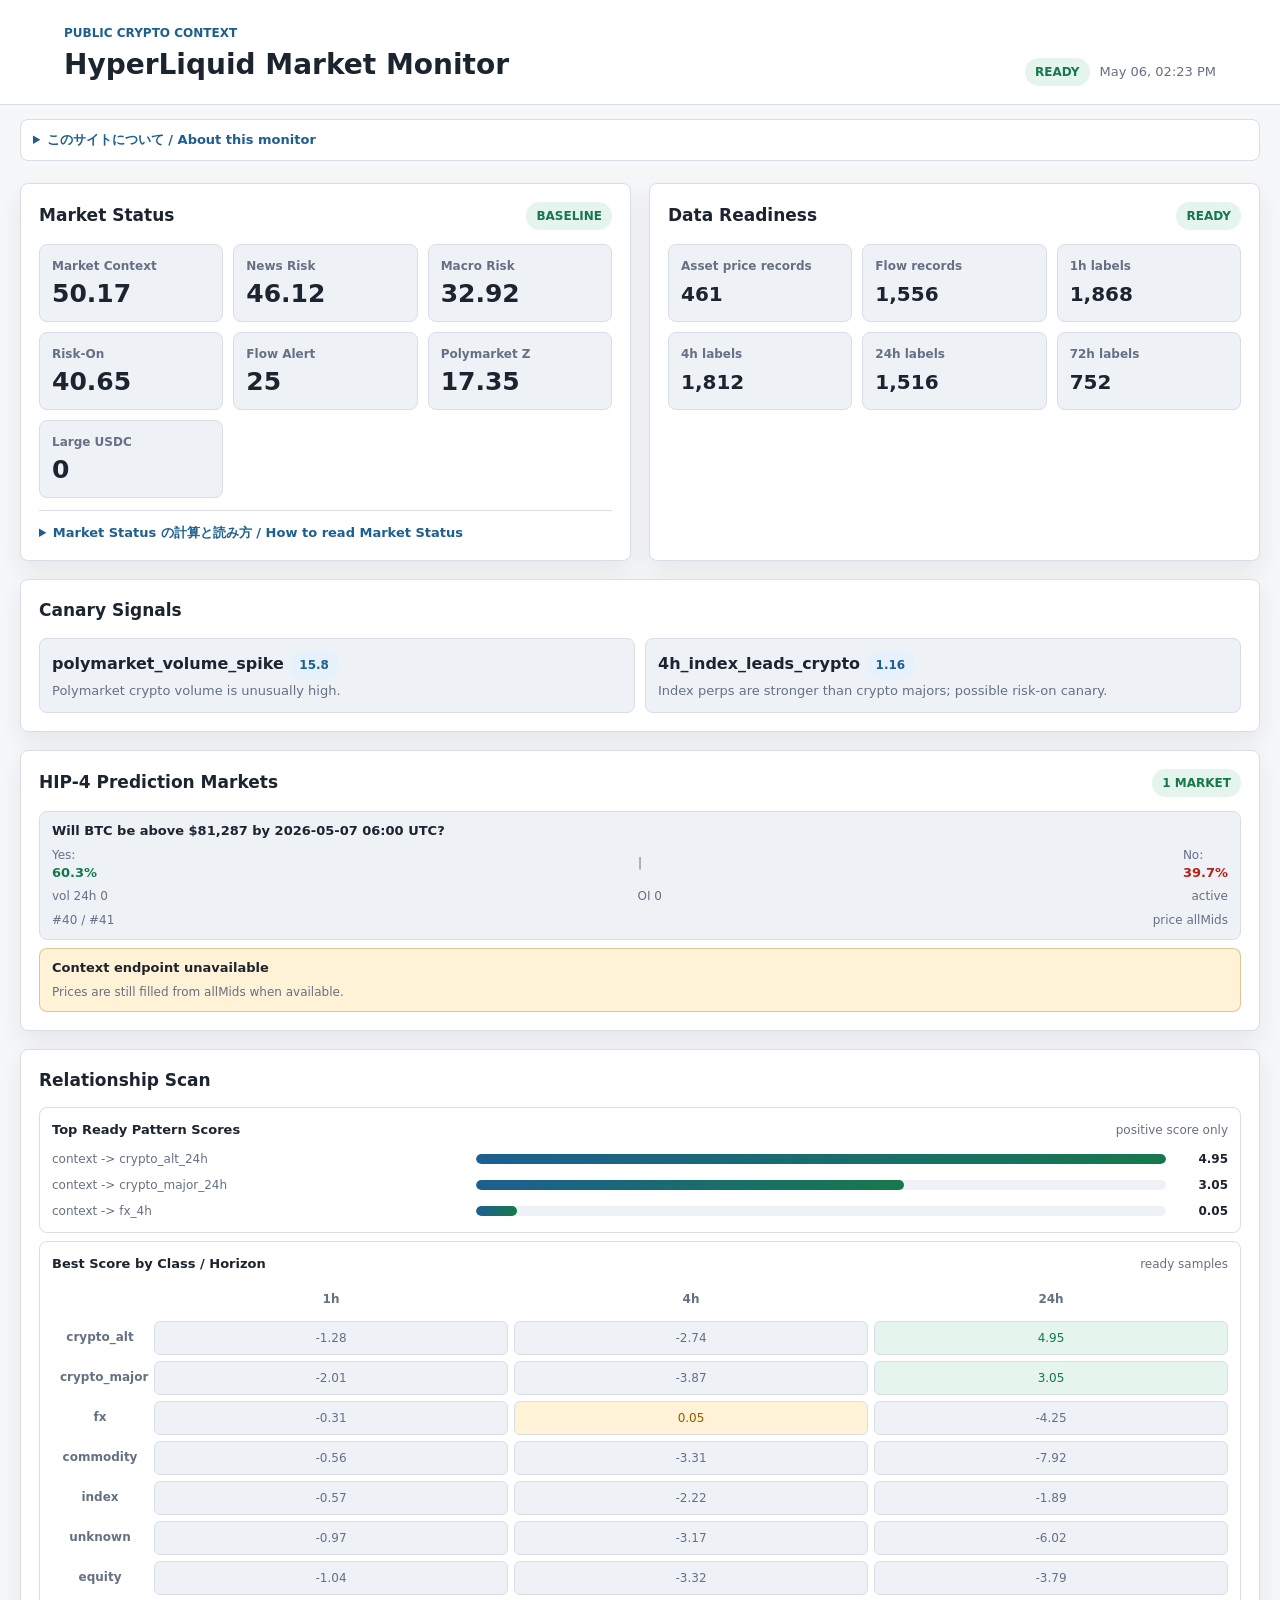
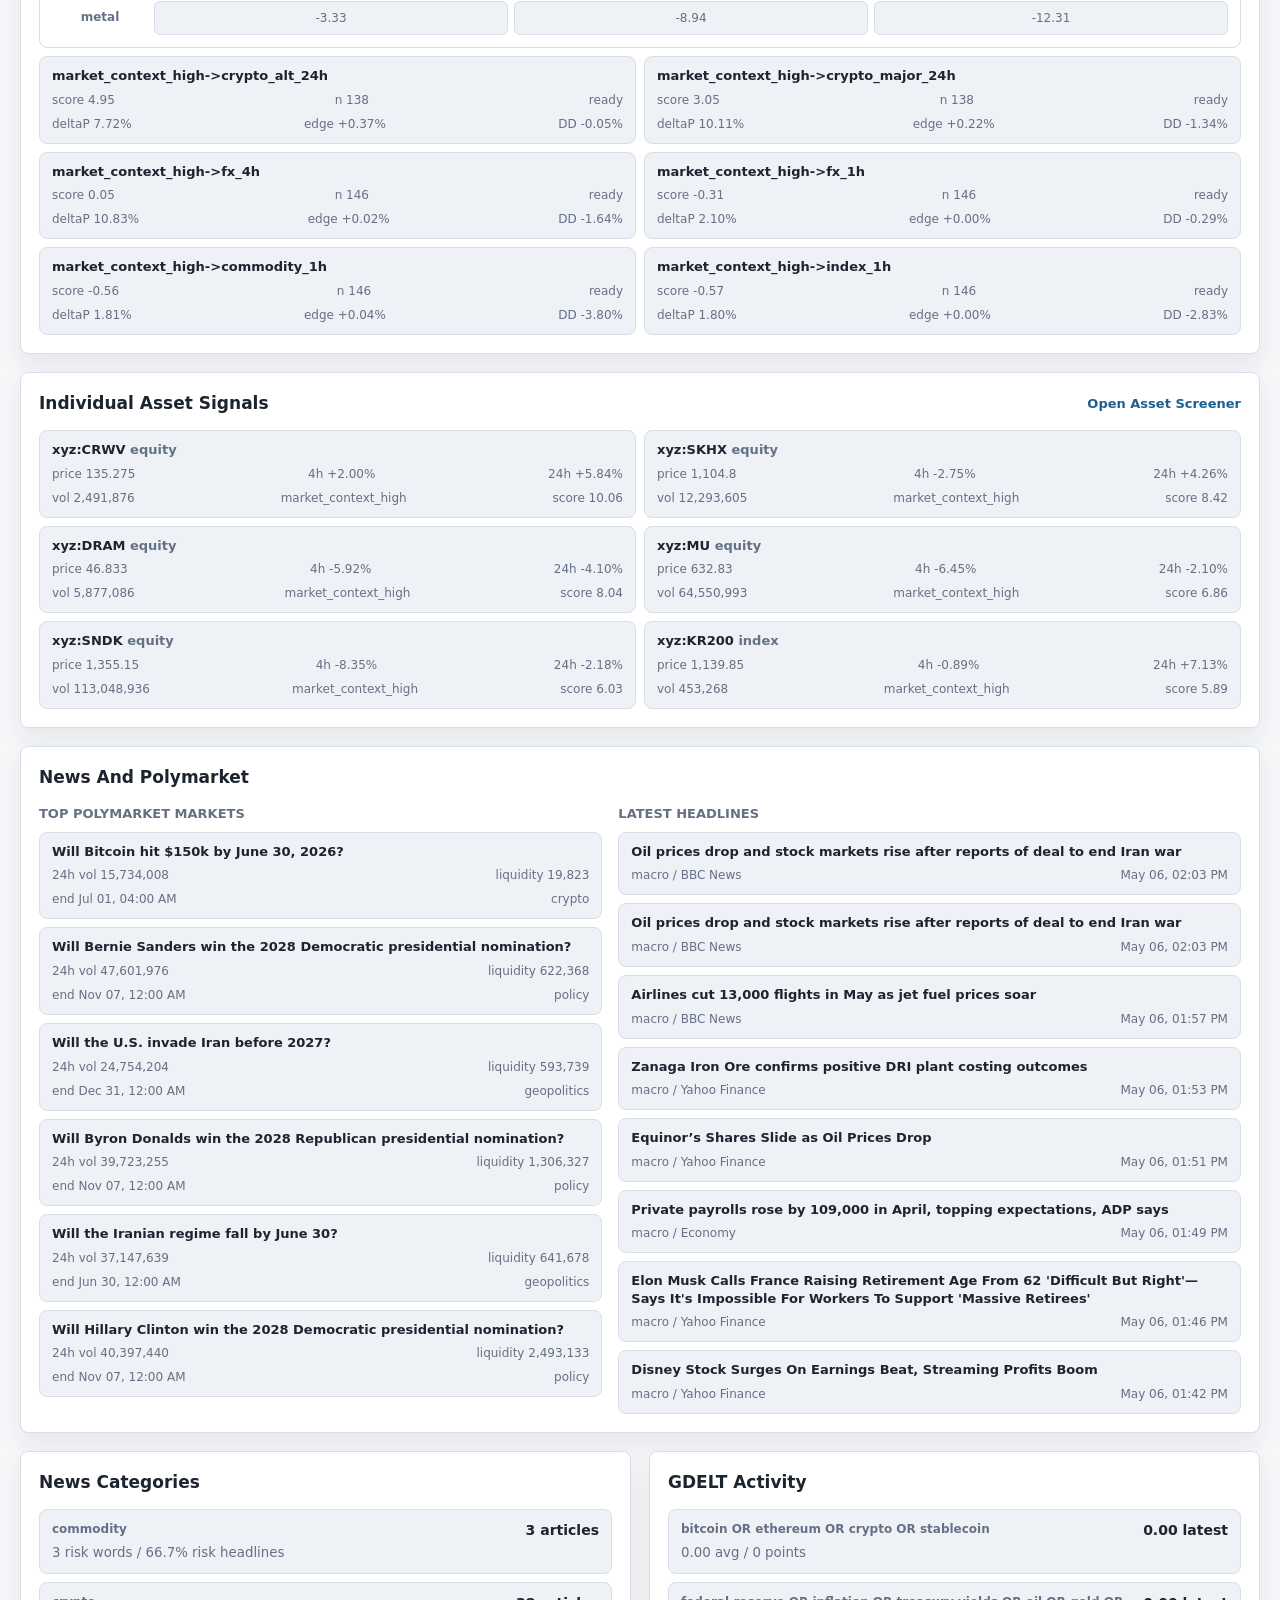
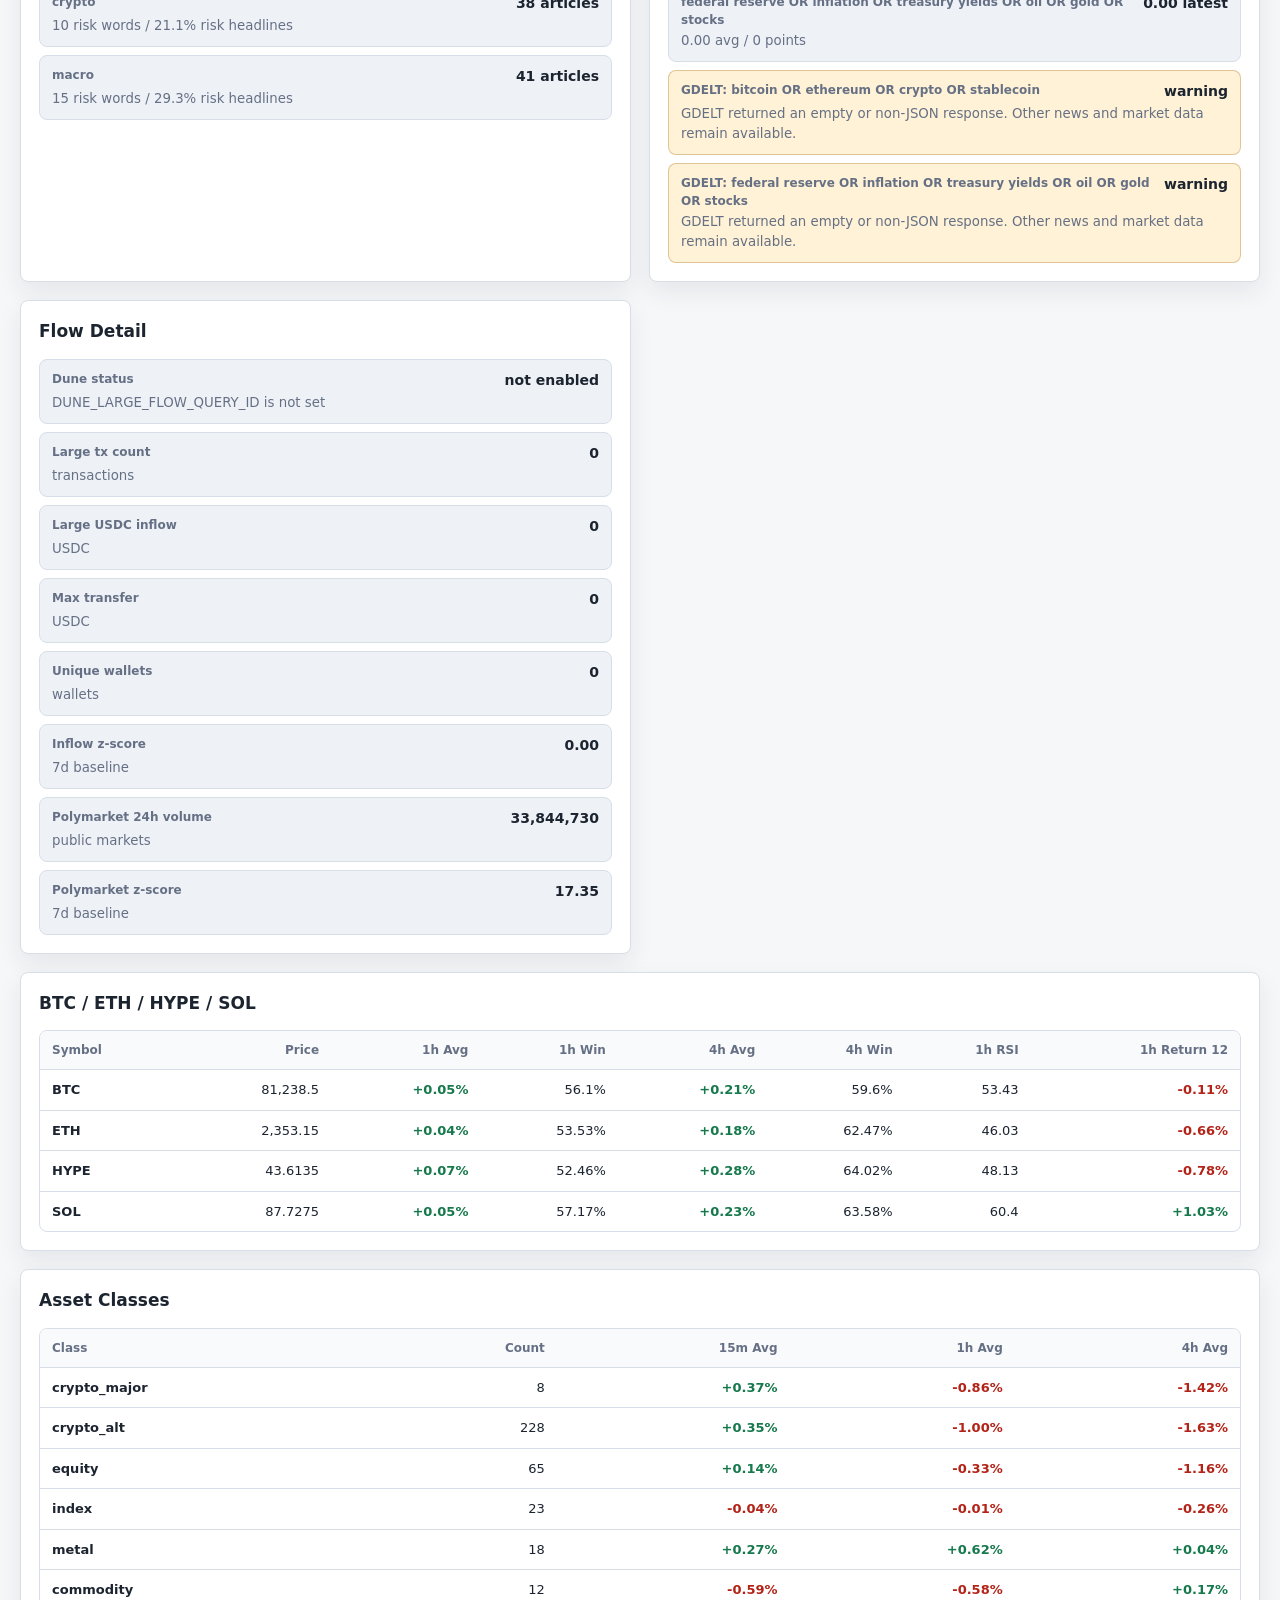
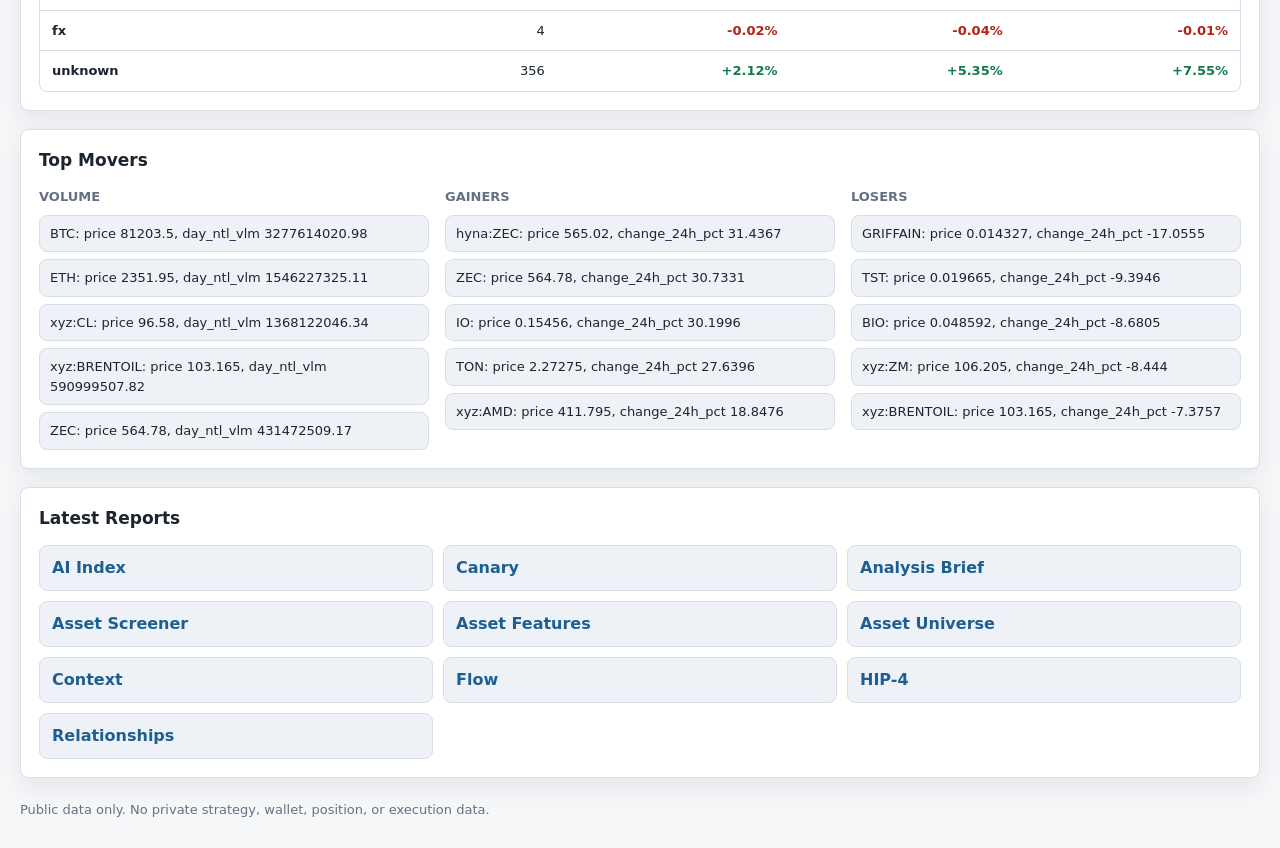
==== docs/index.html @ 8c1df61f "Add individual asset screener" ====
<!doctype html>
<html lang="ja">
  <head>
    <meta charset="utf-8" />
    <meta name="viewport" content="width=device-width, initial-scale=1" />
    <title>HyperLiquid Public Market Monitor</title>
    <link rel="stylesheet" href="./styles.css" />
  </head>
  <body>
    <header class="topbar">
      <div>
        <p class="eyebrow">Public Crypto Context</p>
        <h1>HyperLiquid Market Monitor</h1>
      </div>
      <div class="topbar__meta">
        <span id="readinessBadge" class="badge badge--neutral">loading</span>
        <span id="updatedAt" class="muted">--</span>
      </div>
    </header>

    <aside class="site-guide" aria-label="Site guide">
      <details>
        <summary>このサイトについて / About this monitor</summary>
        <div class="guide-grid">
          <div lang="ja">
            <h2>日本語</h2>
            <p>
              公開データだけを集めた監視用ダッシュボードです。売買指示ではなく、
              デイからスイングの判断材料を軽く確認するための画面です。
            </p>
            <ul>
              <li>トップページは市場全体、ニュース、Polymarket、資金フロー、機械的な相関候補を要約します。</li>
              <li>個別銘柄は Asset Screener で確認します。株式トークン、コモディティ、暗号資産をクラス別に絞れます。</li>
              <li>Canary Signals と Relationship Scan は早期警戒と仮説候補です。単独では売買判断に使いません。</li>
              <li>戦略、ポジション、注文、ウォレット情報はこの公開サイトには表示しません。</li>
            </ul>
          </div>
          <div lang="en">
            <h2>English</h2>
            <p>
              This dashboard monitors public data only. It is not a trade signal;
              it is a lightweight context view for day-to-swing research.
            </p>
            <ul>
              <li>The front page summarizes market context, news, Polymarket, flows, and mechanical relationship candidates.</li>
              <li>Use Asset Screener for individual assets, including equities, commodities, and crypto classes.</li>
              <li>Canary Signals and Relationship Scan are early-warning inputs and hypothesis candidates, not standalone entries.</li>
              <li>Private strategy, positions, orders, and wallet data are not shown here.</li>
            </ul>
          </div>
        </div>
      </details>
    </aside>

    <main class="layout">
      <section class="panel panel--status" aria-labelledby="statusTitle">
        <div class="section-head">
          <h2 id="statusTitle">Market Status</h2>
          <span id="flowLevel" class="badge badge--neutral">--</span>
        </div>
        <div class="metric-grid">
          <article class="metric"><span>Market Context</span><strong id="marketContextScore">--</strong></article>
          <article class="metric"><span>News Risk</span><strong id="newsRiskScore">--</strong></article>
          <article class="metric"><span>Macro Risk</span><strong id="macroRiskScore">--</strong></article>
          <article class="metric"><span>Risk-On</span><strong id="riskOnScore">--</strong></article>
          <article class="metric"><span>Flow Alert</span><strong id="flowAlertScore">--</strong></article>
          <article class="metric"><span>Polymarket Z</span><strong id="polyZScore">--</strong></article>
          <article class="metric"><span>Large USDC</span><strong id="largeUsdc">--</strong></article>
        </div>
        <details class="metric-guide">
          <summary>Market Status の計算と読み方 / How to read Market Status</summary>
          <div class="metric-guide-grid">
            <div lang="ja">
              <h3>日本語</h3>
              <p>
                すべて0から100の目安です。公開ニュース、Polymarket、Duneの大口USDCフロー、
                HyperLiquidの公開価格データから作った状況確認用の数字で、売買指示ではありません。
              </p>
              <ul>
                <li>Market Context は総合点です。<code>(100 - News Risk) * 38% + (100 - Macro Risk) * 17% + Risk-On * 45%</code>で計算します。</li>
                <li>News Risk は暗号資産ニュース、マクロニュース、政策系見出し、ニュース量から警戒度を見ます。</li>
                <li>Macro Risk は金利、インフレ、株式、原油、金、地政学などの見出し圧力を重めに見ます。</li>
                <li>Risk-On はニュースのポジティブ/ネガティブ差から、投機資金が入りやすい雰囲気かを見ます。</li>
                <li>Flow Alert は大口USDC流入、件数、最大送金額、7日平均との差、Polymarket出来高の急増を見ます。</li>
                <li>Polymarket Z はPolymarketの24時間出来高が7日平均からどれだけ離れているかです。</li>
                <li>Large USDC は取得できた大口USDCフローの合計です。Dune設定がない場合は限定的になります。</li>
              </ul>
              <p>
                目安は、Market Context が70以上なら追い風寄り、40から70は中立、
                40未満は警戒寄りです。Risk系スコアは逆で、高いほど慎重に読みます。
              </p>
            </div>
            <div lang="en">
              <h3>English</h3>
              <p>
                Scores are 0-100 context indicators built from public news, Polymarket,
                Dune large-USDC flow data, and public HyperLiquid market data. They are not trade signals.
              </p>
              <ul>
                <li>Market Context is the composite score: <code>(100 - News Risk) * 38% + (100 - Macro Risk) * 17% + Risk-On * 45%</code>.</li>
                <li>News Risk measures pressure from crypto headlines, macro headlines, policy headlines, and news volume.</li>
                <li>Macro Risk weights rates, inflation, equities, oil, gold, and geopolitical headline pressure.</li>
                <li>Risk-On estimates speculative appetite from positive/negative headline balance minus risk pressure.</li>
                <li>Flow Alert watches large USDC inflow, transfer count, max transfer, 7-day z-score, and Polymarket volume spikes.</li>
                <li>Polymarket Z shows how far 24h Polymarket volume is from its 7-day baseline.</li>
                <li>Large USDC is the collected large-flow total. It is limited when the Dune source is not configured.</li>
              </ul>
              <p>
                As a rough guide, Market Context above 70 is more supportive, 40-70 is mixed,
                and below 40 is cautious. Risk scores are inverted: higher means more caution.
              </p>
            </div>
          </div>
        </details>
      </section>

      <section class="panel" aria-labelledby="dataTitle">
        <div class="section-head">
          <h2 id="dataTitle">Data Readiness</h2>
          <span id="correlationStatus" class="badge badge--neutral">--</span>
        </div>
        <div class="readiness">
          <div><span class="label">Asset price records</span><strong id="assetPriceRecords">--</strong></div>
          <div><span class="label">Flow records</span><strong id="flowRecords">--</strong></div>
          <div><span class="label">1h labels</span><strong id="label1h">--</strong></div>
          <div><span class="label">4h labels</span><strong id="label4h">--</strong></div>
          <div><span class="label">24h labels</span><strong id="label24h">--</strong></div>
          <div><span class="label">72h labels</span><strong id="label72h">--</strong></div>
        </div>
      </section>

      <section class="panel panel--wide" aria-labelledby="canaryTitle">
        <div class="section-head"><h2 id="canaryTitle">Canary Signals</h2></div>
        <div id="canaryList" class="signal-list"></div>
      </section>

      <section class="panel panel--wide" aria-labelledby="hip4Title">
        <div class="section-head">
          <h2 id="hip4Title">HIP-4 Prediction Markets</h2>
          <span id="hip4Badge" class="badge badge--neutral">--</span>
        </div>
        <div id="hip4List" class="item-list"></div>
      </section>

      <section class="panel panel--wide" aria-labelledby="relationshipTitle">
        <div class="section-head"><h2 id="relationshipTitle">Relationship Scan</h2></div>
        <div id="relationshipList" class="item-list"></div>
      </section>

      <section class="panel panel--wide" aria-labelledby="individualSignalsTitle">
        <div class="section-head">
          <h2 id="individualSignalsTitle">Individual Asset Signals</h2>
          <a class="text-link" href="./assets.html">Open Asset Screener</a>
        </div>
        <div id="individualSignalsList" class="item-list relationship-cards"></div>
      </section>

      <section class="panel panel--wide" aria-labelledby="intelligenceTitle">
        <div class="section-head"><h2 id="intelligenceTitle">News And Polymarket</h2></div>
        <div class="intel-grid">
          <div>
            <h3>Top Polymarket Markets</h3>
            <div id="polymarketList" class="item-list"></div>
          </div>
          <div>
            <h3>Latest Headlines</h3>
            <div id="headlinesList" class="item-list"></div>
          </div>
        </div>
      </section>

      <section class="panel" aria-labelledby="newsCategoryTitle">
        <div class="section-head"><h2 id="newsCategoryTitle">News Categories</h2></div>
        <div id="newsCategoryList" class="detail-list"></div>
      </section>

      <section class="panel" aria-labelledby="gdeltTitle">
        <div class="section-head"><h2 id="gdeltTitle">GDELT Activity</h2></div>
        <div id="gdeltList" class="detail-list"></div>
      </section>

      <section class="panel" aria-labelledby="flowDetailTitle">
        <div class="section-head"><h2 id="flowDetailTitle">Flow Detail</h2></div>
        <div id="flowDetailList" class="detail-list"></div>
      </section>

      <section class="panel panel--wide" aria-labelledby="symbolsTitle">
        <div class="section-head"><h2 id="symbolsTitle">BTC / ETH / HYPE / SOL</h2></div>
        <div class="table-wrap">
          <table>
            <thead>
              <tr>
                <th>Symbol</th>
                <th>Price</th>
                <th>1h Avg</th>
                <th>1h Win</th>
                <th>4h Avg</th>
                <th>4h Win</th>
                <th>1h RSI</th>
                <th>1h Return 12</th>
              </tr>
            </thead>
            <tbody id="symbolsTable"></tbody>
          </table>
        </div>
      </section>

      <section class="panel panel--wide" aria-labelledby="classesTitle">
        <div class="section-head"><h2 id="classesTitle">Asset Classes</h2></div>
        <div class="table-wrap">
          <table>
            <thead>
              <tr>
                <th>Class</th>
                <th>Count</th>
                <th>15m Avg</th>
                <th>1h Avg</th>
                <th>4h Avg</th>
              </tr>
            </thead>
            <tbody id="assetClassTable"></tbody>
          </table>
        </div>
      </section>

      <section class="panel panel--wide" aria-labelledby="moversTitle">
        <div class="section-head"><h2 id="moversTitle">Top Movers</h2></div>
        <div class="mover-columns">
          <div><h3>Volume</h3><ul id="topVolume" class="compact-list"></ul></div>
          <div><h3>Gainers</h3><ul id="topGainers" class="compact-list"></ul></div>
          <div><h3>Losers</h3><ul id="topLosers" class="compact-list"></ul></div>
        </div>
      </section>

      <section class="panel panel--wide" aria-labelledby="reportsTitle">
        <div class="section-head"><h2 id="reportsTitle">Latest Reports</h2></div>
        <nav class="report-links" aria-label="Latest reports">
          <a href="./data/reports/latest_ai_context_index.md">AI Index</a>
          <a href="./data/reports/latest_canary_signals.md">Canary</a>
          <a href="./data/reports/latest_ai_analysis_brief.md">Analysis Brief</a>
          <a href="./assets.html">Asset Screener</a>
          <a href="./data/reports/latest_asset_features.md">Asset Features</a>
          <a href="./data/reports/latest_asset_universe.md">Asset Universe</a>
          <a href="./data/reports/latest_context.md">Context</a>
          <a href="./data/reports/latest_flow_alert.md">Flow</a>
          <a href="./data/reports/latest_hip4_outcome.md">HIP-4</a>
          <a href="./data/reports/latest_relationship_scan.md">Relationships</a>
        </nav>
      </section>
    </main>

    <footer class="footer">
      <span>Public data only. No private strategy, wallet, position, or execution data.</span>
    </footer>

    <script src="./app.js"></script>
  </body>
</html>
---- docs/styles.css ----
:root {
  color-scheme: light;
  --bg: #f6f7f9;
  --panel: #ffffff;
  --text: #1c2430;
  --muted: #667085;
  --line: #d8dee8;
  --soft: #eef2f7;
  --green: #16794c;
  --green-bg: #e6f4ee;
  --amber: #9a5a00;
  --amber-bg: #fff2d6;
  --red: #b42318;
  --red-bg: #fde7e5;
  --blue: #1d5f91;
  --blue-bg: #e7f1fb;
  --violet: #6554c0;
  --shadow: 0 10px 24px rgba(28, 36, 48, 0.08);
}

* {
  box-sizing: border-box;
}

body {
  margin: 0;
  min-width: 320px;
  background: var(--bg);
  color: var(--text);
  font-family: Inter, ui-sans-serif, system-ui, -apple-system, BlinkMacSystemFont, "Segoe UI", sans-serif;
  line-height: 1.5;
}

.topbar {
  display: flex;
  align-items: flex-end;
  justify-content: space-between;
  gap: 24px;
  padding: 24px max(20px, 5vw) 18px;
  border-bottom: 1px solid var(--line);
  background: #fff;
}

.eyebrow {
  margin: 0 0 2px;
  color: var(--blue);
  font-size: 12px;
  font-weight: 700;
  text-transform: uppercase;
}

h1,
h2,
h3,
p {
  margin: 0;
}

h1 {
  font-size: 28px;
  font-weight: 800;
}

h2 {
  font-size: 17px;
}

h3 {
  margin-bottom: 8px;
  font-size: 13px;
  color: var(--muted);
  text-transform: uppercase;
}

.topbar__meta {
  display: flex;
  align-items: center;
  justify-content: flex-end;
  flex-wrap: wrap;
  gap: 10px;
  text-align: right;
}

.site-guide {
  width: min(1440px, calc(100% - 40px));
  margin: 14px auto 0;
}

.site-guide details {
  border: 1px solid var(--line);
  border-radius: 8px;
  background: #fff;
}

.site-guide summary {
  cursor: pointer;
  padding: 10px 12px;
  color: var(--blue);
  font-size: 13px;
  font-weight: 800;
}

.site-guide details[open] summary {
  border-bottom: 1px solid var(--line);
}

.guide-grid {
  display: grid;
  grid-template-columns: repeat(2, minmax(0, 1fr));
  gap: 18px;
  padding: 12px;
}

.guide-grid h2 {
  margin-bottom: 6px;
  color: var(--text);
  font-size: 14px;
}

.guide-grid p,
.guide-grid li {
  color: var(--muted);
  font-size: 13px;
}

.guide-grid ul {
  display: grid;
  gap: 4px;
  margin: 8px 0 0;
  padding-left: 18px;
}

.layout {
  display: grid;
  grid-template-columns: repeat(12, minmax(0, 1fr));
  gap: 18px;
  width: min(1440px, calc(100% - 40px));
  margin: 22px auto;
}

.panel {
  grid-column: span 6;
  min-width: 0;
  padding: 18px;
  border: 1px solid var(--line);
  border-radius: 8px;
  background: var(--panel);
  box-shadow: var(--shadow);
}

.panel--wide {
  grid-column: span 12;
}

.section-head {
  display: flex;
  align-items: center;
  justify-content: space-between;
  gap: 12px;
  margin-bottom: 14px;
}

.metric-grid {
  display: grid;
  grid-template-columns: repeat(3, minmax(0, 1fr));
  gap: 10px;
}

.metric,
.readiness > div,
.signal {
  min-width: 0;
  border: 1px solid var(--line);
  border-radius: 8px;
  background: var(--soft);
}

.metric {
  padding: 12px;
}

.metric span,
.label {
  display: block;
  color: var(--muted);
  font-size: 12px;
  font-weight: 700;
}

.metric strong {
  display: block;
  margin-top: 4px;
  font-size: 25px;
  line-height: 1.2;
}

.metric-guide {
  margin-top: 12px;
  padding-top: 12px;
  border-top: 1px solid var(--line);
}

.metric-guide summary {
  cursor: pointer;
  color: var(--blue);
  font-size: 13px;
  font-weight: 800;
}

.metric-guide-grid {
  display: grid;
  grid-template-columns: repeat(2, minmax(0, 1fr));
  gap: 18px;
  margin-top: 10px;
}

.metric-guide-grid p,
.metric-guide-grid li {
  color: var(--muted);
  font-size: 13px;
}

.metric-guide-grid ul {
  display: grid;
  gap: 4px;
  margin: 8px 0;
  padding-left: 18px;
}

.metric-guide-grid code {
  color: var(--text);
  overflow-wrap: anywhere;
}

.readiness {
  display: grid;
  grid-template-columns: repeat(3, minmax(0, 1fr));
  gap: 10px;
}

.readiness > div {
  padding: 12px;
}

.readiness strong {
  display: block;
  margin-top: 4px;
  font-size: 20px;
}

.signal-list {
  display: grid;
  grid-template-columns: repeat(2, minmax(0, 1fr));
  gap: 10px;
}

.signal {
  padding: 12px;
}

.signal strong {
  display: block;
  margin-bottom: 2px;
}

.signal p {
  color: var(--muted);
  font-size: 13px;
}

.badge {
  display: inline-flex;
  align-items: center;
  justify-content: center;
  min-height: 28px;
  padding: 4px 10px;
  border-radius: 999px;
  font-size: 12px;
  font-weight: 800;
  text-transform: uppercase;
}

.badge--good {
  color: var(--green);
  background: var(--green-bg);
}

.badge--watch {
  color: var(--amber);
  background: var(--amber-bg);
}

.badge--risk {
  color: var(--red);
  background: var(--red-bg);
}

.badge--neutral {
  color: var(--blue);
  background: var(--blue-bg);
}

.muted {
  color: var(--muted);
  font-size: 13px;
}

.text-link {
  color: var(--blue);
  font-size: 13px;
  font-weight: 800;
  text-decoration: none;
}

.text-link:hover {
  text-decoration: underline;
}

.table-wrap {
  overflow-x: auto;
  border: 1px solid var(--line);
  border-radius: 8px;
}

table {
  width: 100%;
  min-width: 720px;
  border-collapse: collapse;
  font-size: 13px;
}

th,
td {
  padding: 10px 12px;
  border-bottom: 1px solid var(--line);
  text-align: right;
  white-space: nowrap;
}

th:first-child,
td:first-child {
  text-align: left;
}

thead th {
  color: var(--muted);
  background: #f9fafc;
  font-size: 12px;
}

tbody tr:last-child td {
  border-bottom: 0;
}

.positive {
  color: var(--green);
  font-weight: 700;
}

.negative {
  color: var(--red);
  font-weight: 700;
}

.mover-columns {
  display: grid;
  grid-template-columns: repeat(3, minmax(0, 1fr));
  gap: 16px;
}

.intel-grid {
  display: grid;
  grid-template-columns: minmax(0, 0.95fr) minmax(0, 1.05fr);
  gap: 16px;
}

.item-list,
.detail-list {
  display: grid;
  gap: 8px;
}

.relationship-cards {
  display: grid;
  grid-template-columns: repeat(2, minmax(0, 1fr));
  gap: 8px;
}

.chart-card {
  min-width: 0;
  padding: 12px;
  border: 1px solid var(--line);
  border-radius: 8px;
  background: #fff;
}

.chart-head {
  display: flex;
  align-items: baseline;
  justify-content: space-between;
  gap: 12px;
  margin-bottom: 10px;
}

.chart-head strong {
  font-size: 13px;
}

.chart-head span {
  color: var(--muted);
  font-size: 12px;
}

.bar-chart {
  display: grid;
  gap: 8px;
}

.bar-row {
  display: grid;
  grid-template-columns: minmax(160px, 0.9fr) minmax(120px, 1.5fr) 52px;
  align-items: center;
  gap: 10px;
  font-size: 12px;
}

.bar-row span {
  min-width: 0;
  overflow: hidden;
  color: var(--muted);
  text-overflow: ellipsis;
  white-space: nowrap;
}

.bar-row strong {
  text-align: right;
}

.bar-track {
  height: 10px;
  overflow: hidden;
  border-radius: 999px;
  background: var(--soft);
}

.bar-track i {
  display: block;
  height: 100%;
  border-radius: inherit;
  background: linear-gradient(90deg, var(--blue), var(--green));
}

.heatmap {
  display: grid;
  gap: 6px;
  align-items: stretch;
  font-size: 12px;
}

.heatmap b,
.heatmap span {
  min-width: 0;
  padding: 7px 8px;
  border-radius: 6px;
  text-align: center;
}

.heatmap b {
  color: var(--muted);
  font-weight: 800;
}

.heat {
  border: 1px solid var(--line);
  background: var(--soft);
}

.heat--good {
  color: var(--green);
  background: var(--green-bg);
}

.heat--watch {
  color: var(--amber);
  background: var(--amber-bg);
}

.heat--neutral {
  color: var(--muted);
  background: var(--soft);
}

.item-card,
.detail-row {
  min-width: 0;
  padding: 10px 12px;
  border: 1px solid var(--line);
  border-radius: 8px;
  background: var(--soft);
}

.item-card strong {
  display: block;
  font-size: 13px;
  line-height: 1.35;
}

.item-card a {
  color: var(--text);
  text-decoration: none;
}

.item-card a:hover {
  color: var(--blue);
  text-decoration: underline;
}

.meta-line {
  display: flex;
  align-items: center;
  justify-content: space-between;
  gap: 10px;
  margin-top: 6px;
  color: var(--muted);
  font-size: 12px;
}

.meta-line span {
  min-width: 0;
  overflow: hidden;
  text-overflow: ellipsis;
  white-space: nowrap;
}

.detail-row {
  display: grid;
  grid-template-columns: minmax(0, 1fr) auto;
  gap: 2px 12px;
}

.detail-row span {
  min-width: 0;
  color: var(--muted);
  font-size: 12px;
  font-weight: 700;
  overflow-wrap: anywhere;
}

.detail-row strong {
  font-size: 14px;
  text-align: right;
}

.detail-row small {
  grid-column: 1 / -1;
  color: var(--muted);
  overflow-wrap: anywhere;
}

.detail-row--warning,
.item-card--warning {
  border-color: rgba(154, 90, 0, 0.3);
  background: var(--amber-bg);
}

.compact-list {
  display: grid;
  gap: 7px;
  margin: 0;
  padding: 0;
  list-style: none;
}

.compact-list li {
  padding: 8px 10px;
  border: 1px solid var(--line);
  border-radius: 8px;
  background: var(--soft);
  font-size: 13px;
}

.report-links {
  display: grid;
  grid-template-columns: repeat(3, minmax(0, 1fr));
  gap: 10px;
}

.report-links a {
  padding: 10px 12px;
  border: 1px solid var(--line);
  border-radius: 8px;
  color: var(--blue);
  background: var(--soft);
  font-weight: 700;
  text-decoration: none;
}

.report-links a:hover {
  border-color: var(--blue);
}

.asset-controls {
  display: grid;
  grid-template-columns: minmax(220px, 1.4fr) repeat(2, minmax(160px, 0.8fr));
  gap: 12px;
}

.asset-controls label {
  display: grid;
  gap: 6px;
  color: var(--muted);
  font-size: 12px;
  font-weight: 800;
}

.asset-controls input,
.asset-controls select {
  width: 100%;
  min-height: 38px;
  padding: 8px 10px;
  border: 1px solid var(--line);
  border-radius: 8px;
  color: var(--text);
  background: #fff;
  font: inherit;
}

.asset-summary {
  display: grid;
  grid-template-columns: repeat(6, minmax(0, 1fr));
  gap: 8px;
  margin-top: 14px;
}

.asset-summary-card {
  min-width: 0;
  padding: 10px 12px;
  border: 1px solid var(--line);
  border-radius: 8px;
  background: var(--soft);
}

.asset-summary-card span {
  display: block;
  overflow: hidden;
  color: var(--muted);
  font-size: 12px;
  font-weight: 800;
  text-overflow: ellipsis;
  white-space: nowrap;
}

.asset-summary-card strong {
  display: block;
  margin-top: 2px;
  font-size: 20px;
}

.asset-table td:first-child small {
  display: block;
  max-width: 180px;
  overflow: hidden;
  color: var(--muted);
  font-size: 11px;
  font-weight: 500;
  text-overflow: ellipsis;
  white-space: nowrap;
}

.asset-relationship {
  max-width: 260px;
  overflow: hidden;
  text-overflow: ellipsis;
}

.footer {
  width: min(1440px, calc(100% - 40px));
  margin: 0 auto 28px;
  color: var(--muted);
  font-size: 13px;
}

@media (max-width: 980px) {
  .topbar {
    align-items: flex-start;
    flex-direction: column;
  }

  .topbar__meta {
    justify-content: flex-start;
    text-align: left;
  }

  .guide-grid {
    grid-template-columns: 1fr;
  }

  .metric-guide-grid {
    grid-template-columns: 1fr;
  }

  .panel {
    grid-column: span 12;
  }
}

@media (max-width: 720px) {
  .layout {
    width: min(100% - 24px, 1440px);
    gap: 12px;
    margin-top: 14px;
  }

  .topbar {
    padding: 18px 12px;
  }

  .site-guide {
    width: min(100% - 24px, 1440px);
    margin-top: 12px;
  }

  h1 {
    font-size: 23px;
  }

  .metric-grid,
  .readiness,
  .signal-list,
  .intel-grid,
  .mover-columns,
  .relationship-cards,
  .report-links,
  .asset-controls,
  .asset-summary {
    grid-template-columns: 1fr;
  }

  .bar-row {
    grid-template-columns: minmax(0, 1fr) 52px;
  }

  .bar-track {
    grid-column: 1 / -1;
    grid-row: 2;
  }

  .panel {
    padding: 14px;
  }
}
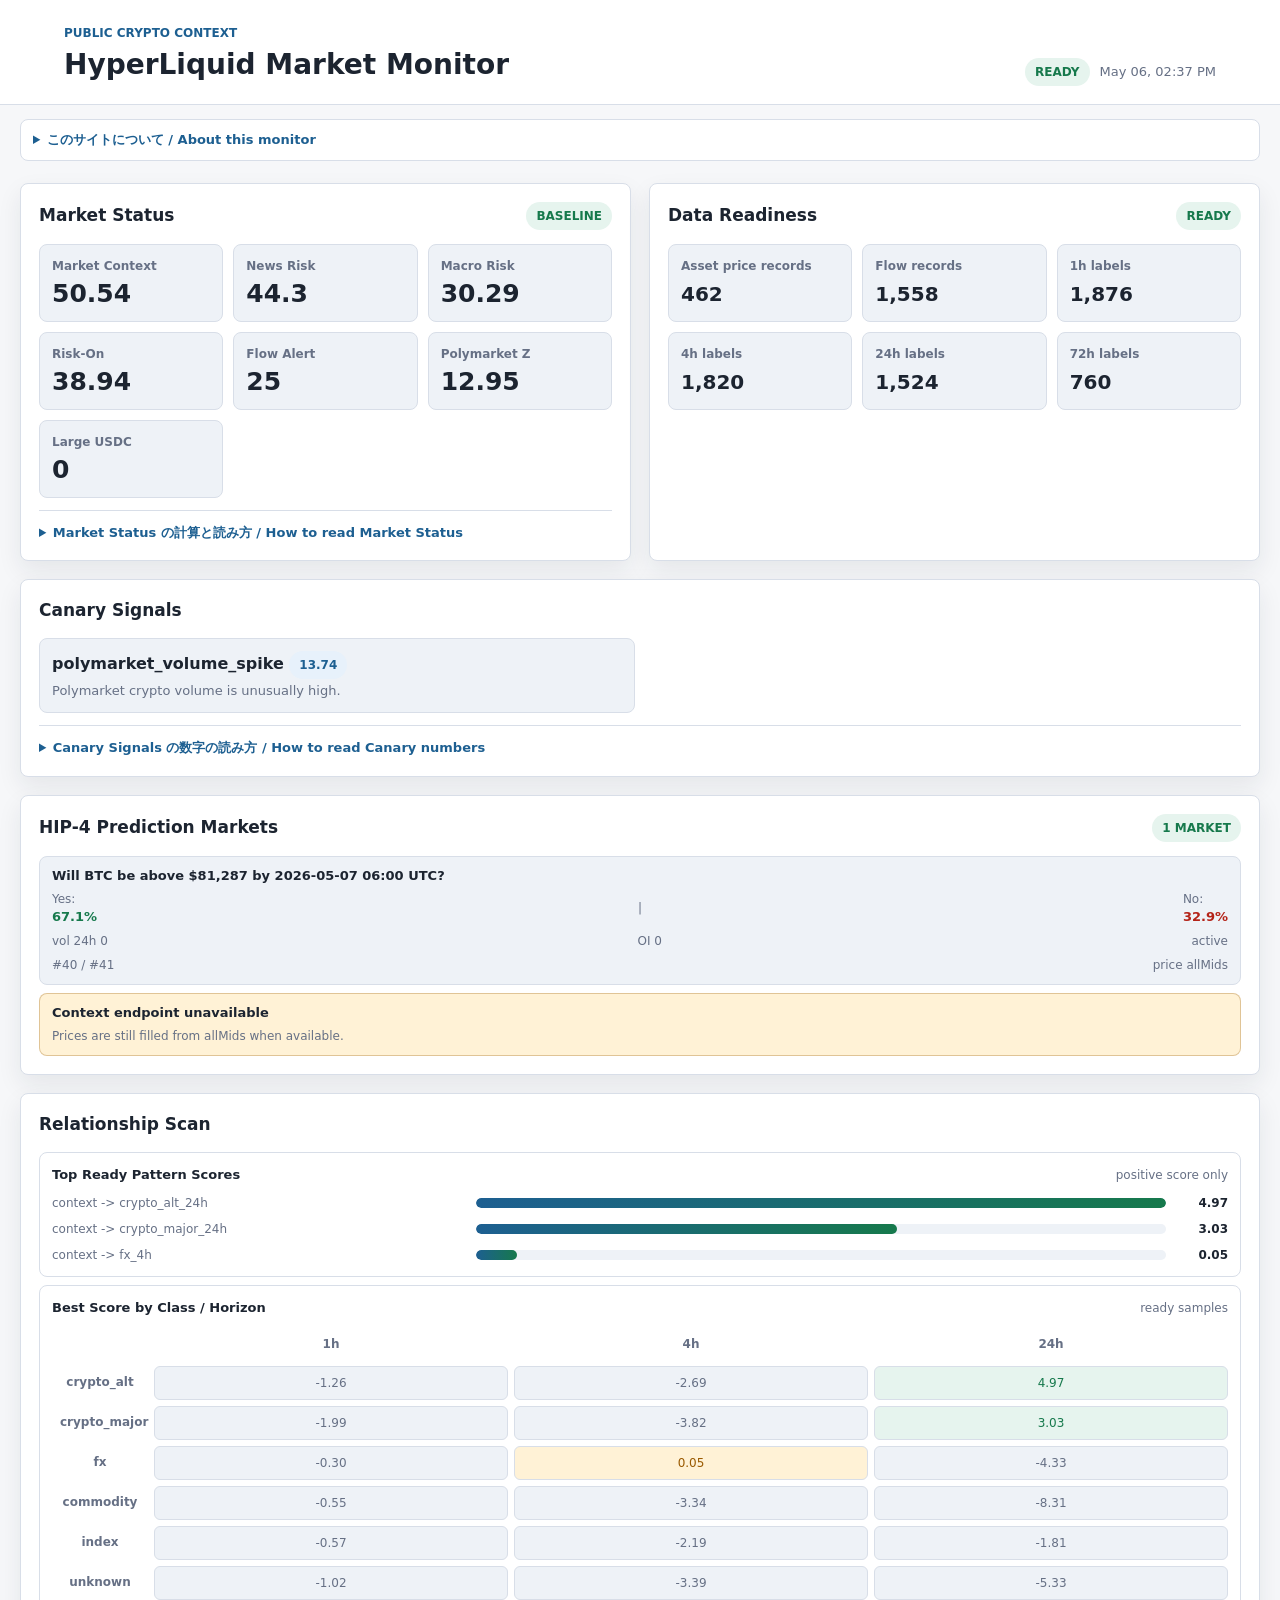
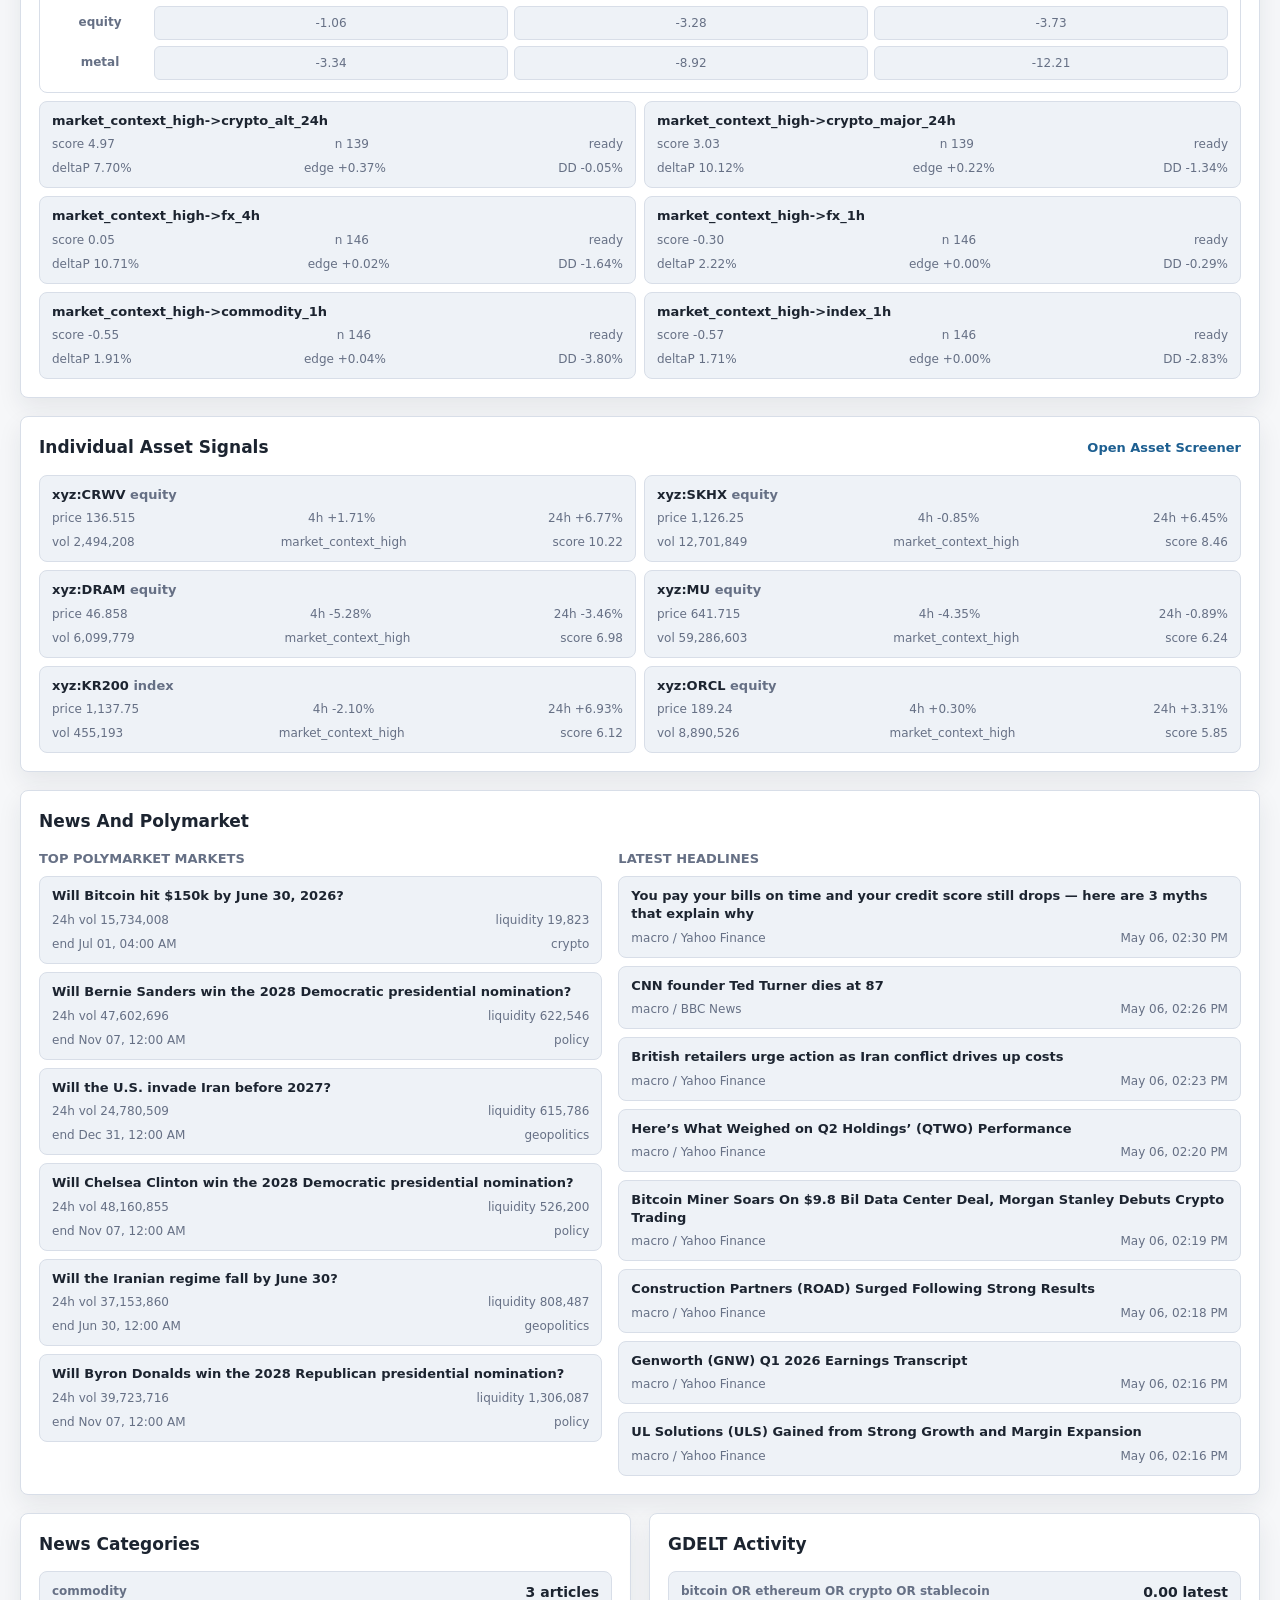
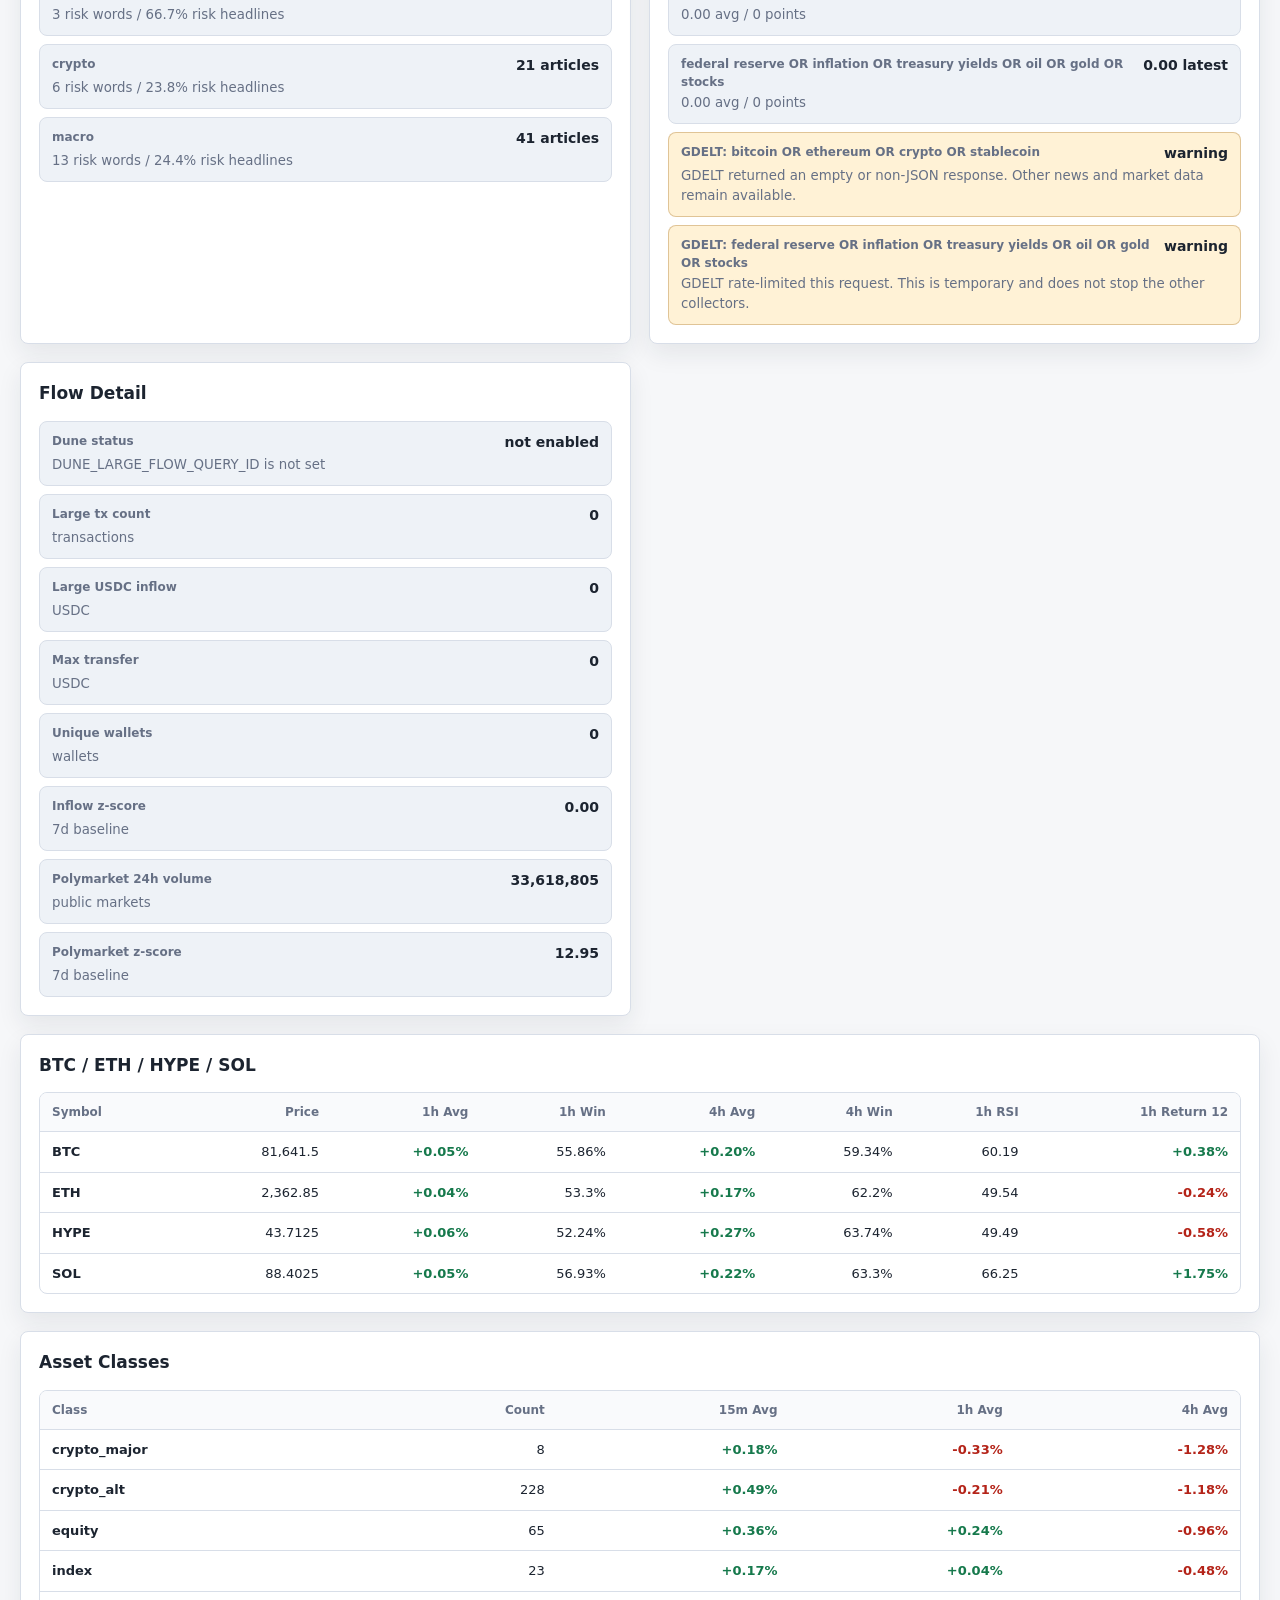
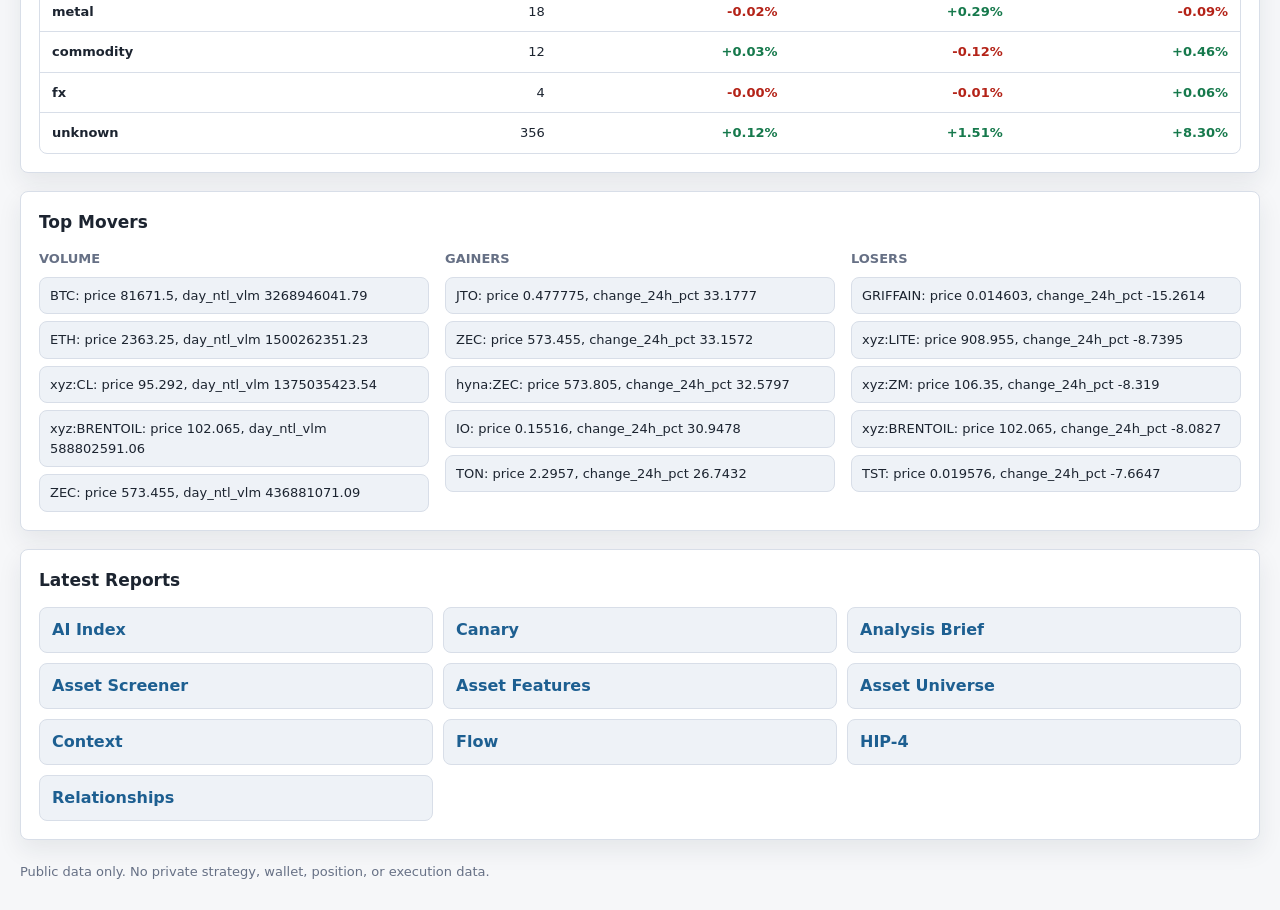
==== commit 08b2d4f3: "Explain canary signal scores" ====
--- a/docs/index.html
+++ b/docs/index.html
@@ -132,6 +132,55 @@
       <section class="panel panel--wide" aria-labelledby="canaryTitle">
         <div class="section-head"><h2 id="canaryTitle">Canary Signals</h2></div>
         <div id="canaryList" class="signal-list"></div>
+        <details class="metric-guide">
+          <summary>Canary Signals の数字の読み方 / How to read Canary numbers</summary>
+          <div class="metric-guide-grid">
+            <div lang="ja">
+              <h3>日本語</h3>
+              <p>
+                Canary Signals は売買シグナルではなく、今どこに違和感が出ているかを見る早期警戒サインです。
+                横の数字は、そのサインの強さやズレの大きさを表します。
+              </p>
+              <ul>
+                <li><code>0</code>付近は通常寄りです。大きな異常は出ていません。</li>
+                <li><code>+</code>が大きいほど、その方向の注意サインが強い状態です。</li>
+                <li><code>-</code>が大きいほど、逆方向のズレが強い状態です。</li>
+                <li>絶対値が大きいものほど、先に深掘りする候補です。</li>
+              </ul>
+              <p>
+                <code>news_risk_spike</code> や <code>risk_on_context</code> は0から100系のスコアです。
+                <code>polymarket_volume_spike</code> や <code>large_usdc_inflow_spike</code> は平常時からの離れ具合です。
+                <code>crypto_metal_divergence</code> などは資産クラス間のリターン差です。
+              </p>
+              <p>
+                見る順番は、Canaryで違和感を見つける、Market Statusで全体環境を見る、
+                Asset Screenerで個別銘柄を見る、Relationship Scanで過去の再現性を見る、です。
+              </p>
+            </div>
+            <div lang="en">
+              <h3>English</h3>
+              <p>
+                Canary Signals are early-warning clues, not trade signals. The number beside each signal
+                shows the strength of that warning or the size of the divergence.
+              </p>
+              <ul>
+                <li>Values near <code>0</code> are closer to normal.</li>
+                <li>A larger <code>+</code> means the signal is stronger in that direction.</li>
+                <li>A larger <code>-</code> means the opposite-side divergence is stronger.</li>
+                <li>Larger absolute values are usually the first places to investigate.</li>
+              </ul>
+              <p>
+                <code>news_risk_spike</code> and <code>risk_on_context</code> are 0-100 style scores.
+                <code>polymarket_volume_spike</code> and <code>large_usdc_inflow_spike</code> measure distance from baseline.
+                Divergence signals compare returns between asset classes.
+              </p>
+              <p>
+                A practical flow is: find the unusual Canary, check Market Status, inspect individual assets
+                in Asset Screener, then use Relationship Scan to see whether similar conditions had repeatable behavior.
+              </p>
+            </div>
+          </div>
+        </details>
       </section>
 
       <section class="panel panel--wide" aria-labelledby="hip4Title">
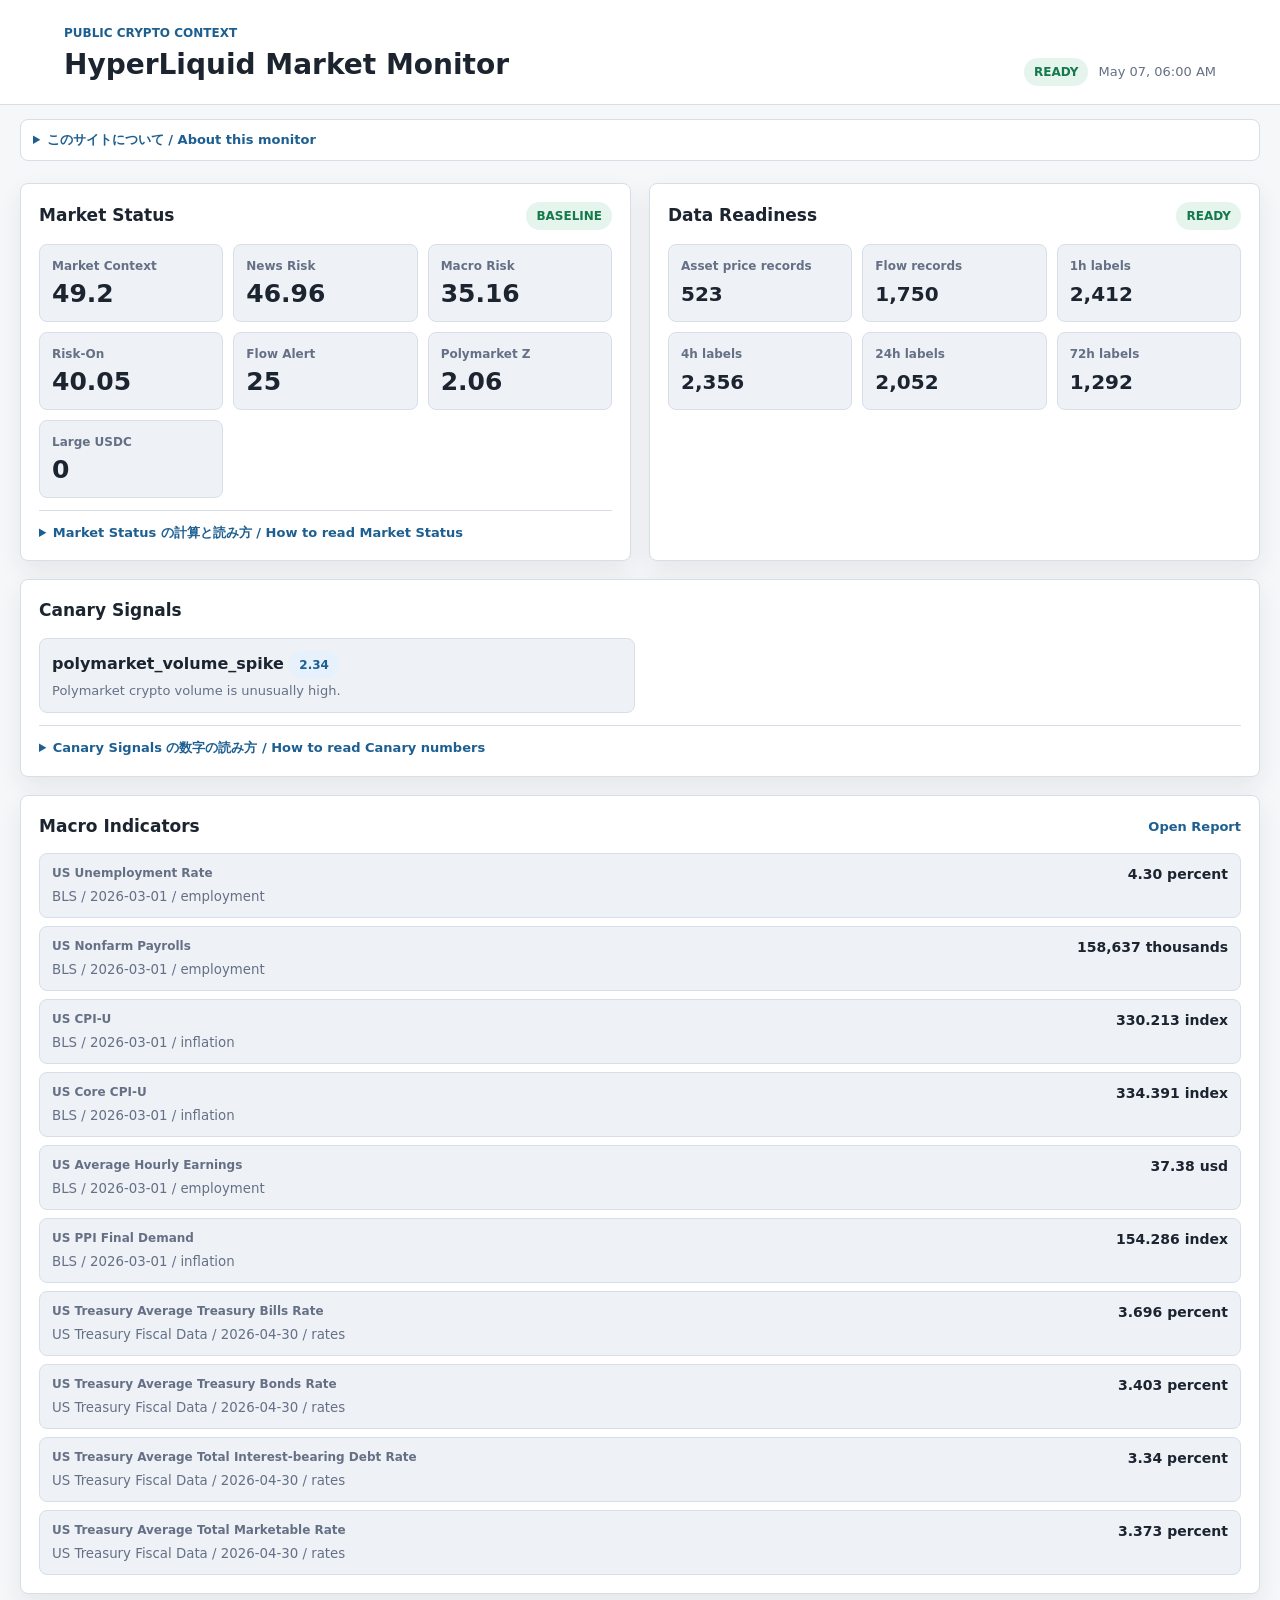
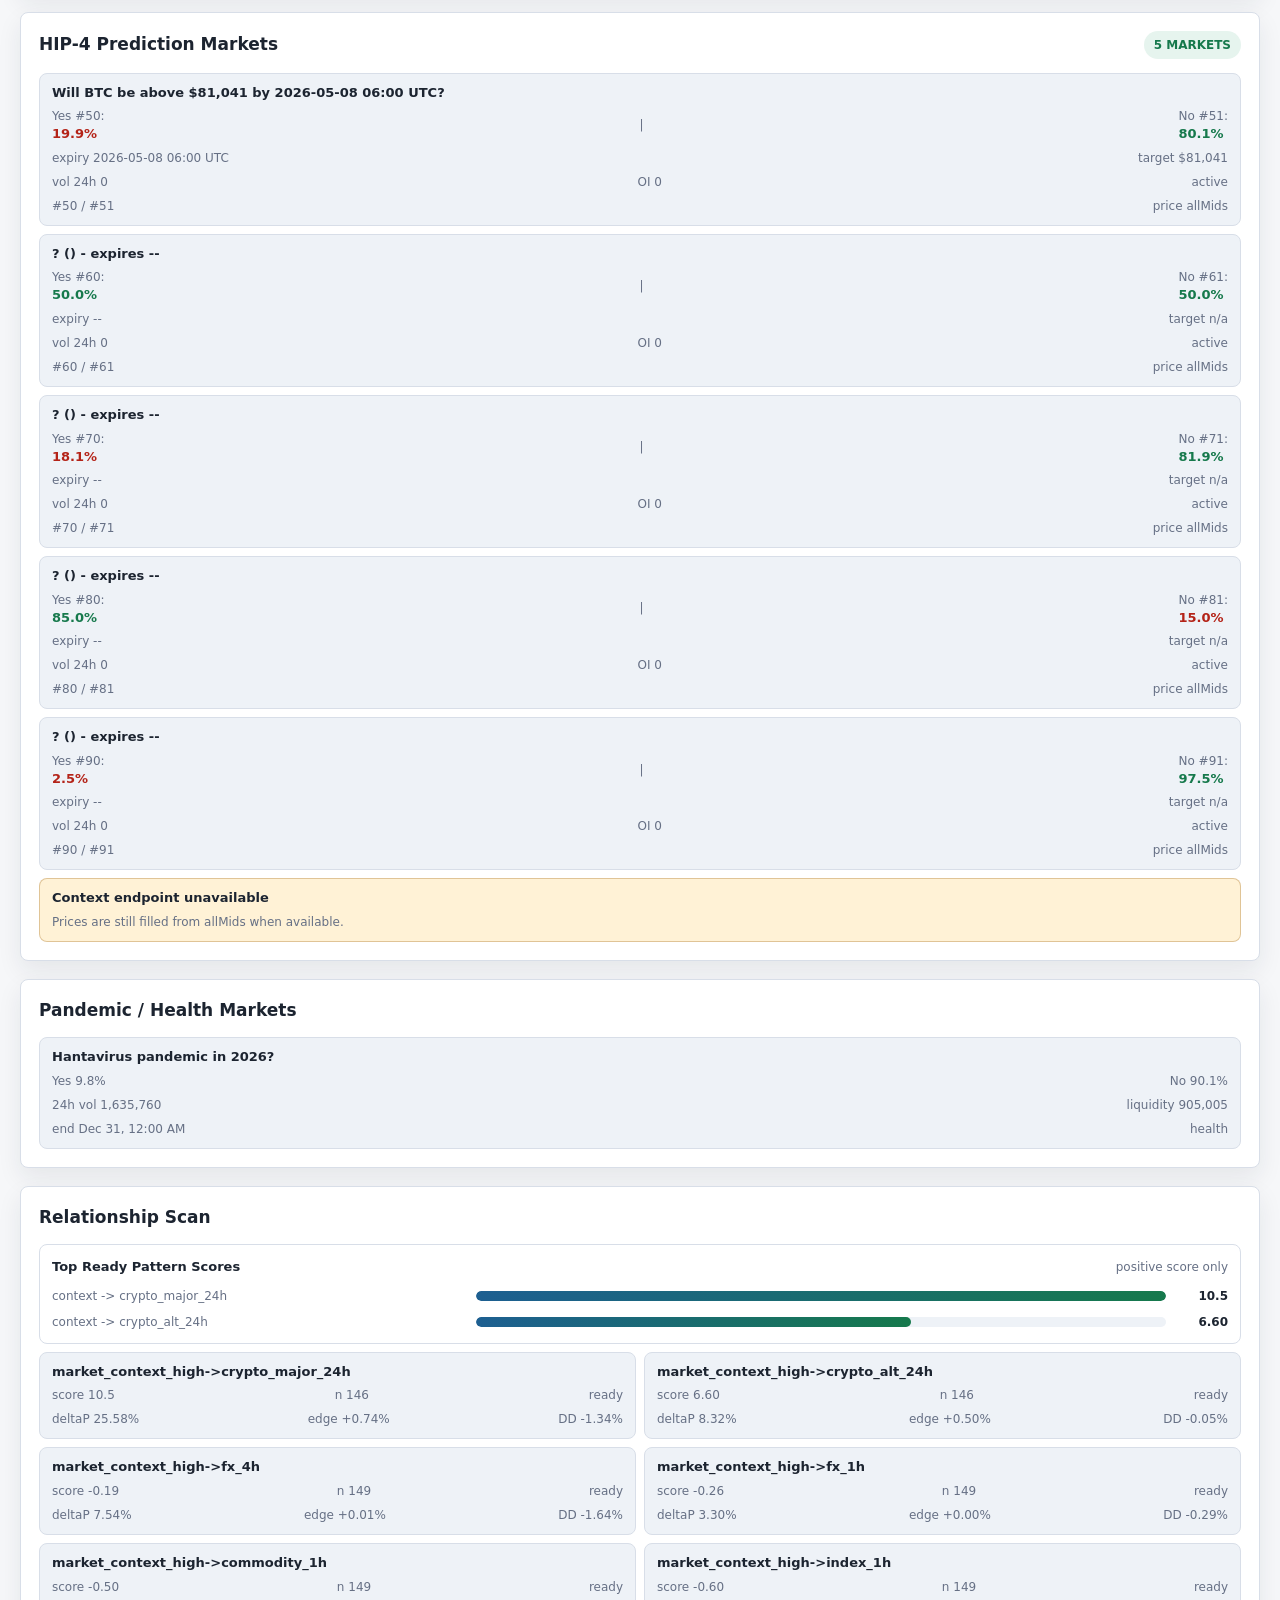
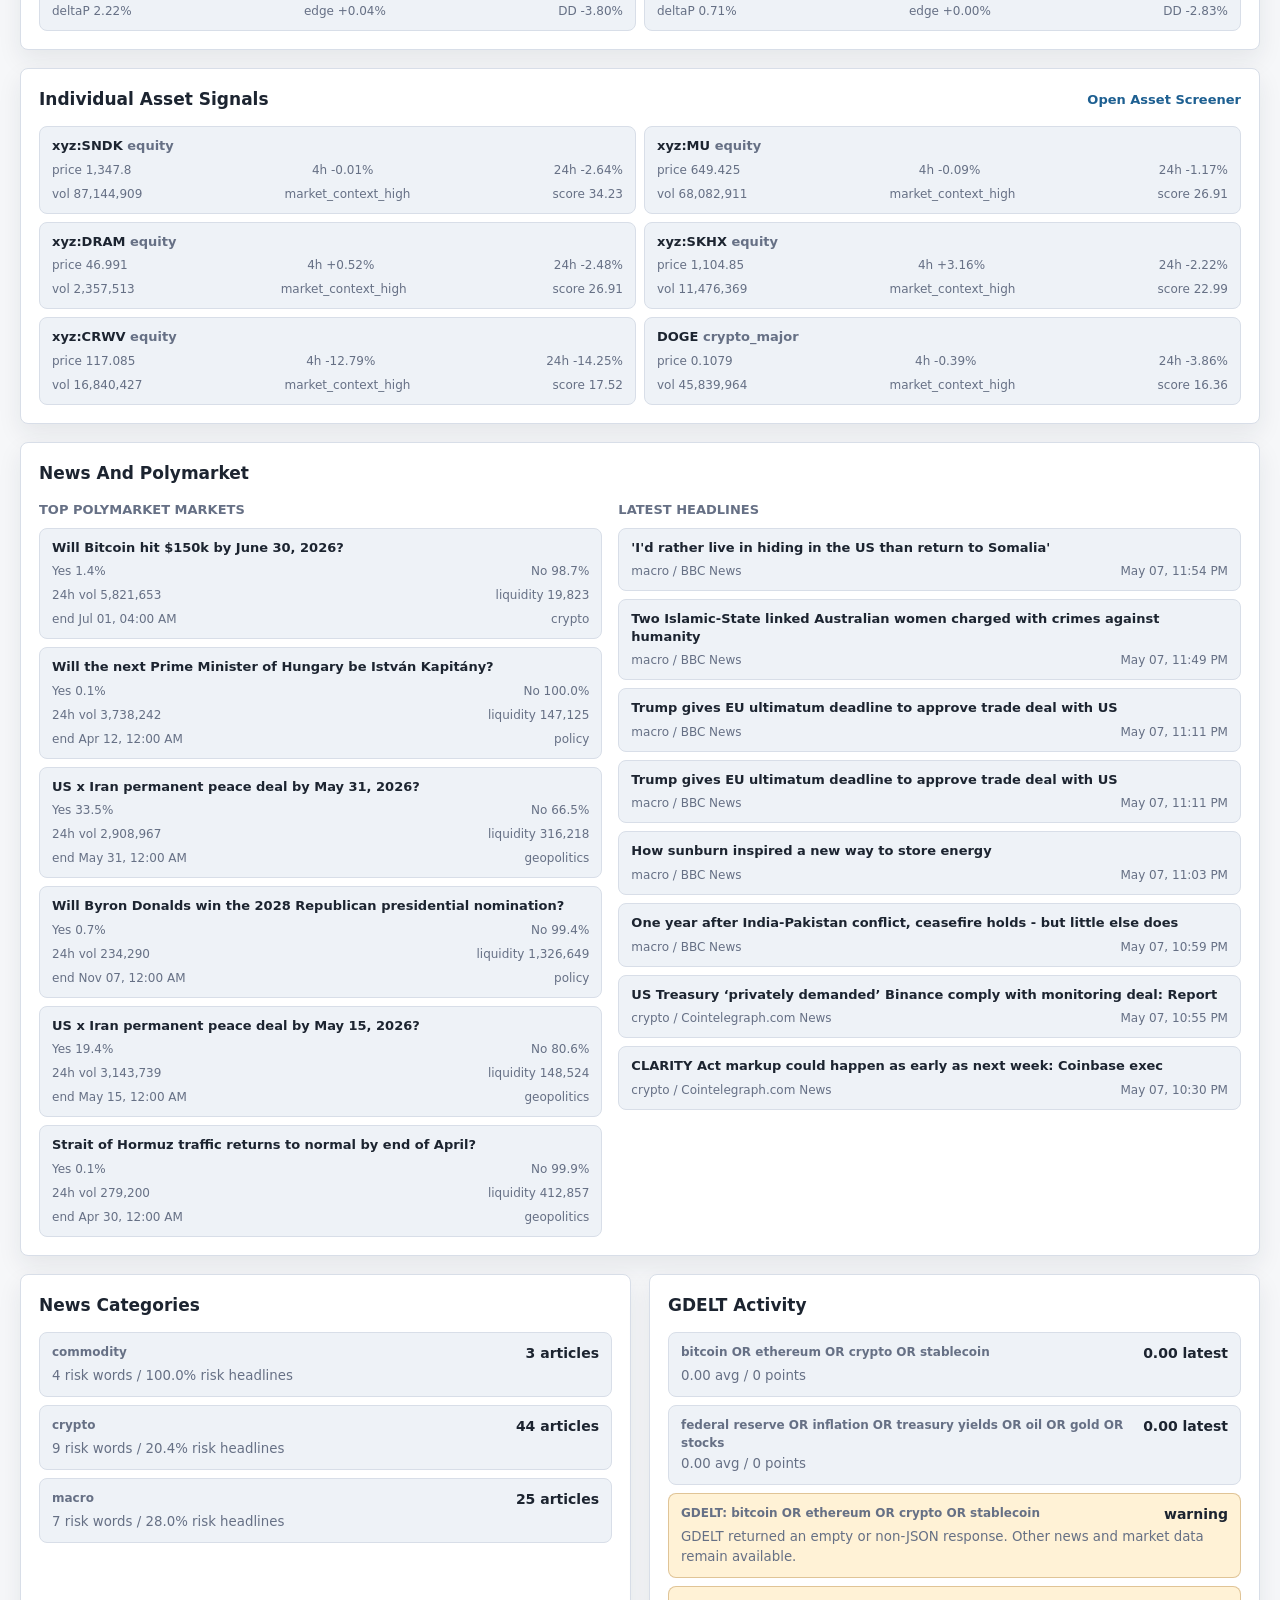
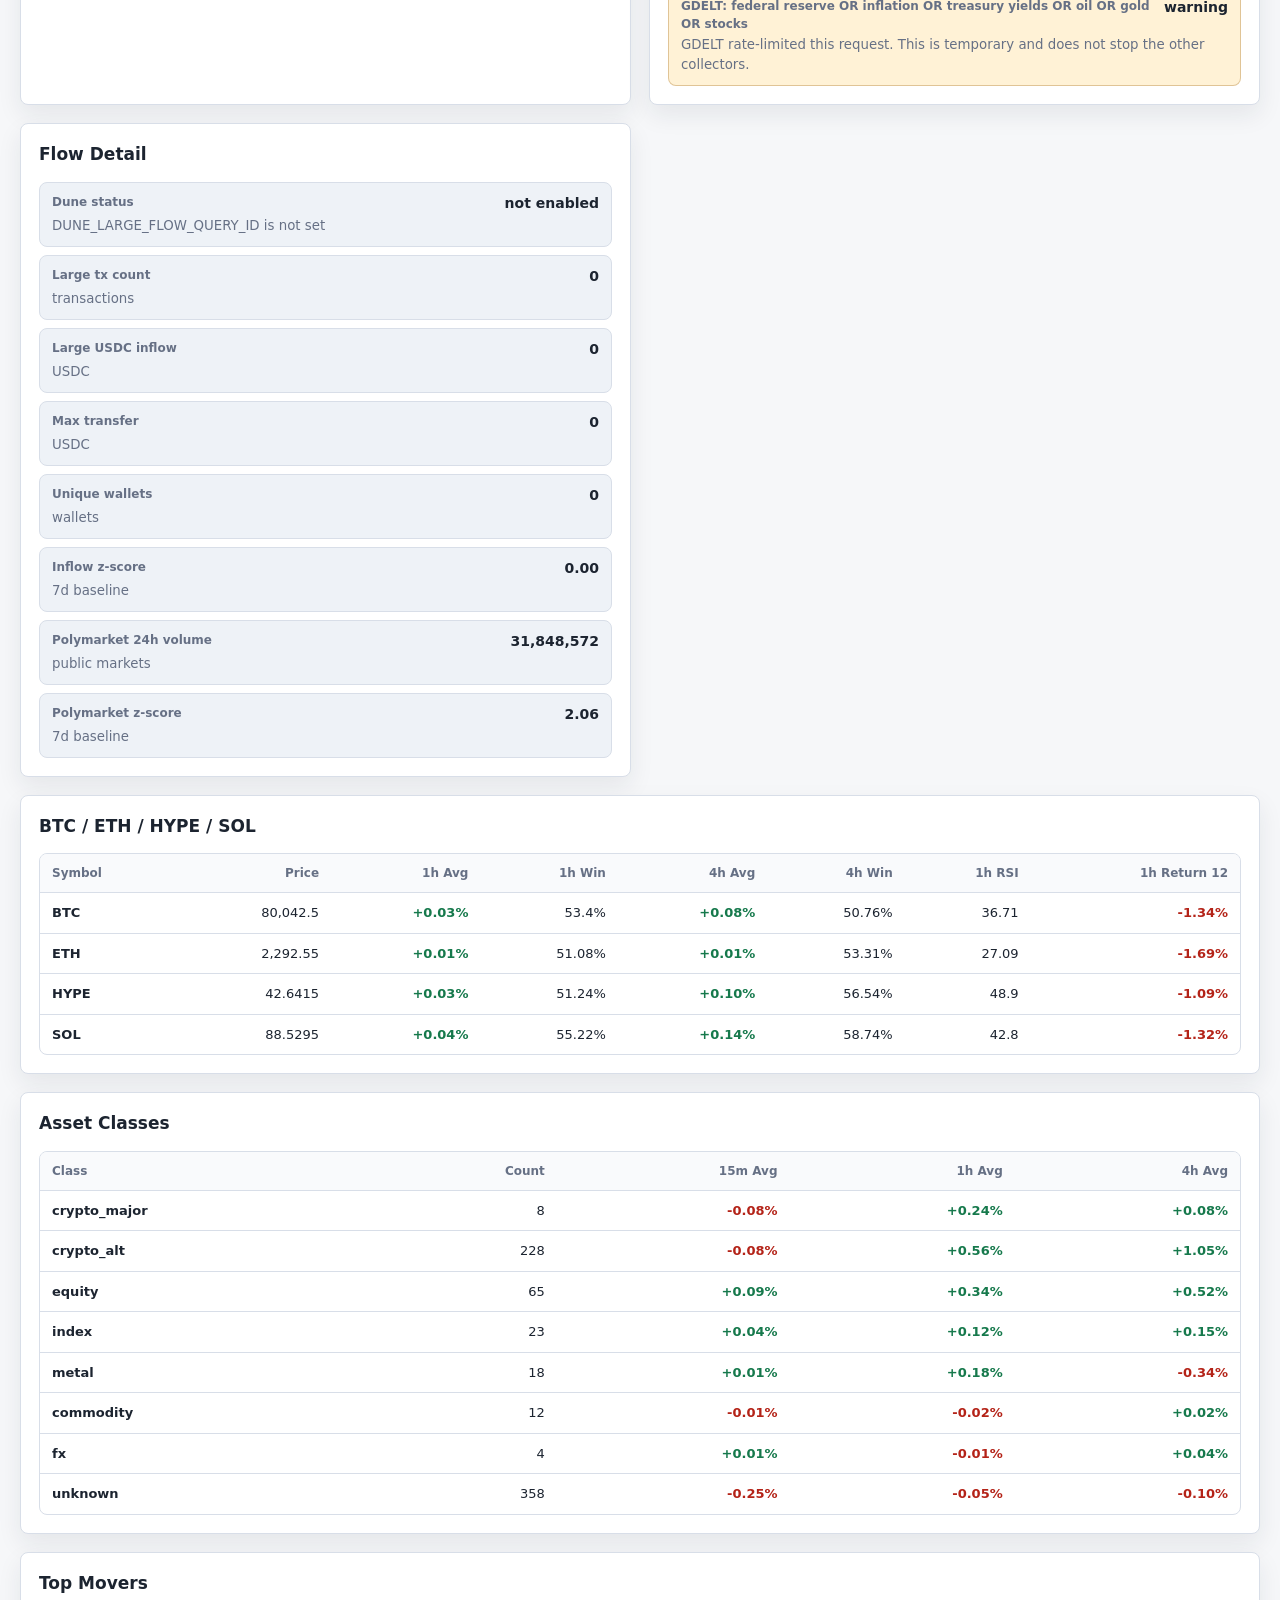
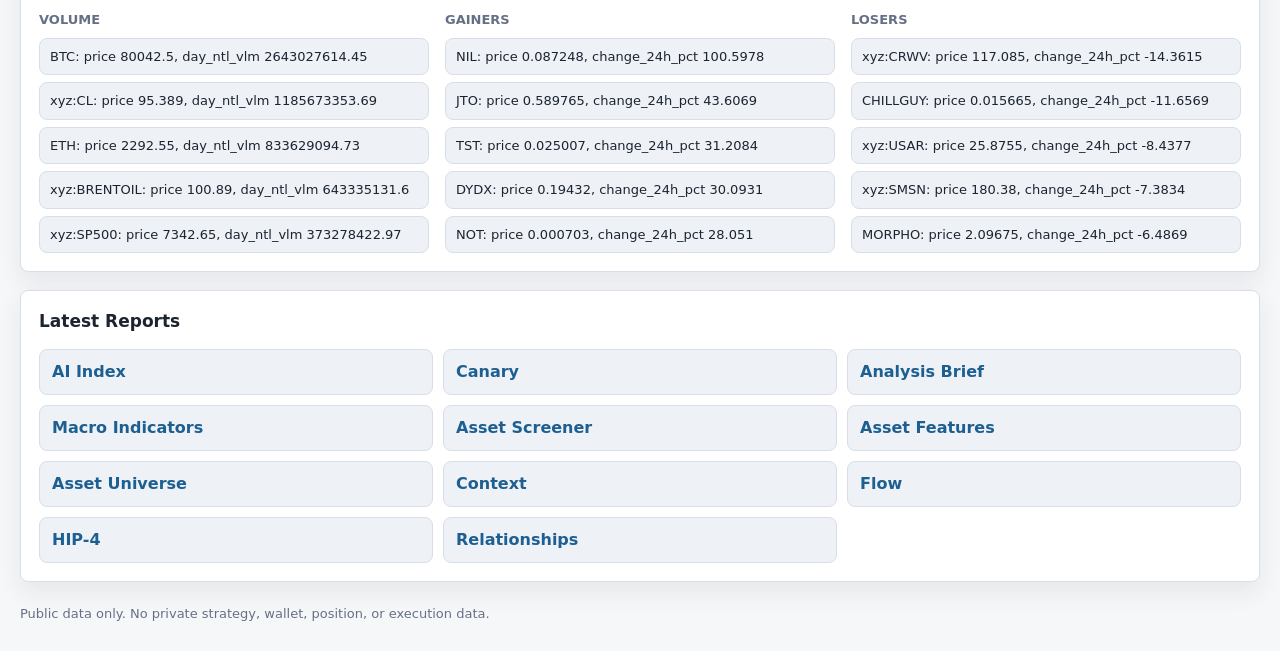
==== commit a38606d0: "Add health Polymarket and expand HIP4 display" ====
--- a/docs/index.html
+++ b/docs/index.html
@@ -29,7 +29,7 @@
               デイからスイングの判断材料を軽く確認するための画面です。
             </p>
             <ul>
-              <li>トップページは市場全体、ニュース、Polymarket、資金フロー、機械的な相関候補を要約します。</li>
+              <li>トップページは市場全体、マクロ指標、ニュース、Polymarket、資金フロー、機械的な相関候補を要約します。</li>
               <li>個別銘柄は Asset Screener で確認します。株式トークン、コモディティ、暗号資産をクラス別に絞れます。</li>
               <li>Canary Signals と Relationship Scan は早期警戒と仮説候補です。単独では売買判断に使いません。</li>
               <li>戦略、ポジション、注文、ウォレット情報はこの公開サイトには表示しません。</li>
@@ -42,7 +42,7 @@
               it is a lightweight context view for day-to-swing research.
             </p>
             <ul>
-              <li>The front page summarizes market context, news, Polymarket, flows, and mechanical relationship candidates.</li>
+              <li>The front page summarizes market context, macro indicators, news, Polymarket, flows, and mechanical relationship candidates.</li>
               <li>Use Asset Screener for individual assets, including equities, commodities, and crypto classes.</li>
               <li>Canary Signals and Relationship Scan are early-warning inputs and hypothesis candidates, not standalone entries.</li>
               <li>Private strategy, positions, orders, and wallet data are not shown here.</li>
@@ -183,12 +183,25 @@
         </details>
       </section>
 
+      <section class="panel panel--wide" aria-labelledby="macroIndicatorTitle">
+        <div class="section-head">
+          <h2 id="macroIndicatorTitle">Macro Indicators</h2>
+          <a class="text-link" href="./data/reports/latest_macro_indicators.md">Open Report</a>
+        </div>
+        <div id="macroIndicatorList" class="detail-list"></div>
+      </section>
+
       <section class="panel panel--wide" aria-labelledby="hip4Title">
         <div class="section-head">
           <h2 id="hip4Title">HIP-4 Prediction Markets</h2>
           <span id="hip4Badge" class="badge badge--neutral">--</span>
         </div>
         <div id="hip4List" class="item-list"></div>
+      </section>
+
+      <section class="panel panel--wide" aria-labelledby="healthPolymarketTitle">
+        <div class="section-head"><h2 id="healthPolymarketTitle">Pandemic / Health Markets</h2></div>
+        <div id="healthPolymarketList" class="item-list"></div>
       </section>
 
       <section class="panel panel--wide" aria-labelledby="relationshipTitle">
@@ -287,6 +300,7 @@
           <a href="./data/reports/latest_ai_context_index.md">AI Index</a>
           <a href="./data/reports/latest_canary_signals.md">Canary</a>
           <a href="./data/reports/latest_ai_analysis_brief.md">Analysis Brief</a>
+          <a href="./data/reports/latest_macro_indicators.md">Macro Indicators</a>
           <a href="./assets.html">Asset Screener</a>
           <a href="./data/reports/latest_asset_features.md">Asset Features</a>
           <a href="./data/reports/latest_asset_universe.md">Asset Universe</a>
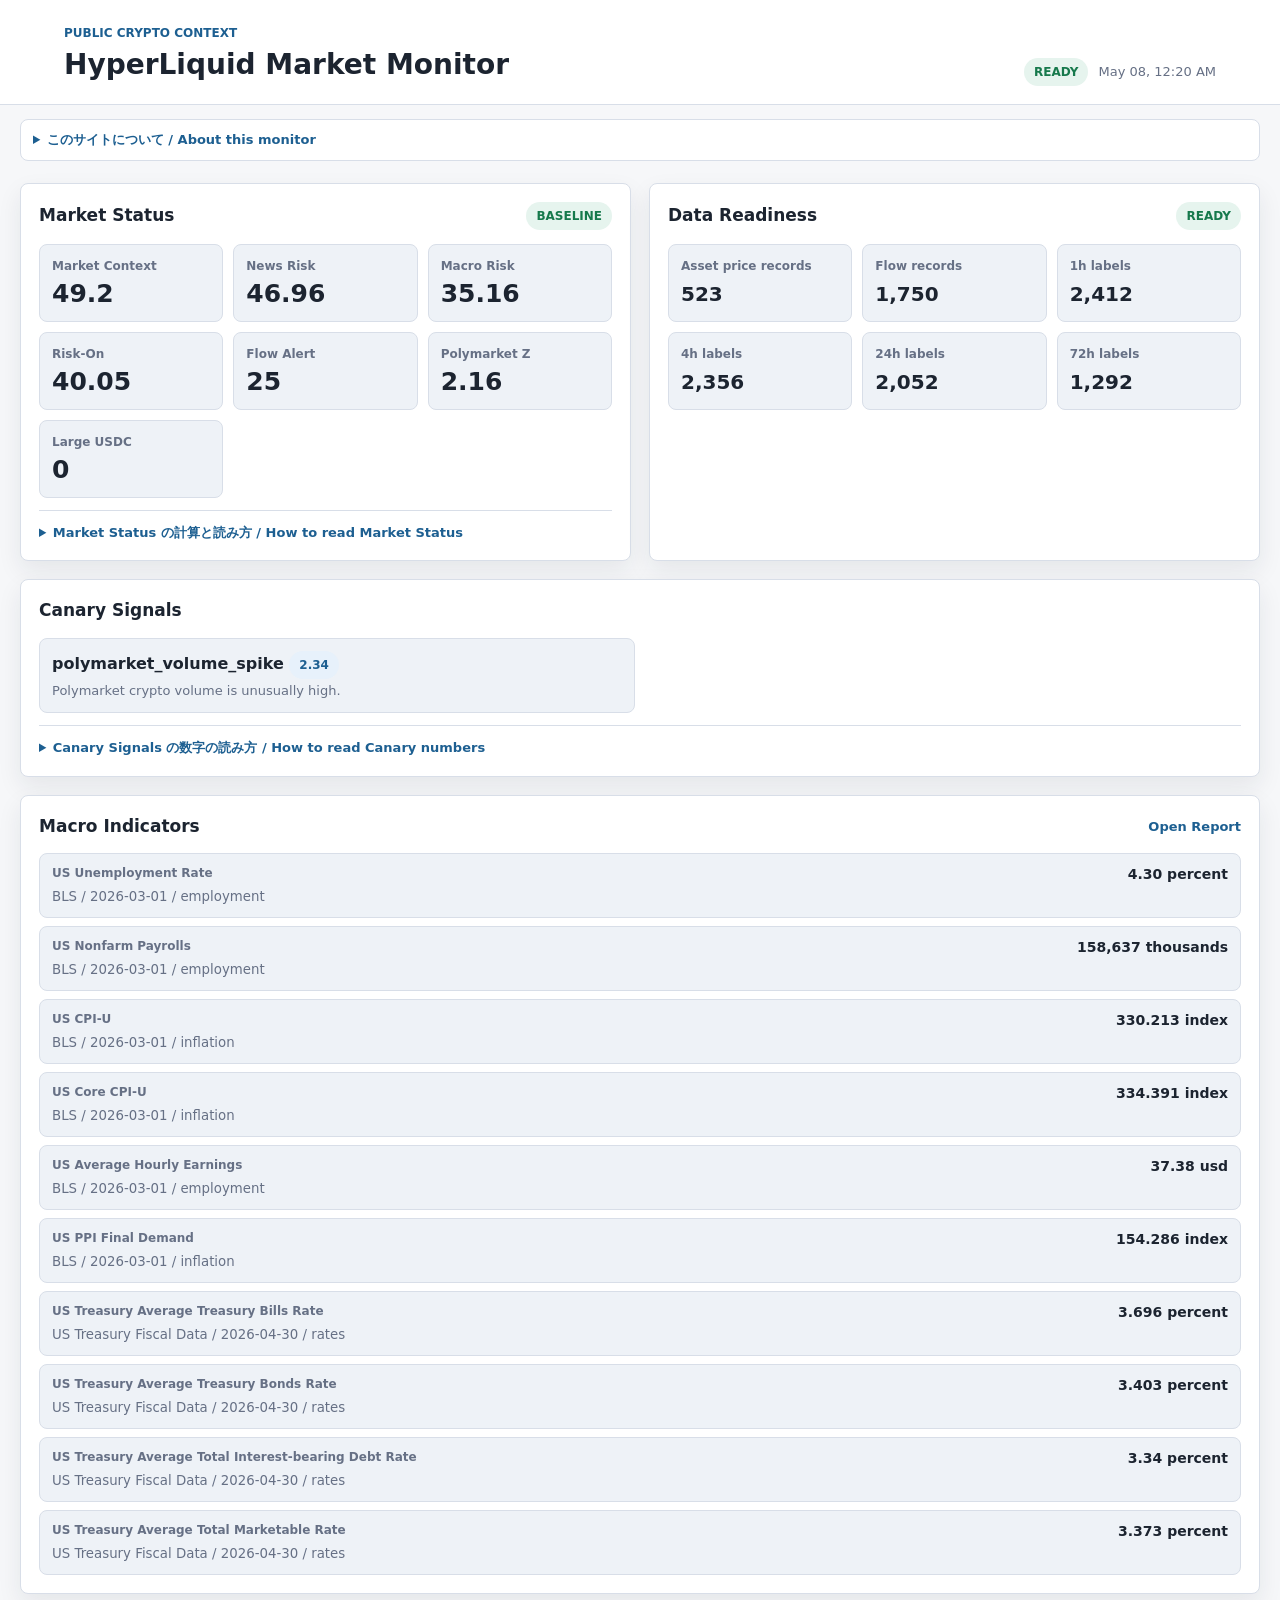
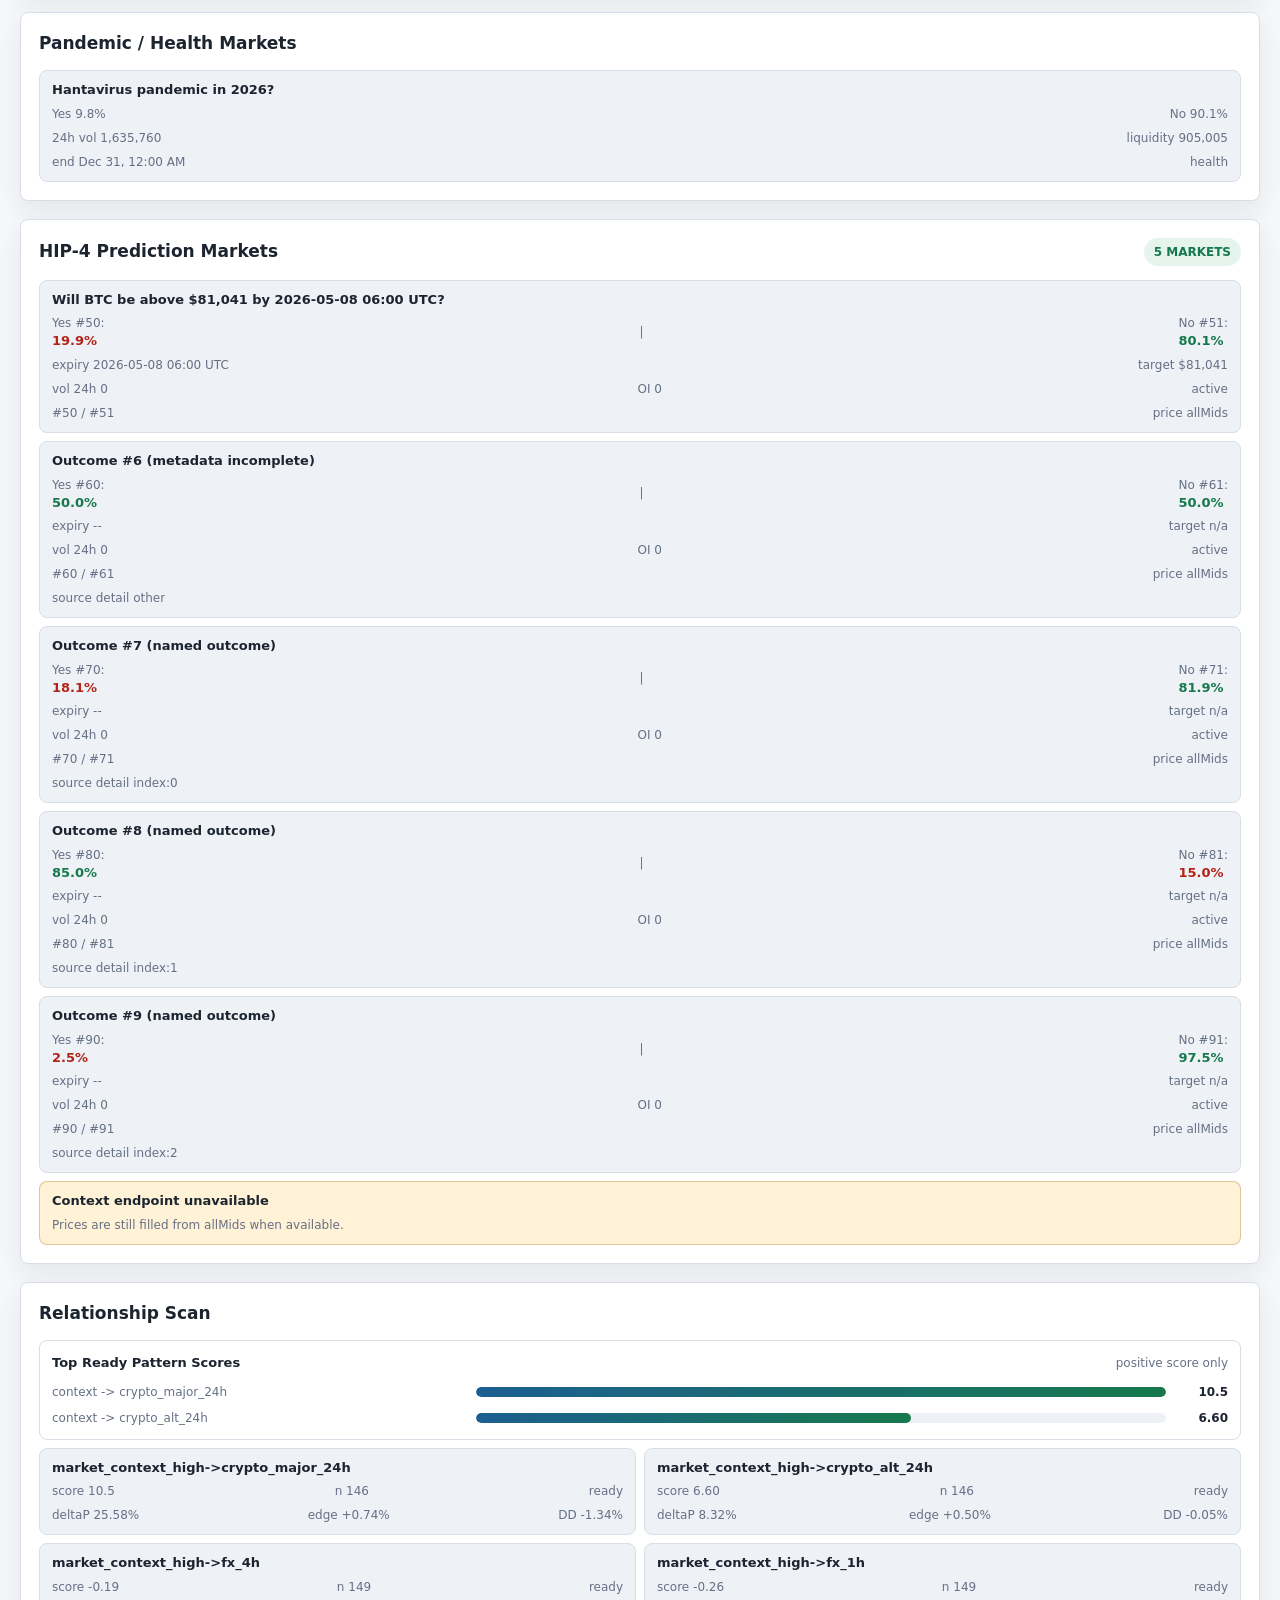
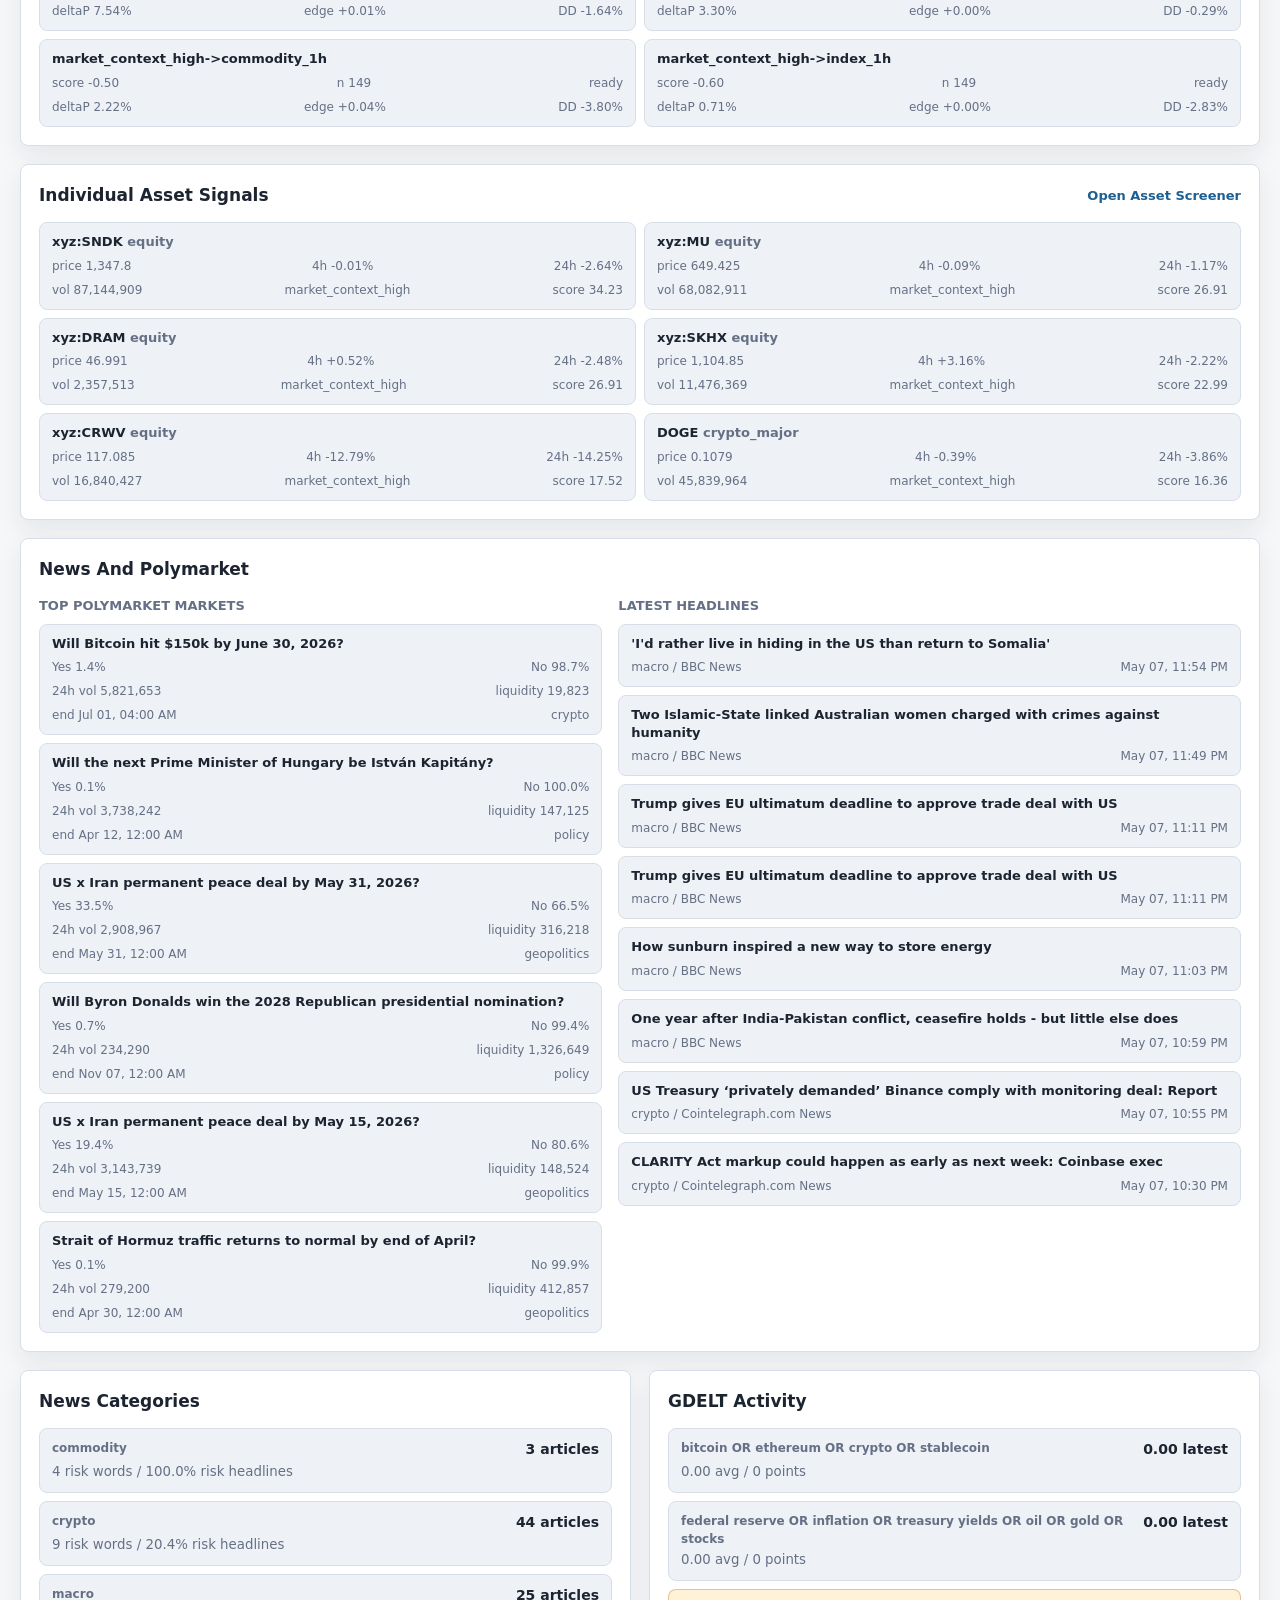
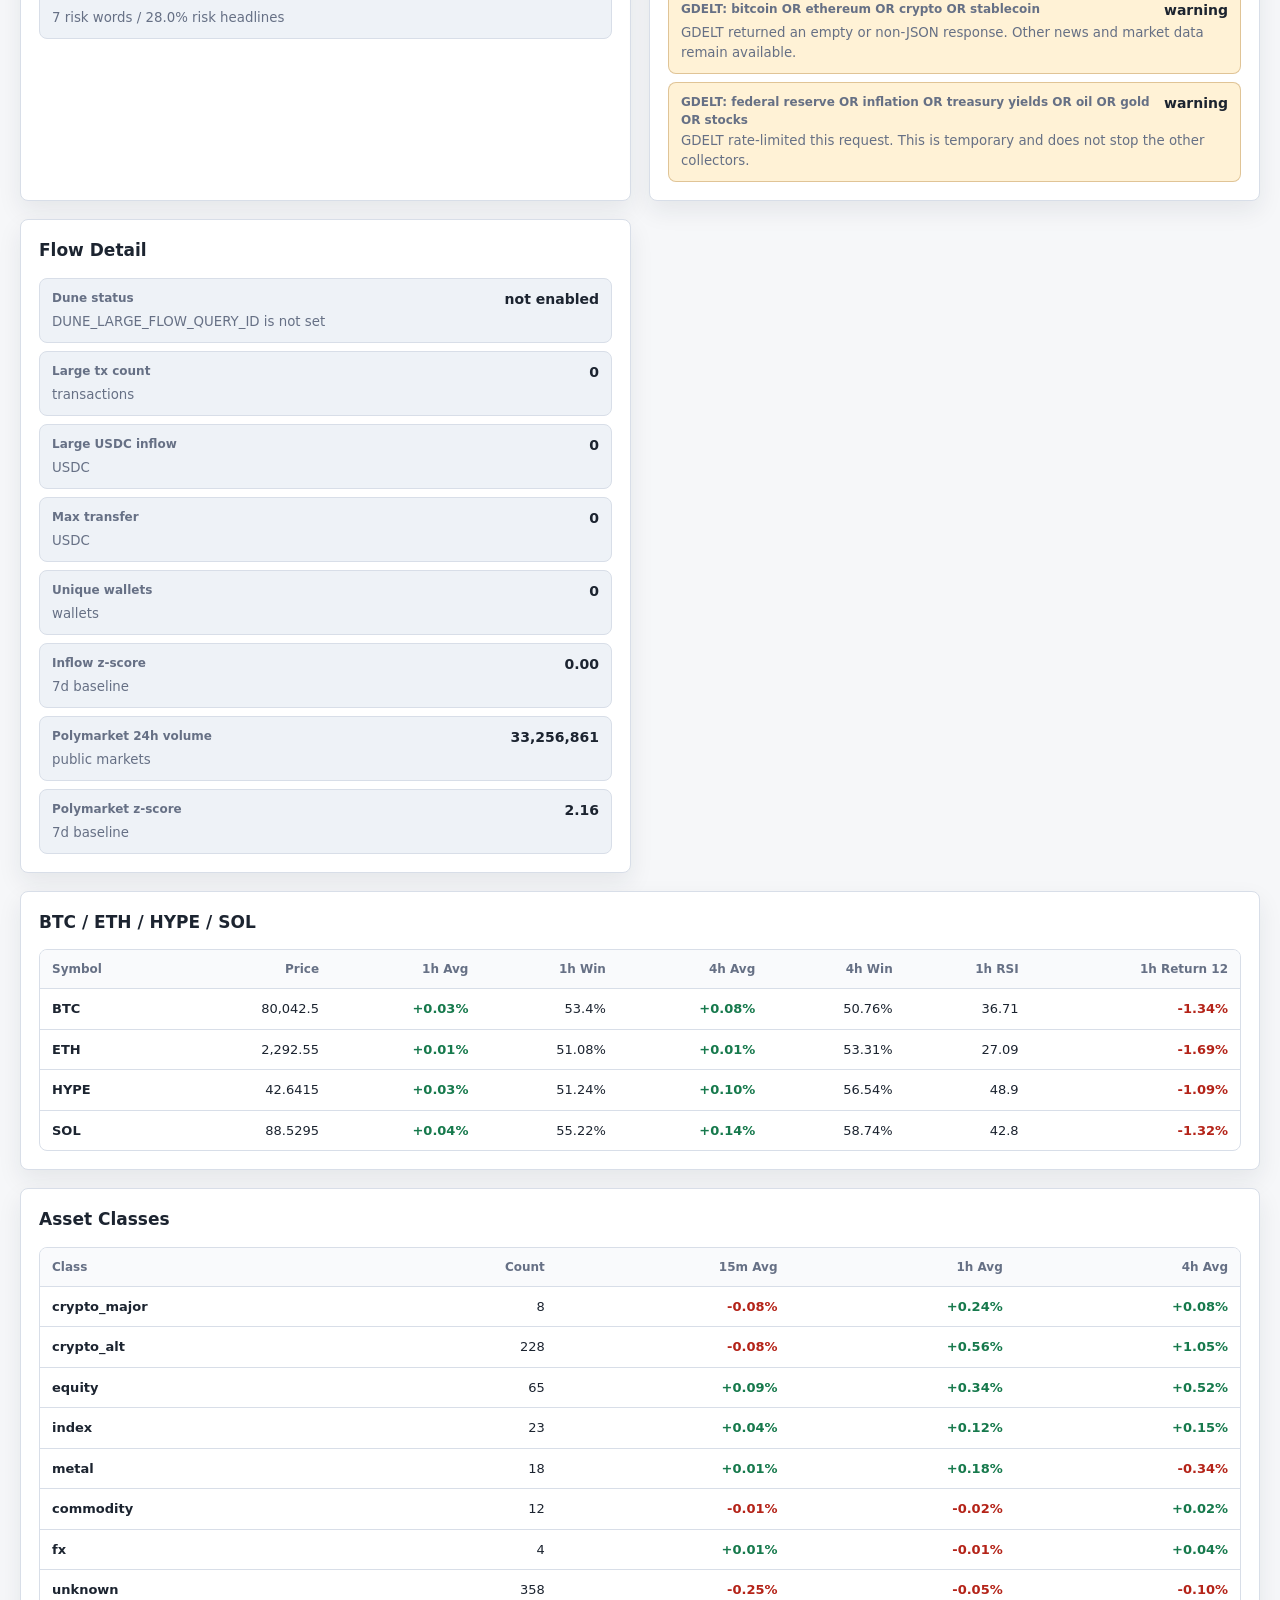
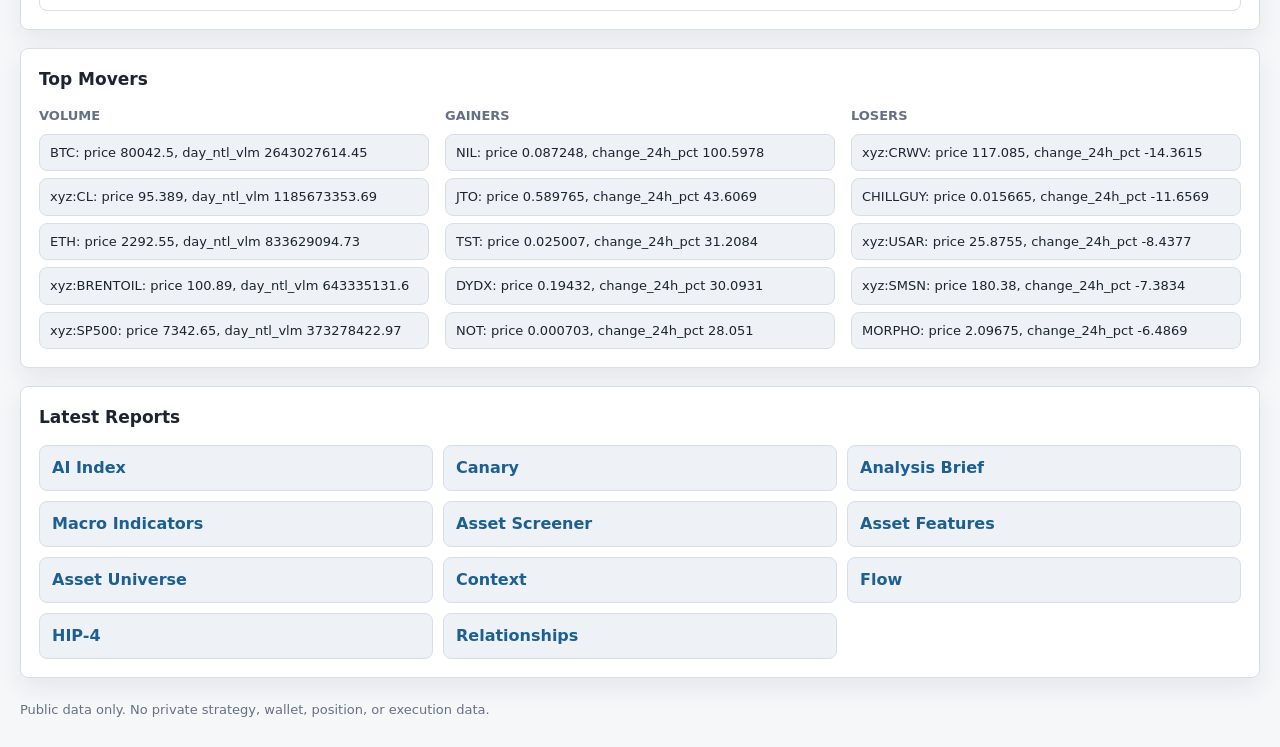
==== commit bf382800: "Improve site freshness and HIP4 labels" ====
--- a/docs/index.html
+++ b/docs/index.html
@@ -191,17 +191,17 @@
         <div id="macroIndicatorList" class="detail-list"></div>
       </section>
 
-      <section class="panel panel--wide" aria-labelledby="hip4Title">
-        <div class="section-head">
-          <h2 id="hip4Title">HIP-4 Prediction Markets</h2>
-          <span id="hip4Badge" class="badge badge--neutral">--</span>
-        </div>
-        <div id="hip4List" class="item-list"></div>
-      </section>
-
       <section class="panel panel--wide" aria-labelledby="healthPolymarketTitle">
         <div class="section-head"><h2 id="healthPolymarketTitle">Pandemic / Health Markets</h2></div>
         <div id="healthPolymarketList" class="item-list"></div>
+      </section>
+
+      <section class="panel panel--wide" aria-labelledby="hip4Title">
+        <div class="section-head">
+          <h2 id="hip4Title">HIP-4 Prediction Markets</h2>
+          <span id="hip4Badge" class="badge badge--neutral">--</span>
+        </div>
+        <div id="hip4List" class="item-list"></div>
       </section>
 
       <section class="panel panel--wide" aria-labelledby="relationshipTitle">
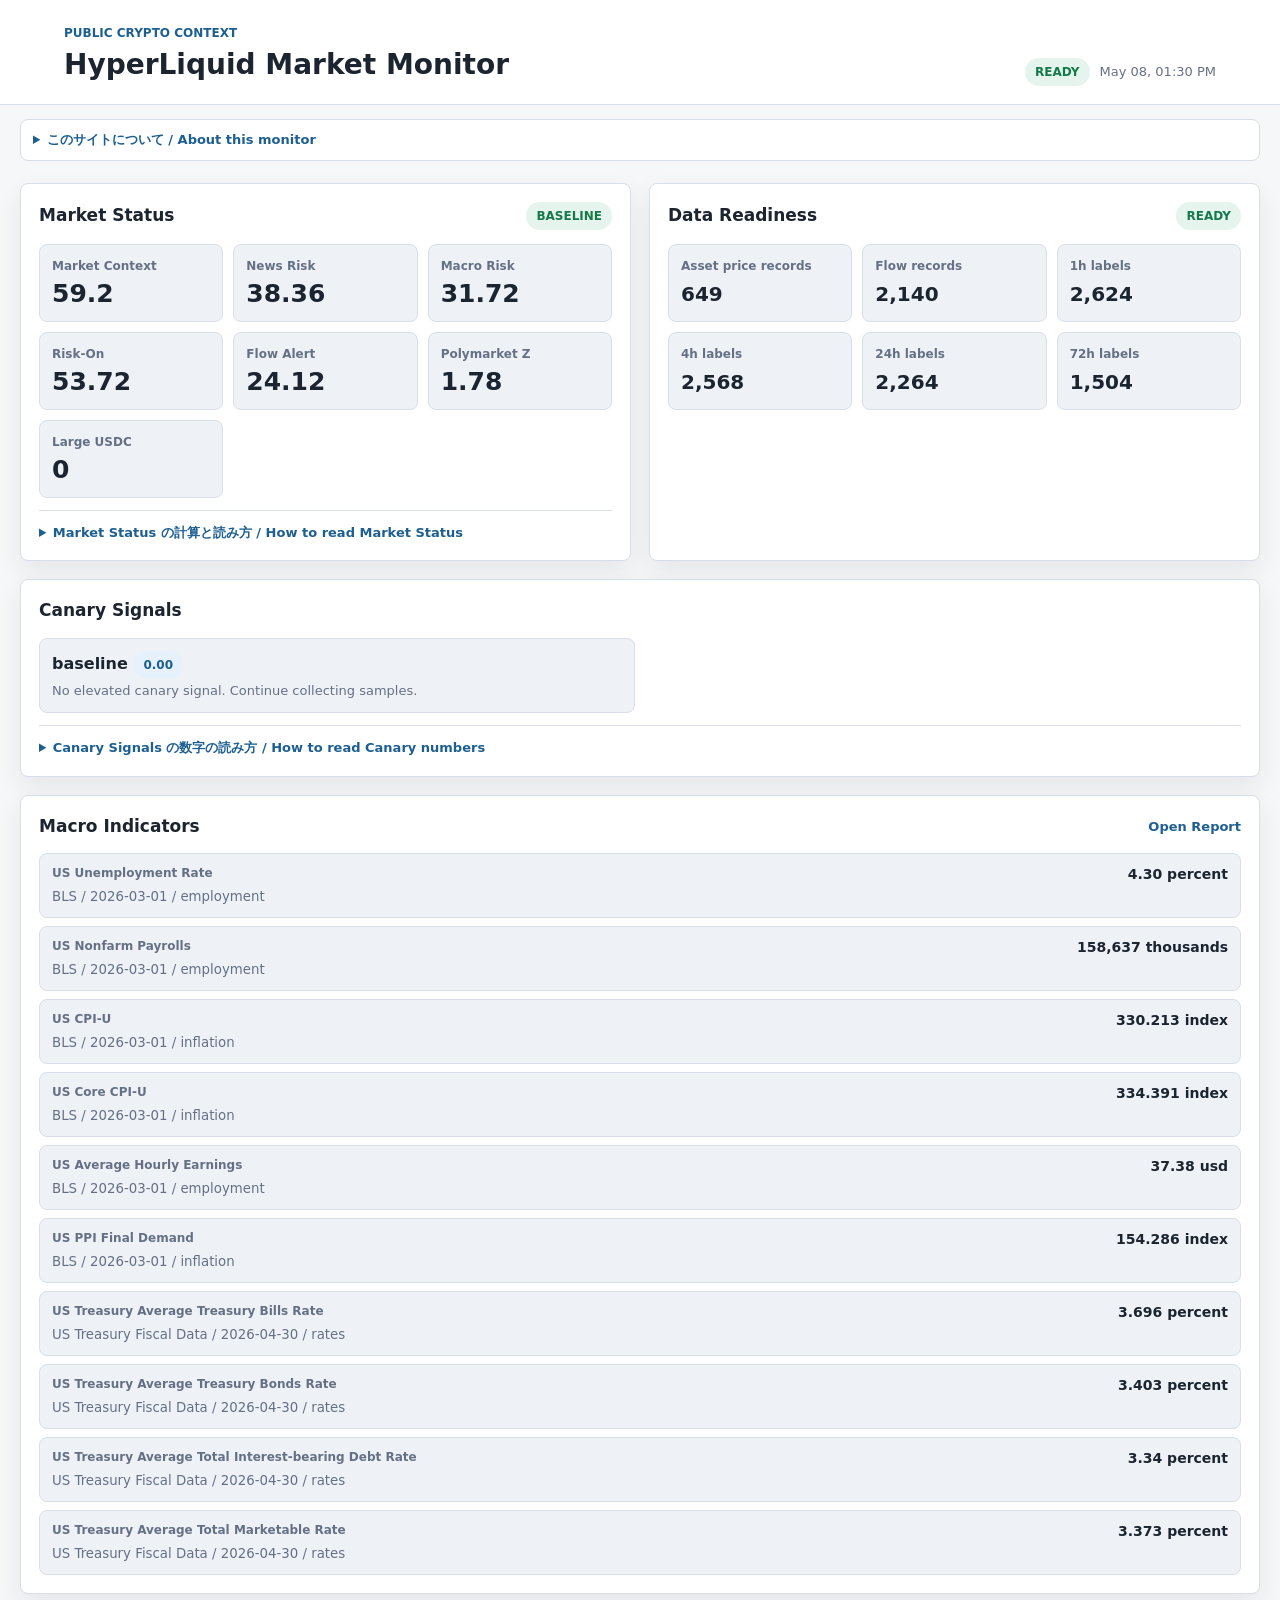
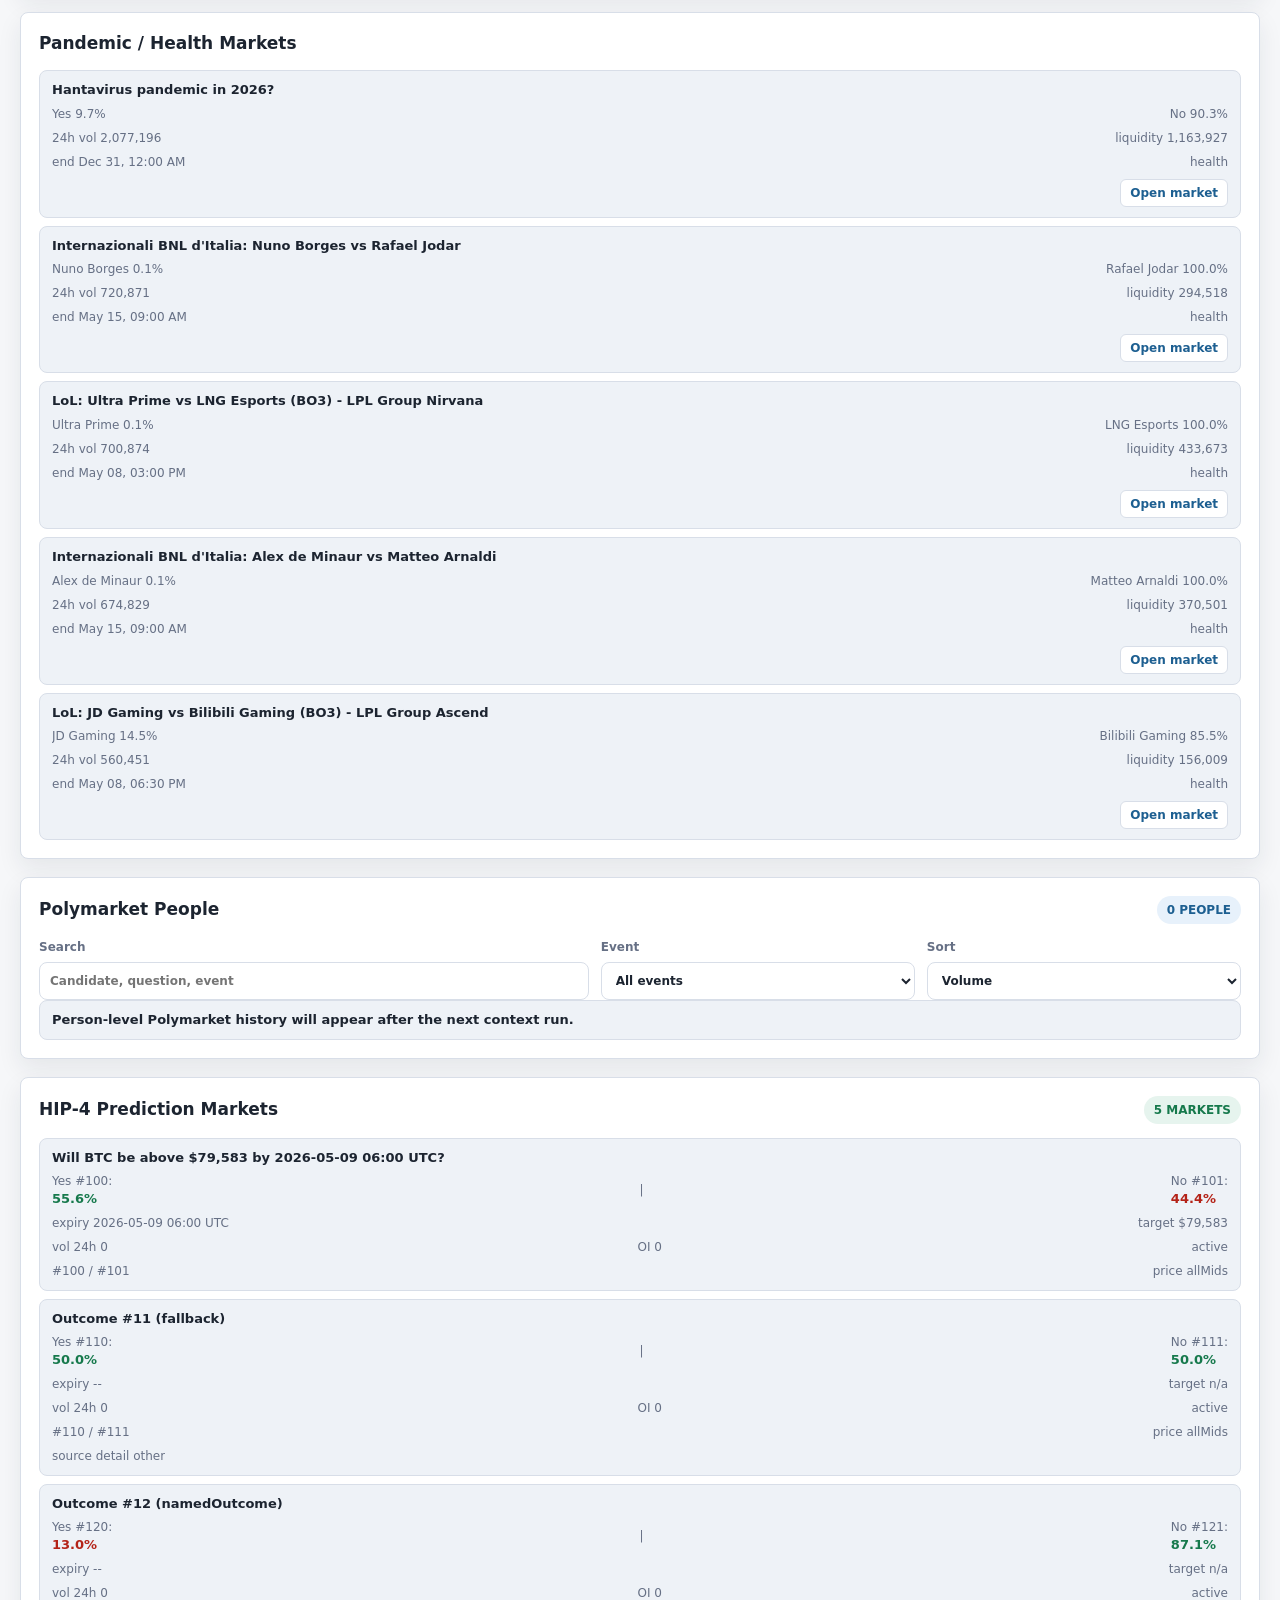
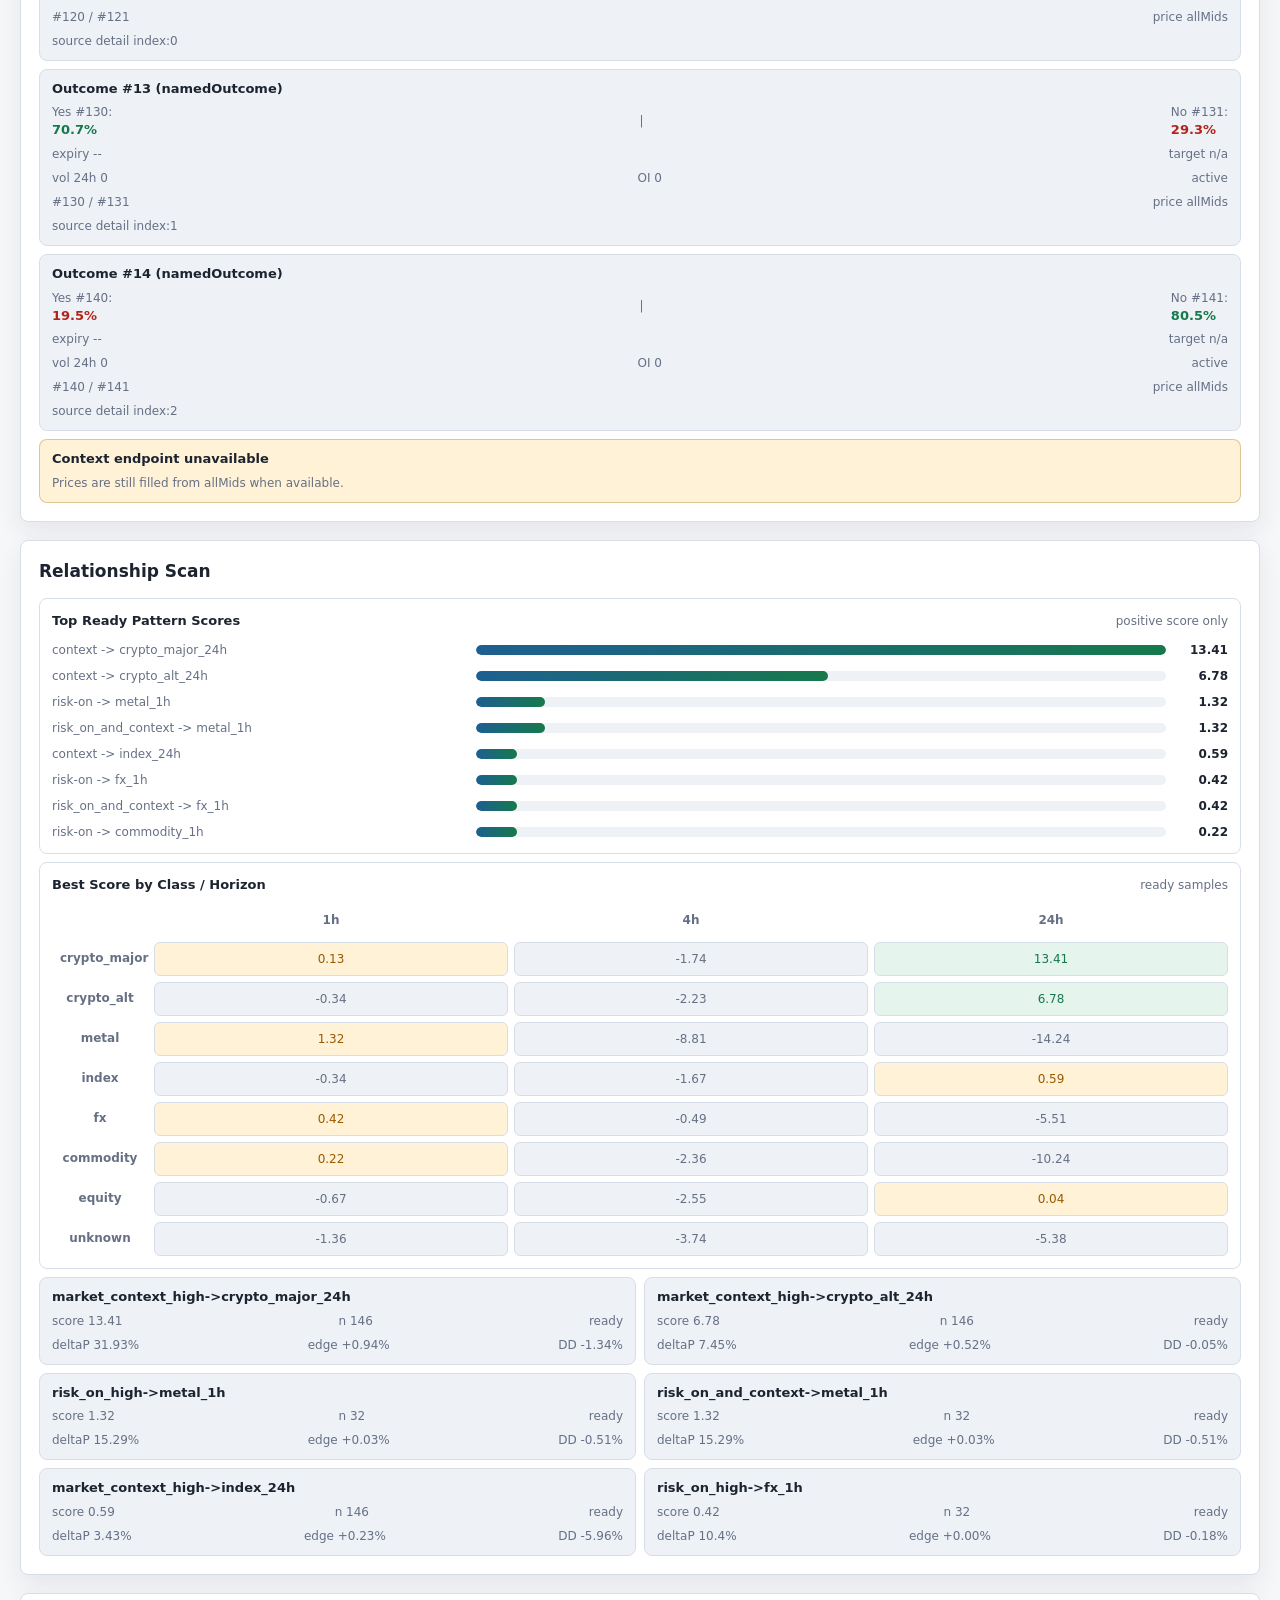
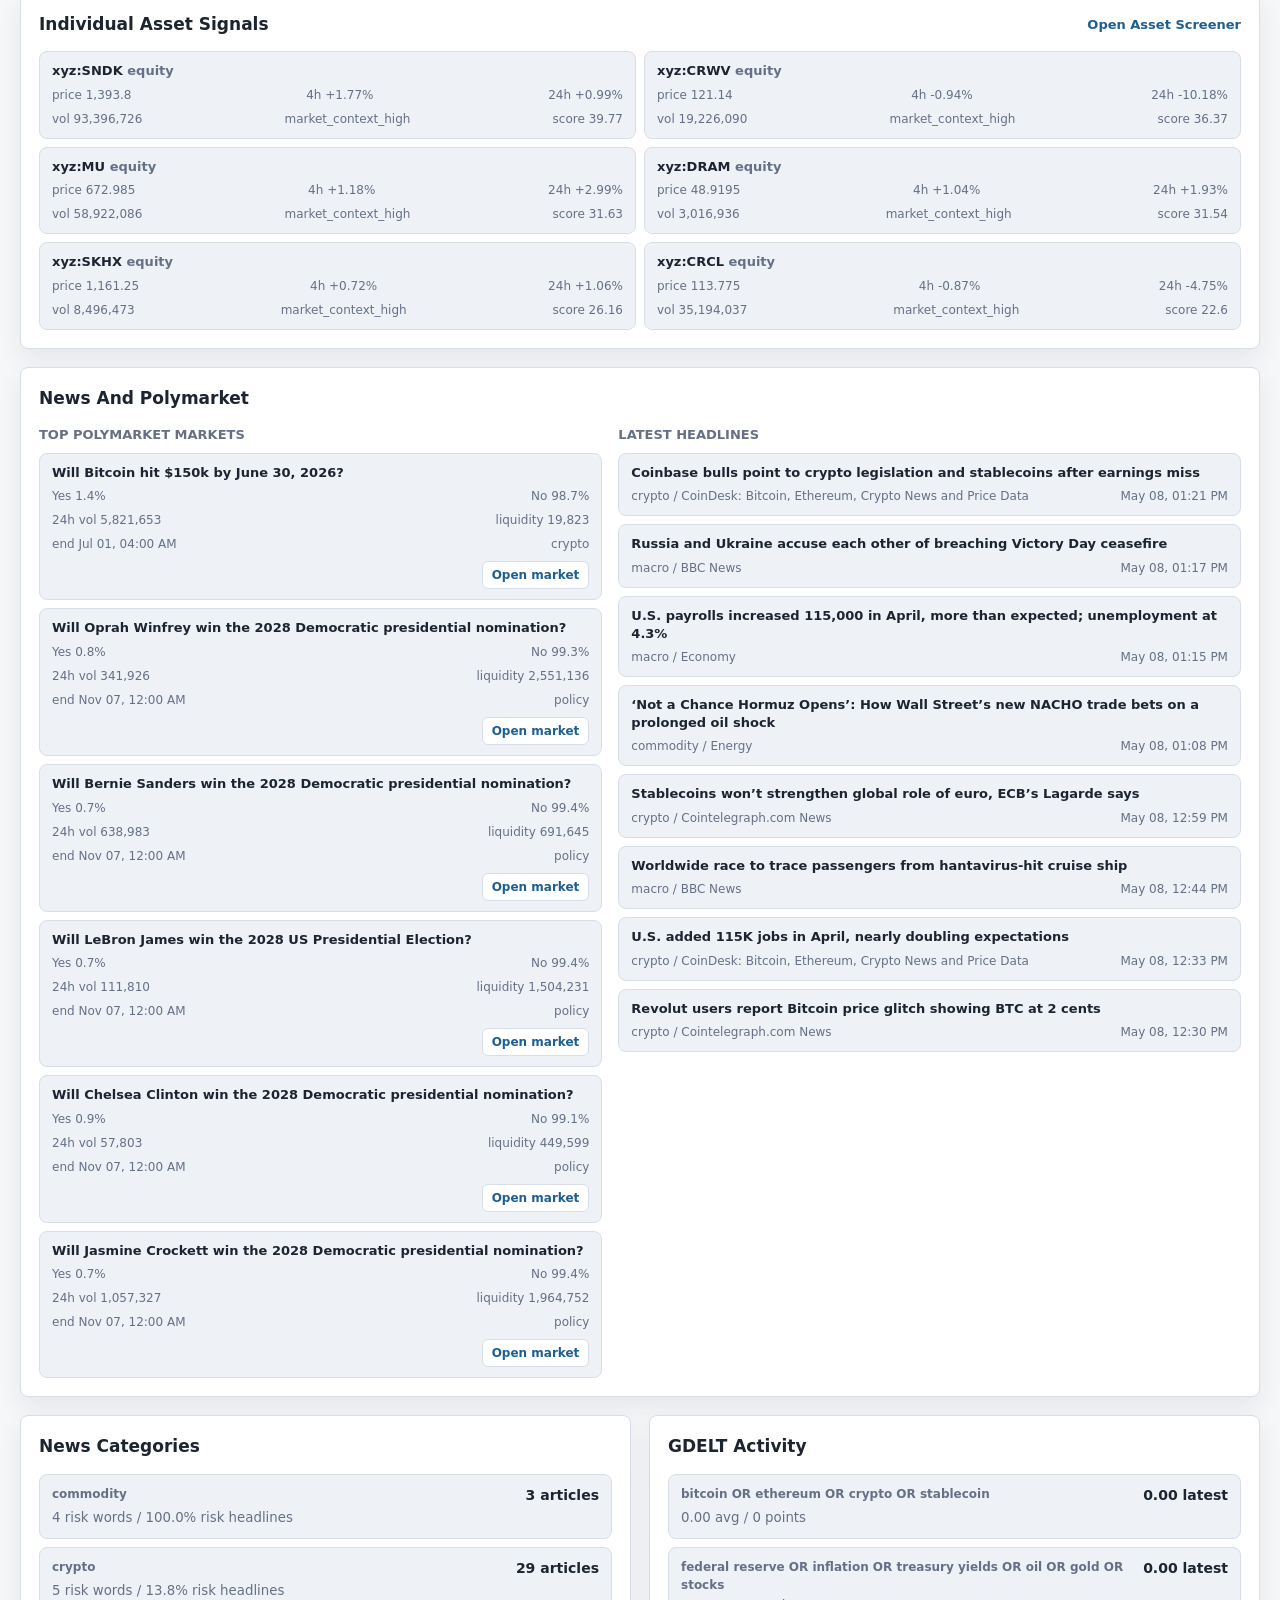
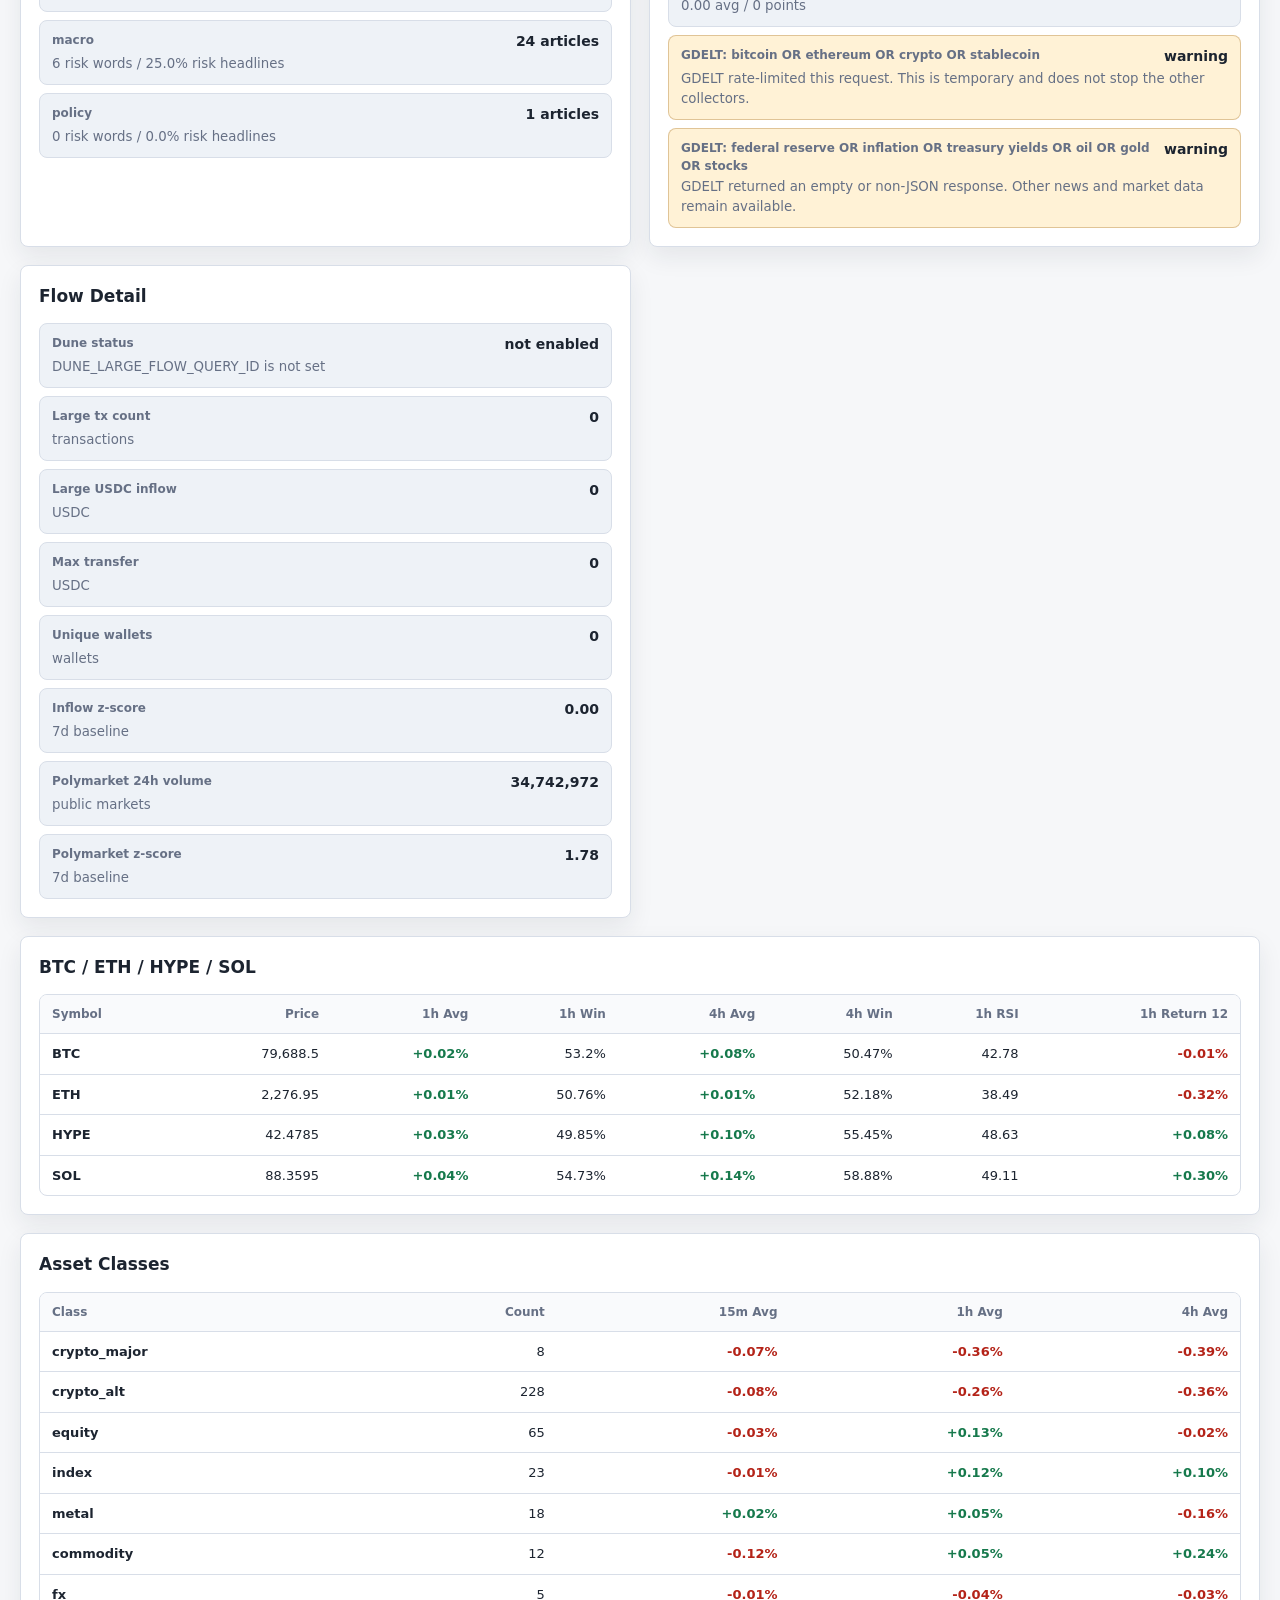
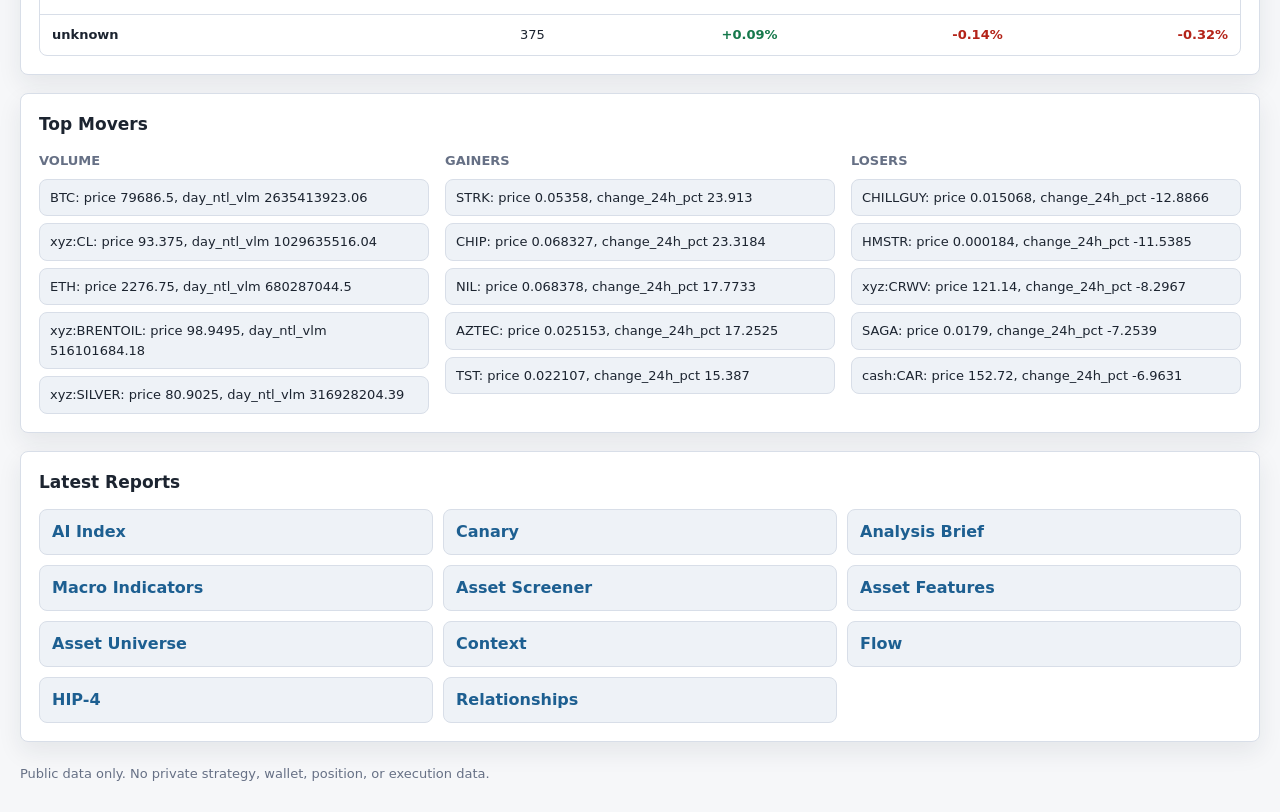
==== commit 7f4a40e6: "feat: track polymarket people outcomes" ====
--- a/docs/index.html
+++ b/docs/index.html
@@ -196,6 +196,32 @@
         <div id="healthPolymarketList" class="item-list"></div>
       </section>
 
+      <section class="panel panel--wide" aria-labelledby="polymarketPeopleTitle">
+        <div class="section-head">
+          <h2 id="polymarketPeopleTitle">Polymarket People</h2>
+          <span id="polymarketPeopleCount" class="badge badge--neutral">--</span>
+        </div>
+        <div class="asset-controls">
+          <label>
+            Search
+            <input id="polymarketPeopleSearch" type="search" placeholder="Candidate, question, event" />
+          </label>
+          <label>
+            Event
+            <select id="polymarketPeopleEvent"></select>
+          </label>
+          <label>
+            Sort
+            <select id="polymarketPeopleSort">
+              <option value="volume">Volume</option>
+              <option value="probability">Probability</option>
+              <option value="name">Name</option>
+            </select>
+          </label>
+        </div>
+        <div id="polymarketPeopleList" class="item-list"></div>
+      </section>
+
       <section class="panel panel--wide" aria-labelledby="hip4Title">
         <div class="section-head">
           <h2 id="hip4Title">HIP-4 Prediction Markets</h2>
--- a/docs/styles.css
+++ b/docs/styles.css
@@ -532,6 +532,31 @@
   white-space: nowrap;
 }
 
+.market-action {
+  display: flex;
+  justify-content: flex-end;
+  margin-top: 8px;
+}
+
+.market-action a {
+  display: inline-flex;
+  align-items: center;
+  min-height: 28px;
+  padding: 4px 9px;
+  border: 1px solid var(--line);
+  border-radius: 6px;
+  color: var(--blue);
+  background: #fff;
+  font-size: 12px;
+  font-weight: 800;
+  text-decoration: none;
+}
+
+.market-action a:hover {
+  border-color: var(--blue);
+  text-decoration: none;
+}
+
 .detail-row {
   display: grid;
   grid-template-columns: minmax(0, 1fr) auto;
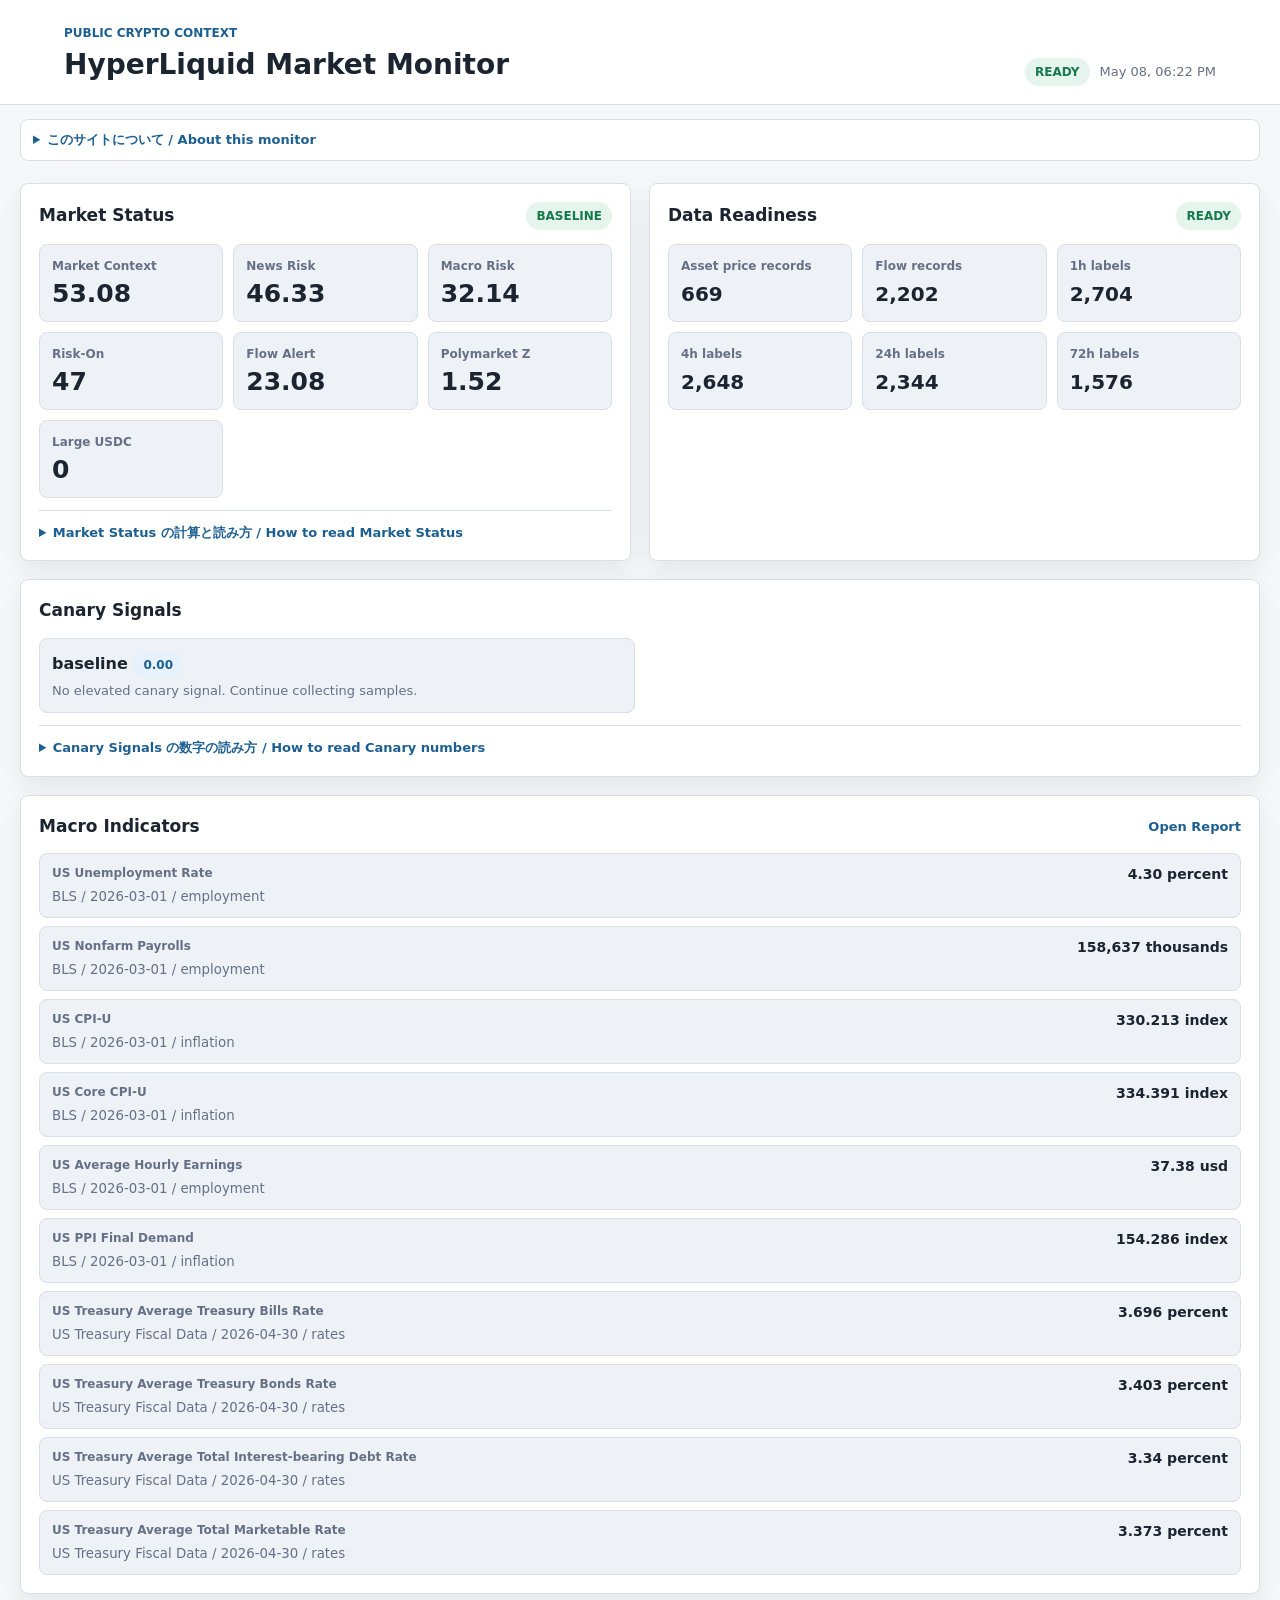
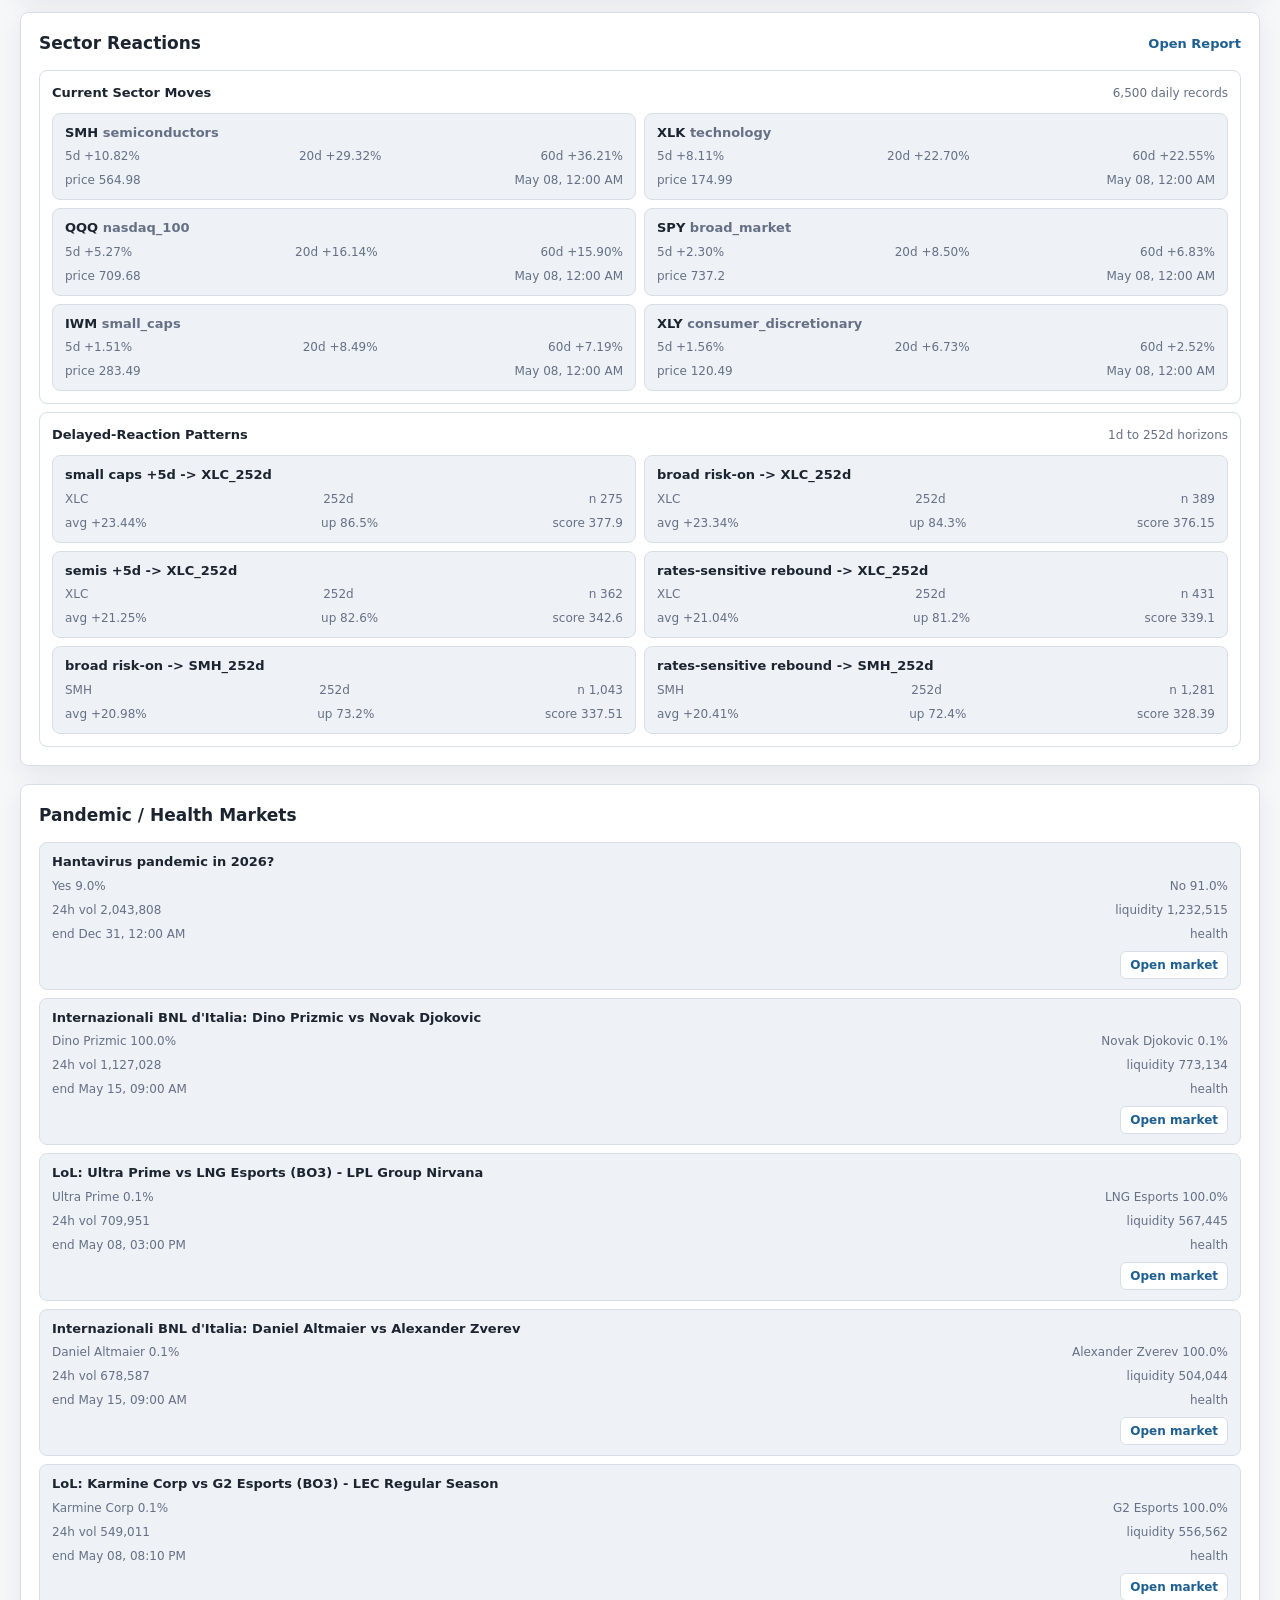
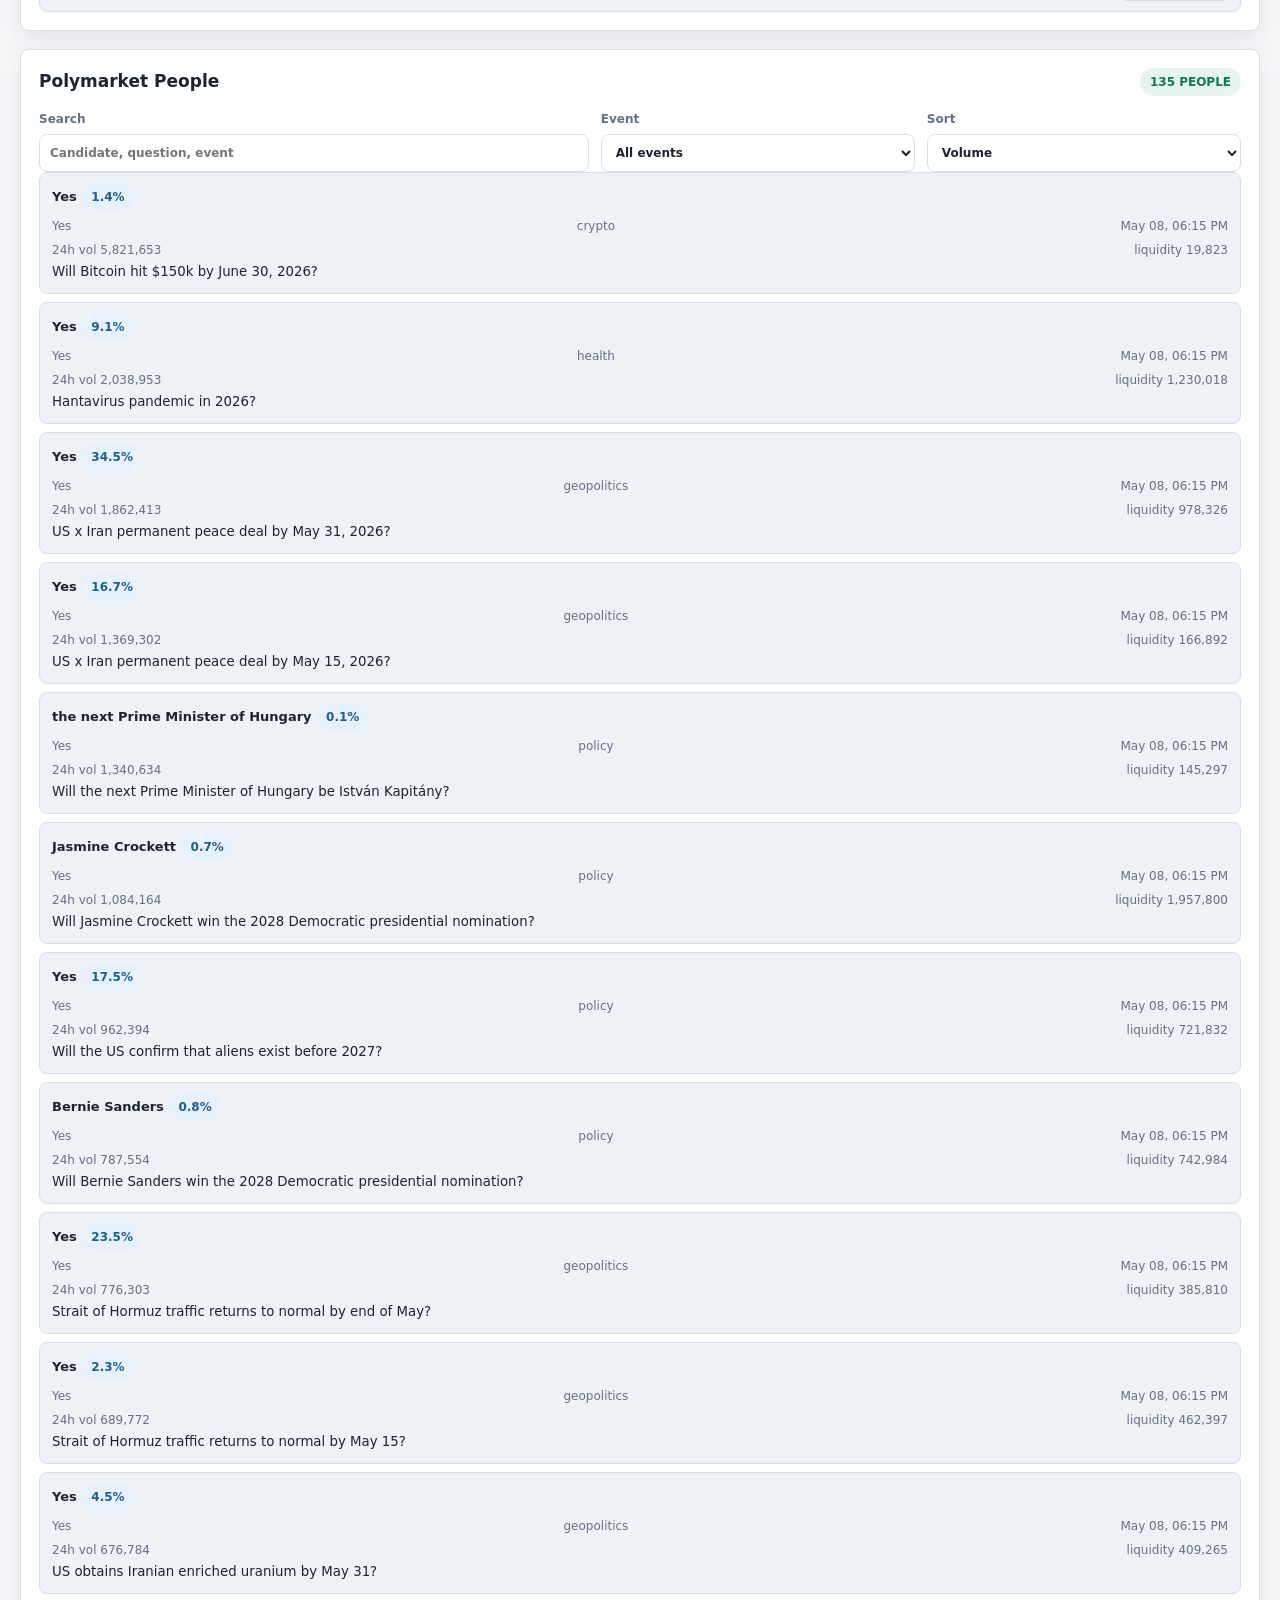
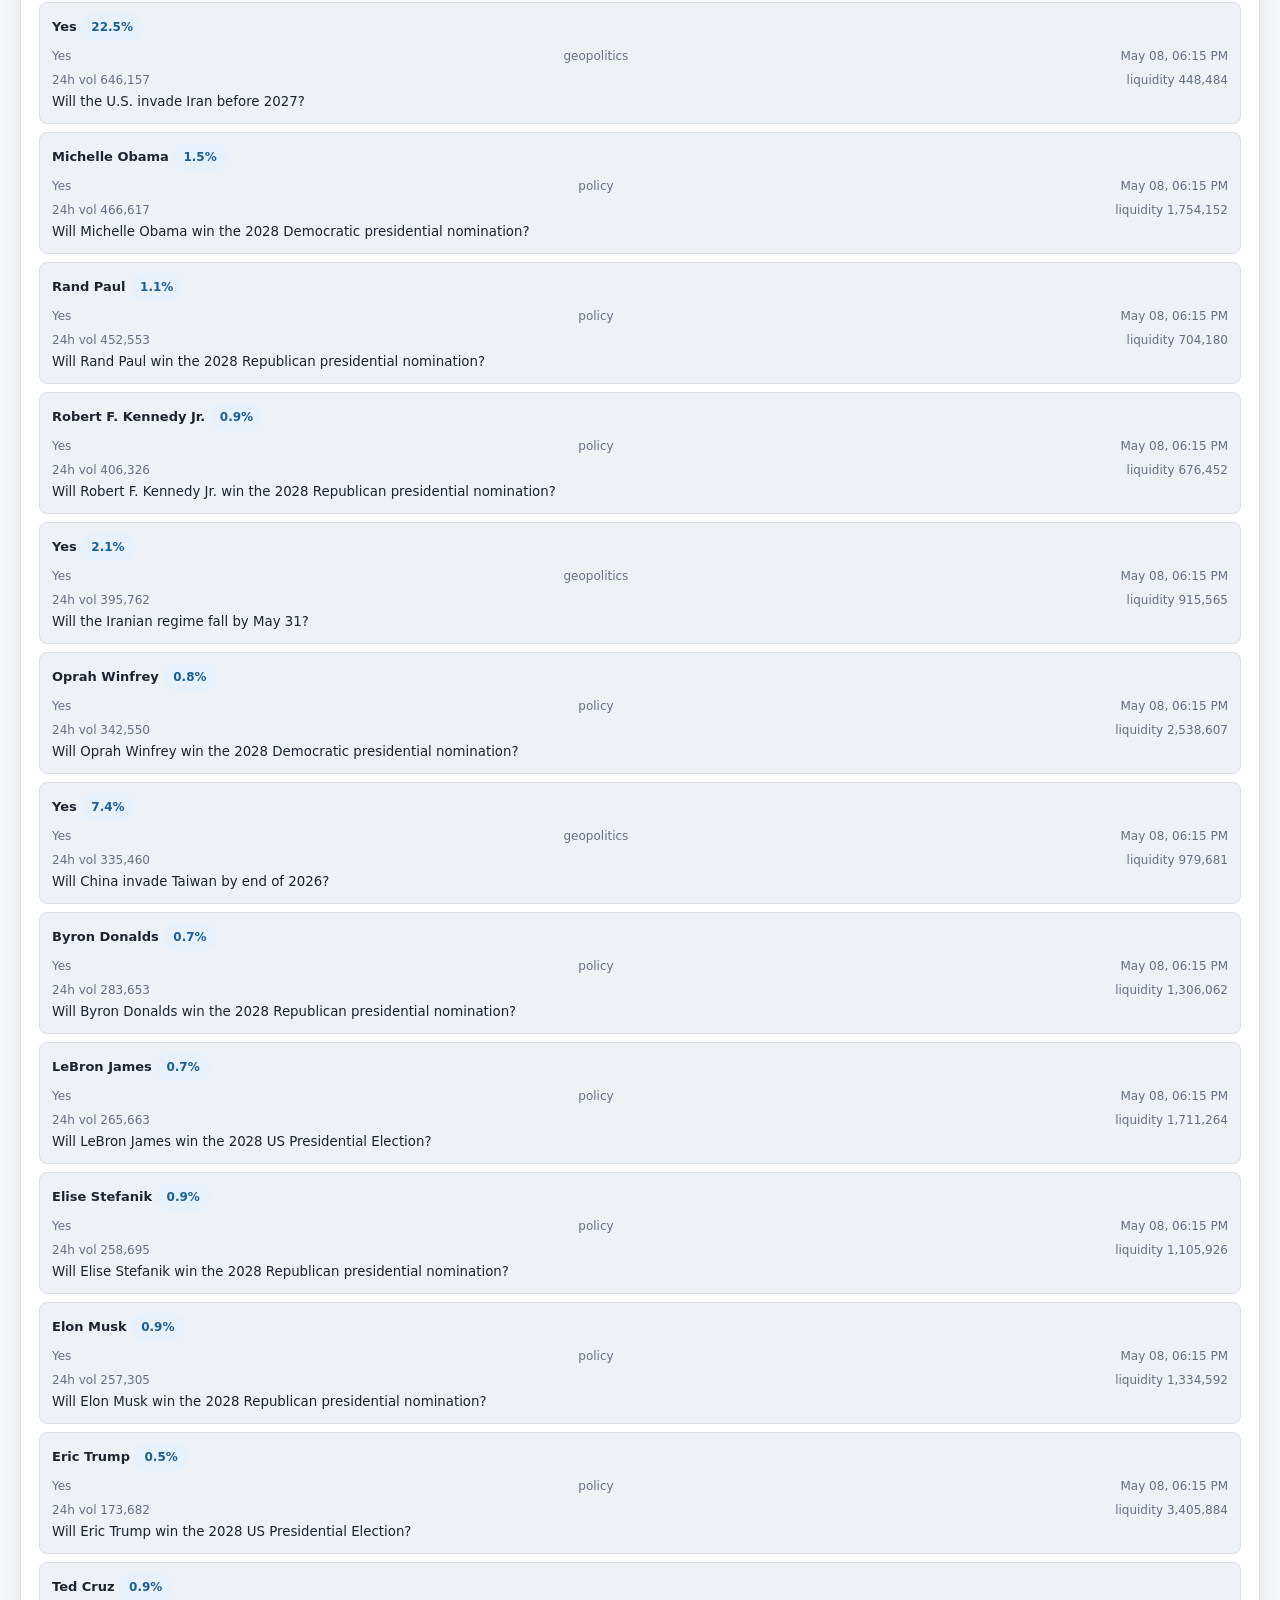
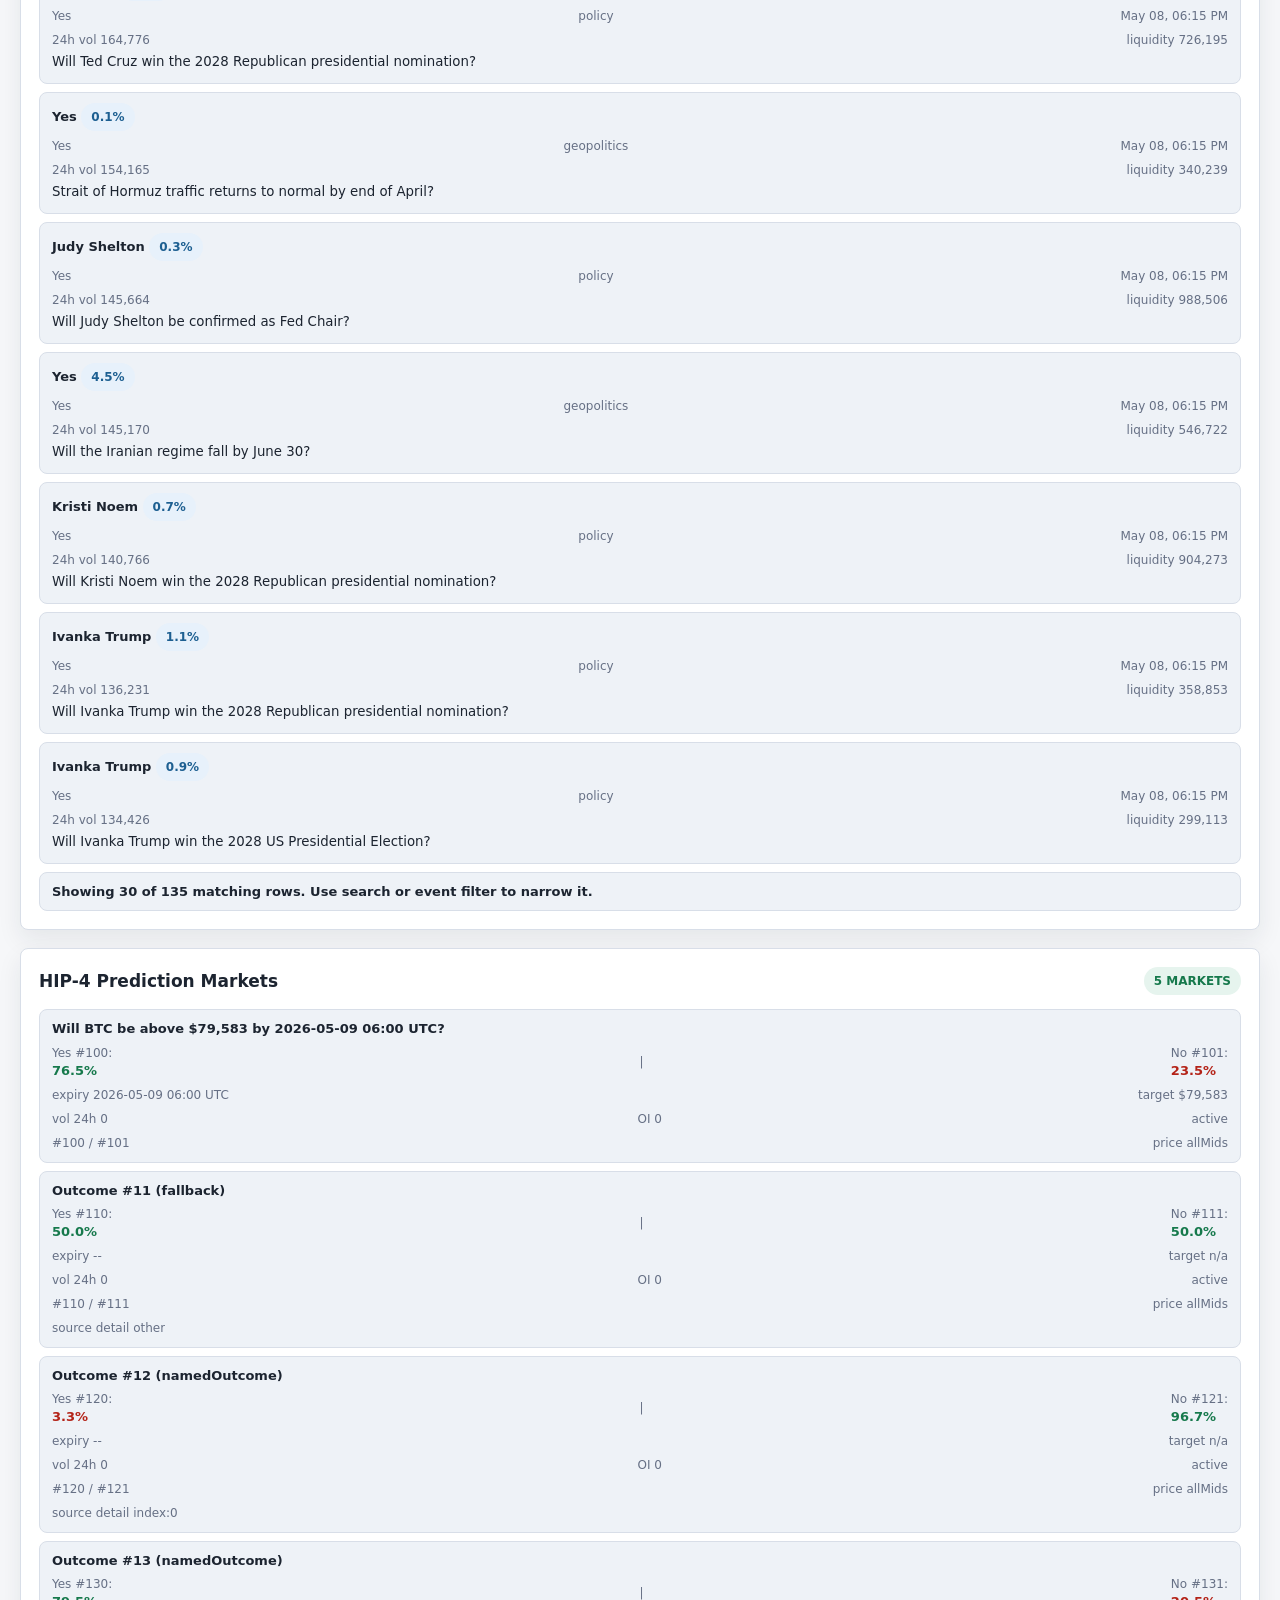
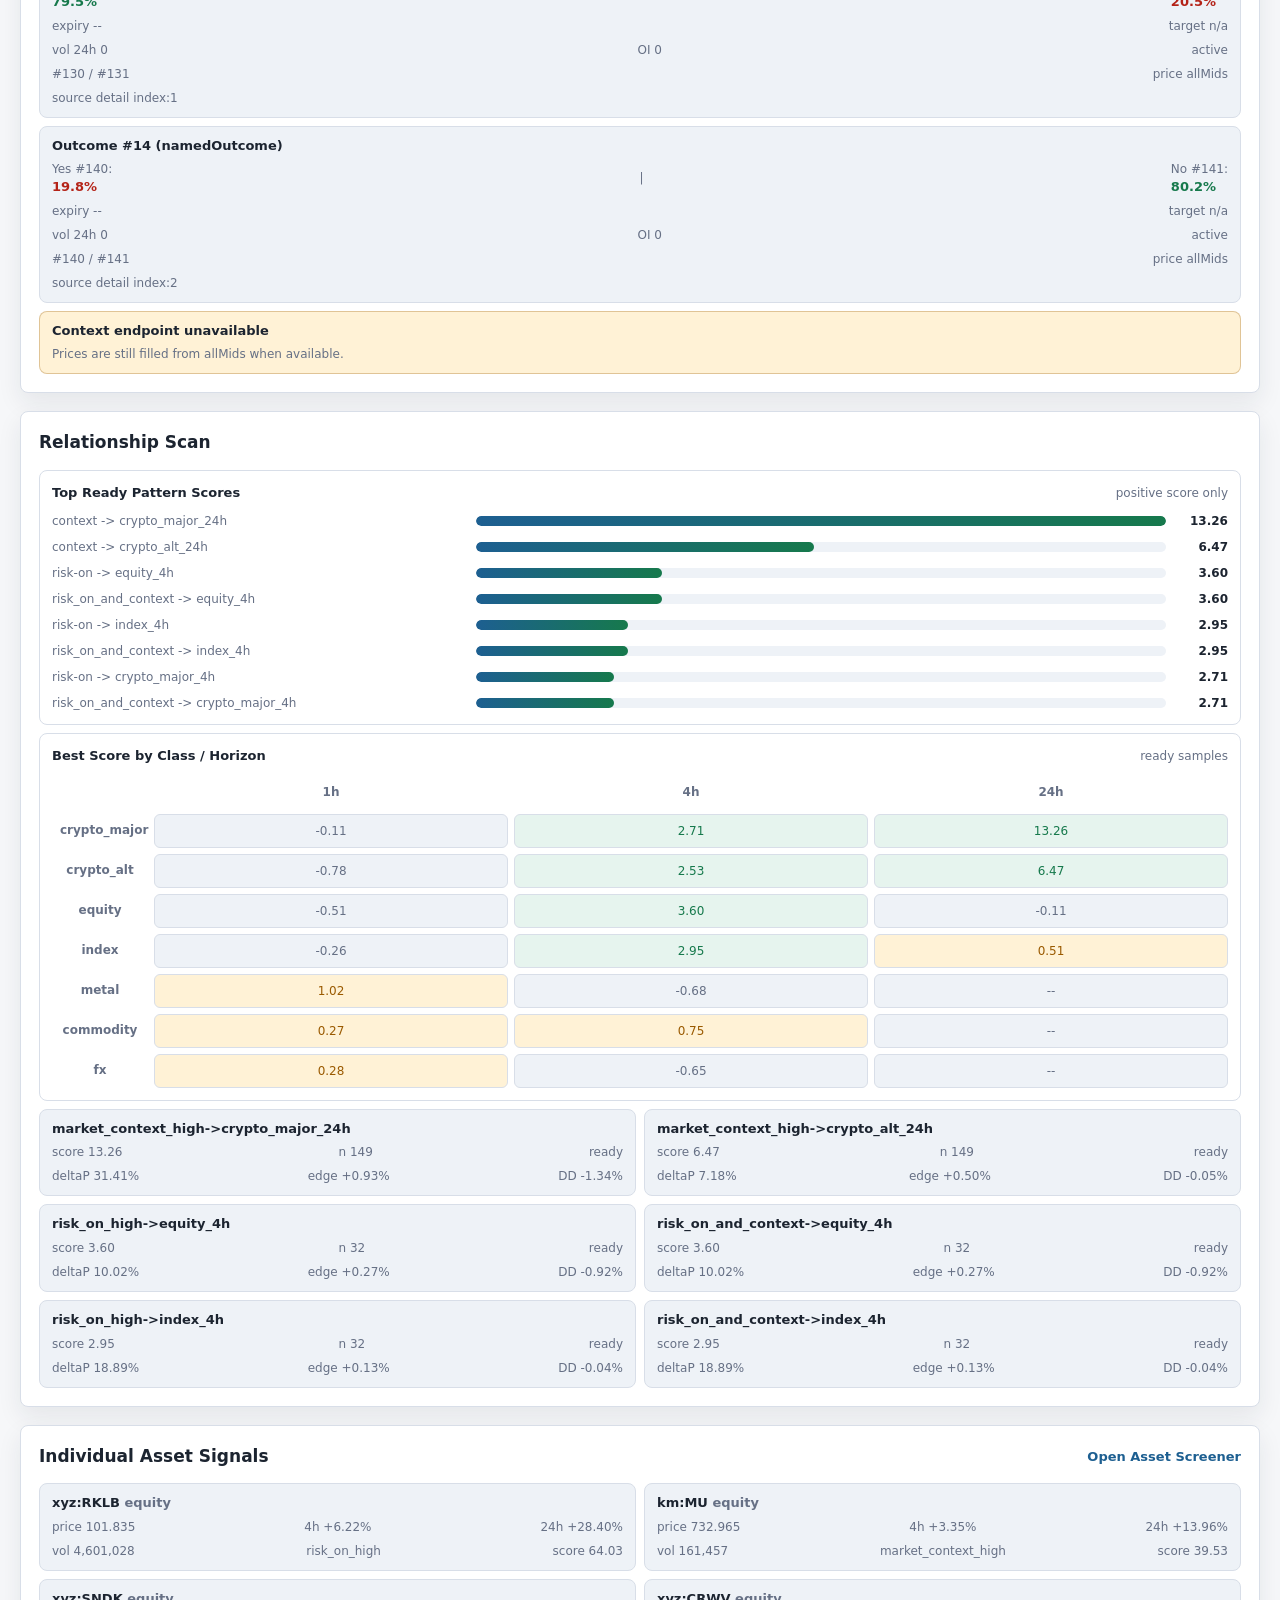
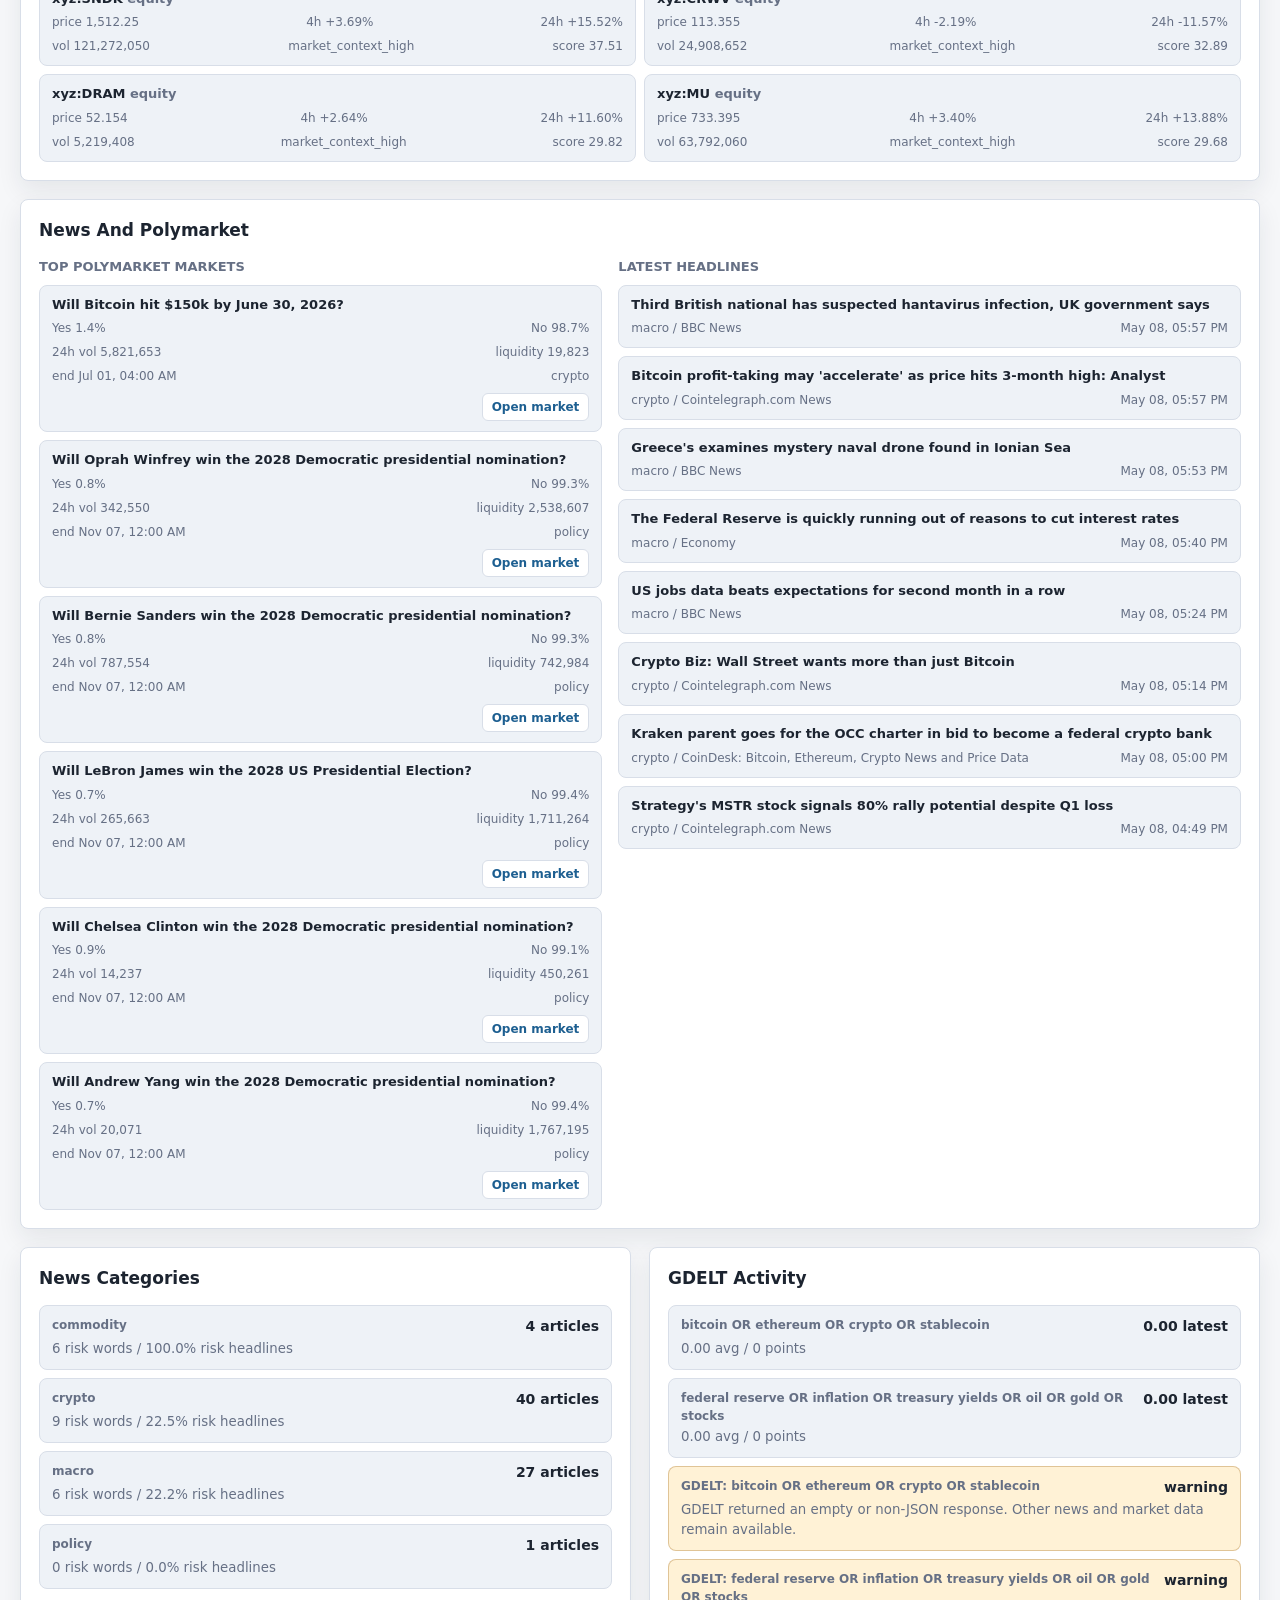
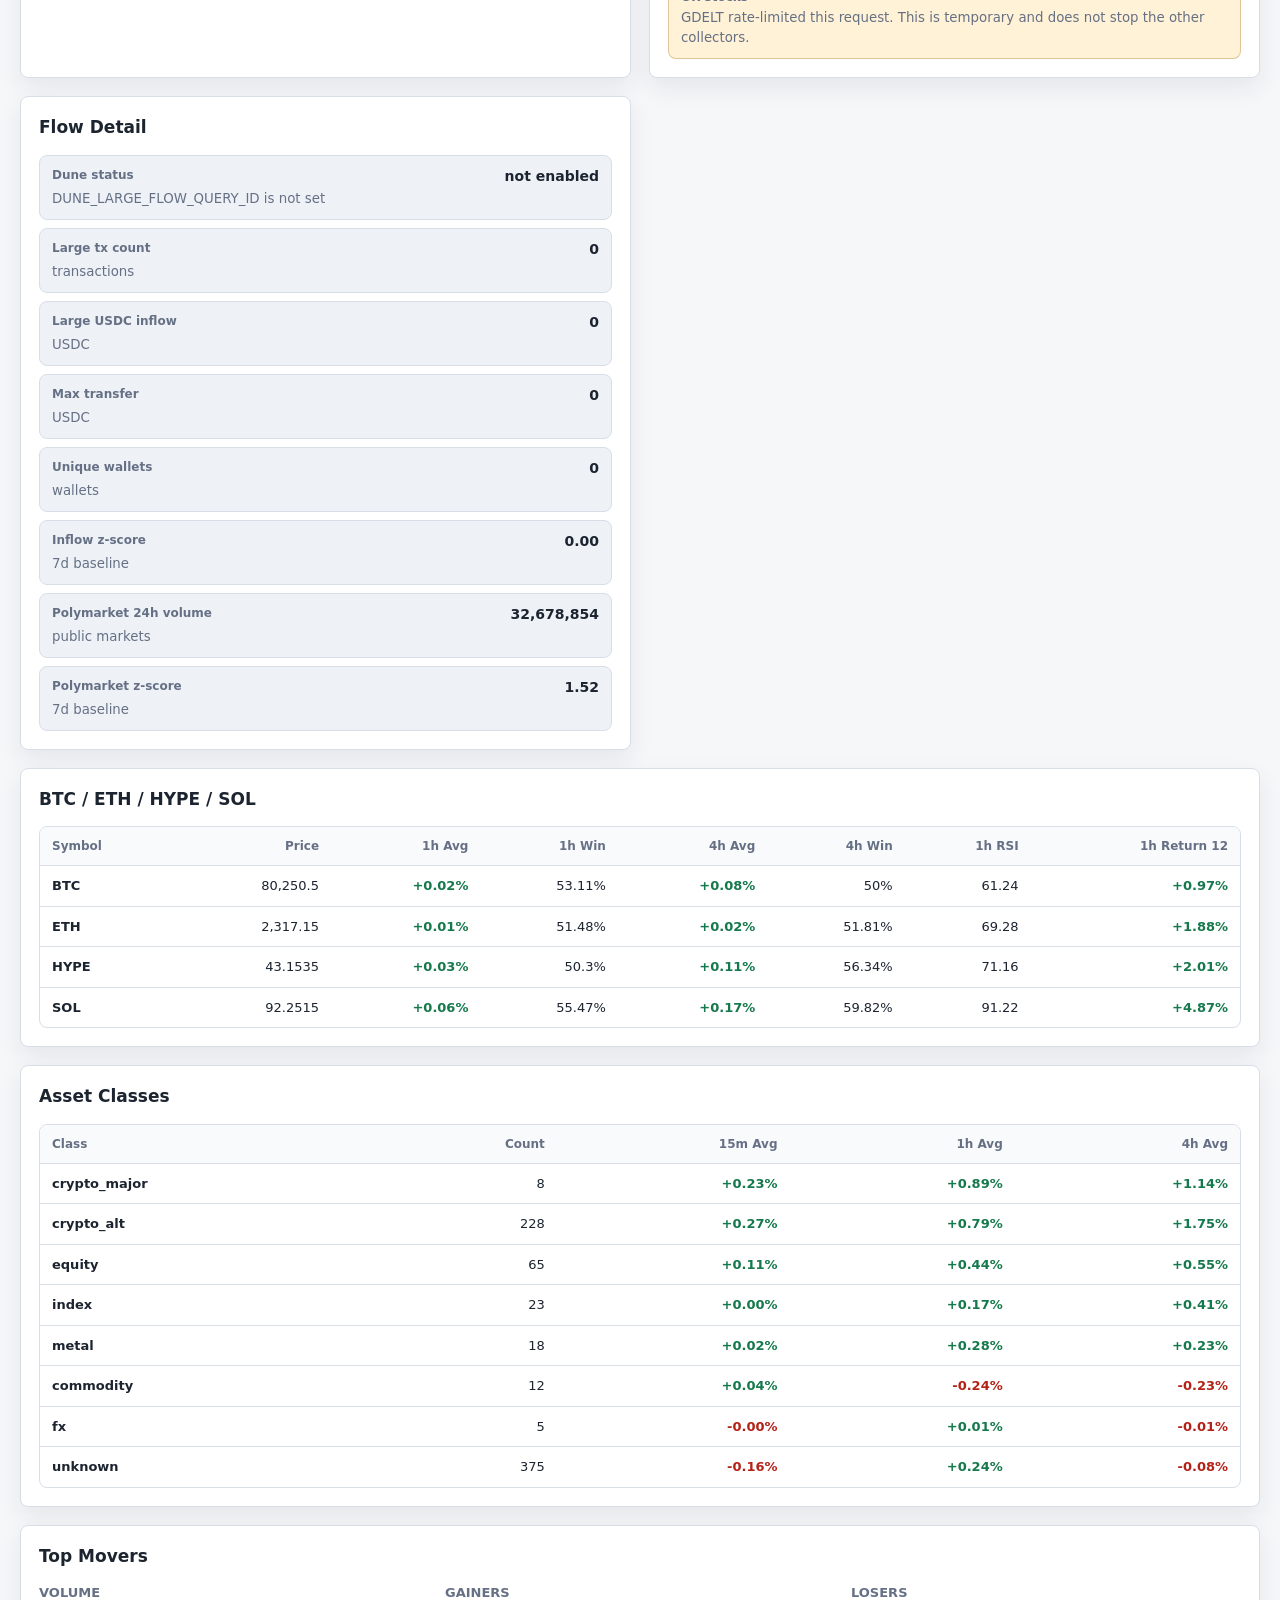
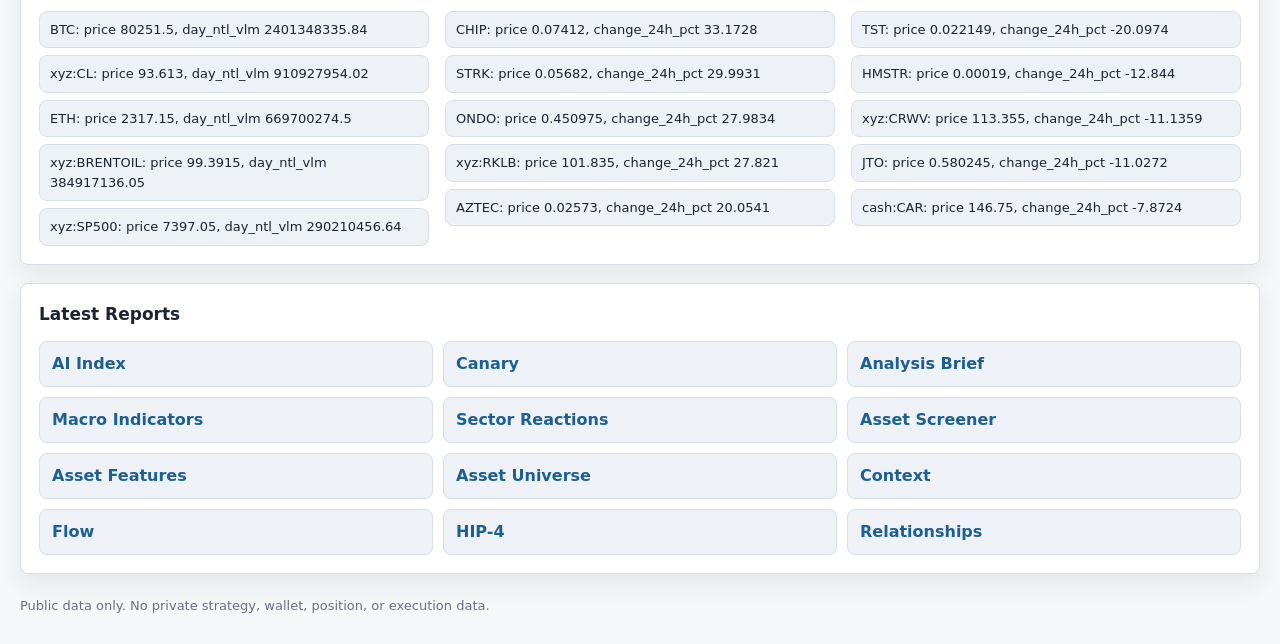
==== commit 32d9a769: "feat: add sector reaction tracking" ====
--- a/docs/index.html
+++ b/docs/index.html
@@ -191,6 +191,14 @@
         <div id="macroIndicatorList" class="detail-list"></div>
       </section>
 
+      <section class="panel panel--wide" aria-labelledby="sectorReactionTitle">
+        <div class="section-head">
+          <h2 id="sectorReactionTitle">Sector Reactions</h2>
+          <a class="text-link" href="./data/reports/latest_sector_reactions.md">Open Report</a>
+        </div>
+        <div id="sectorReactionList" class="item-list"></div>
+      </section>
+
       <section class="panel panel--wide" aria-labelledby="healthPolymarketTitle">
         <div class="section-head"><h2 id="healthPolymarketTitle">Pandemic / Health Markets</h2></div>
         <div id="healthPolymarketList" class="item-list"></div>
@@ -327,6 +335,7 @@
           <a href="./data/reports/latest_canary_signals.md">Canary</a>
           <a href="./data/reports/latest_ai_analysis_brief.md">Analysis Brief</a>
           <a href="./data/reports/latest_macro_indicators.md">Macro Indicators</a>
+          <a href="./data/reports/latest_sector_reactions.md">Sector Reactions</a>
           <a href="./assets.html">Asset Screener</a>
           <a href="./data/reports/latest_asset_features.md">Asset Features</a>
           <a href="./data/reports/latest_asset_universe.md">Asset Universe</a>
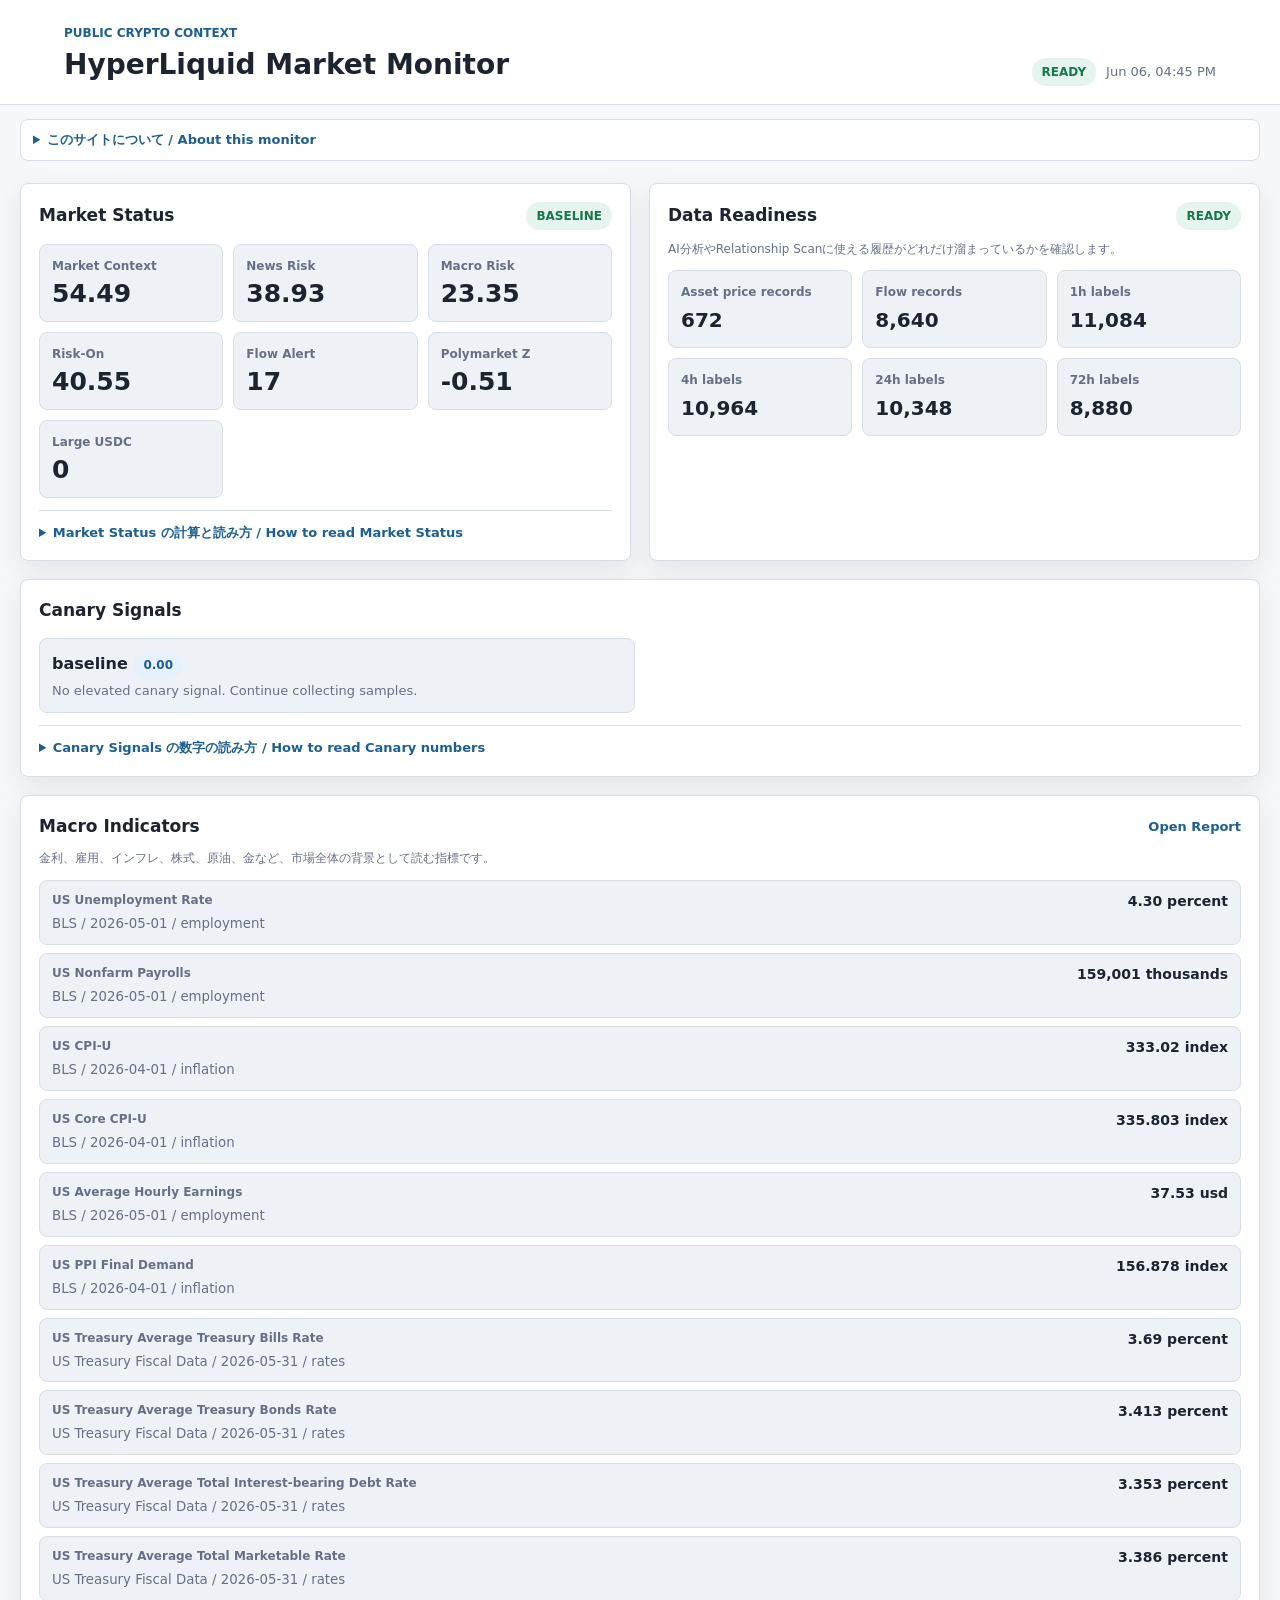
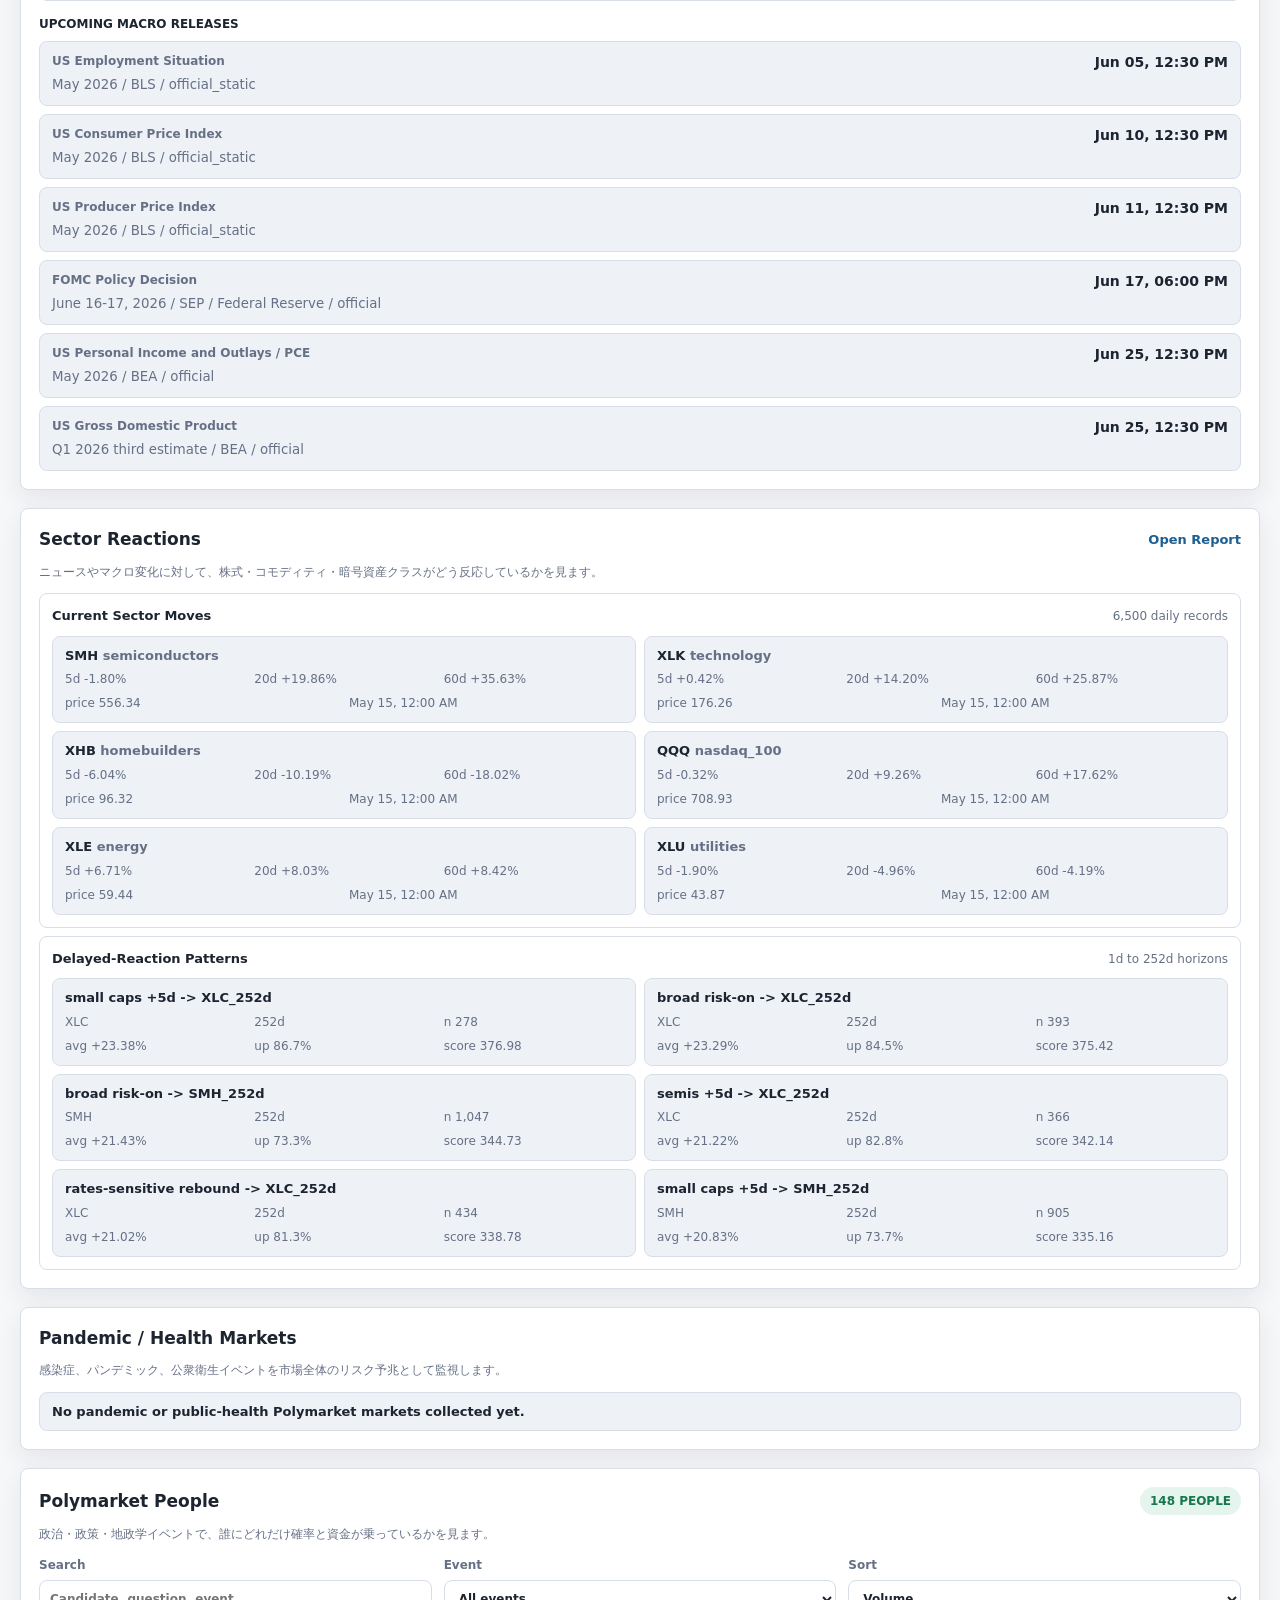
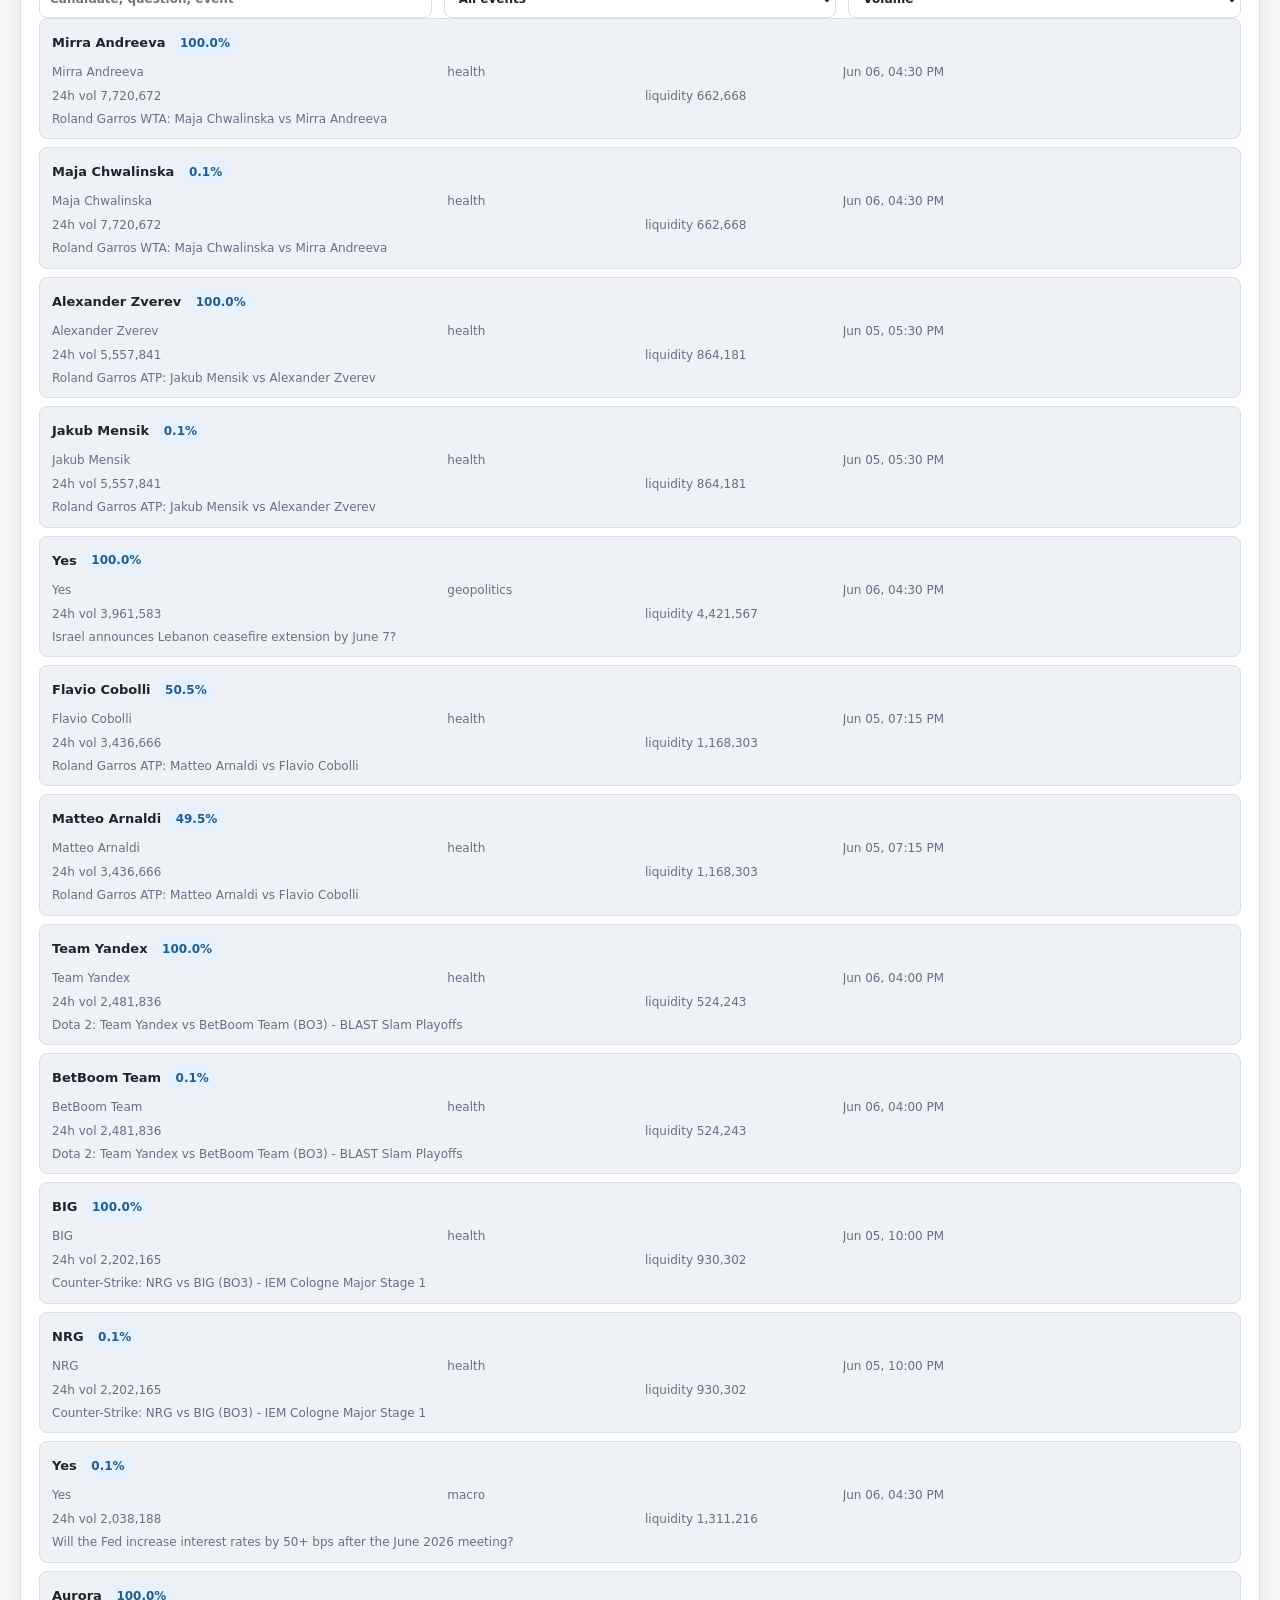
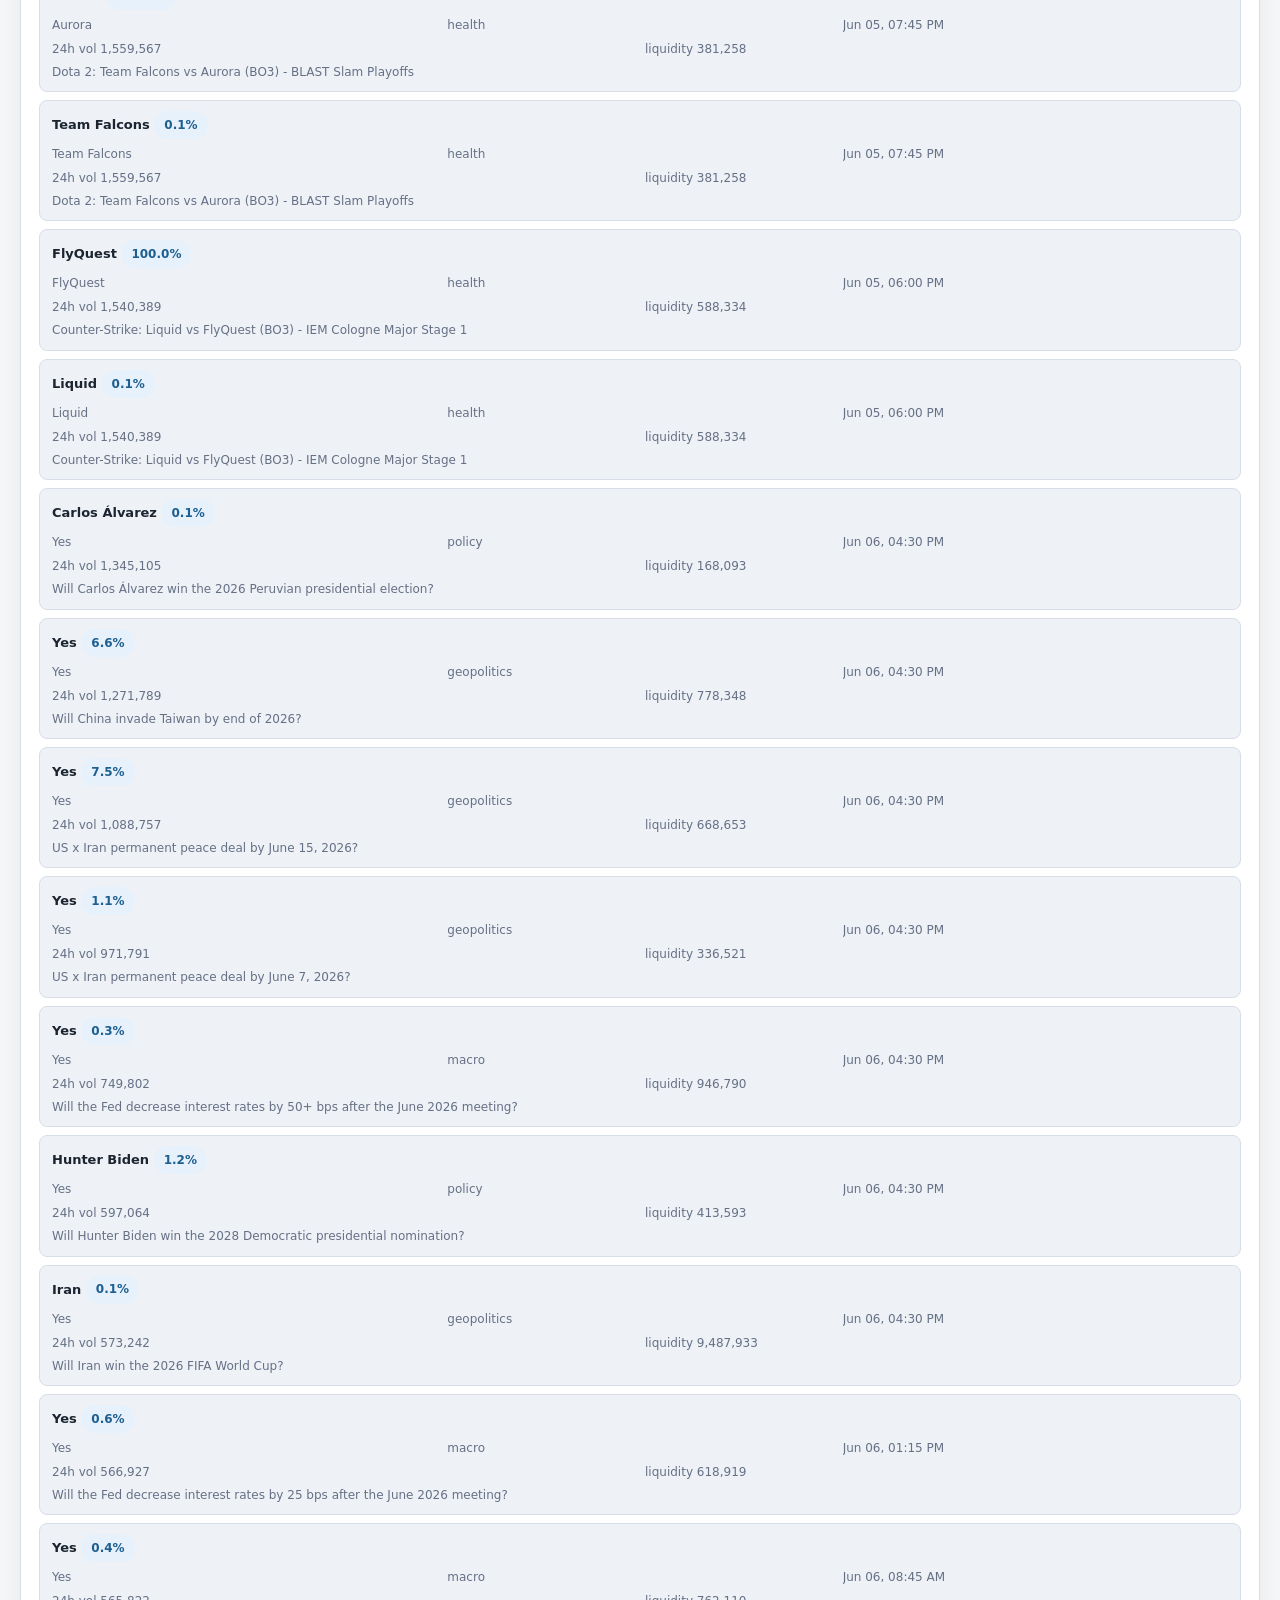
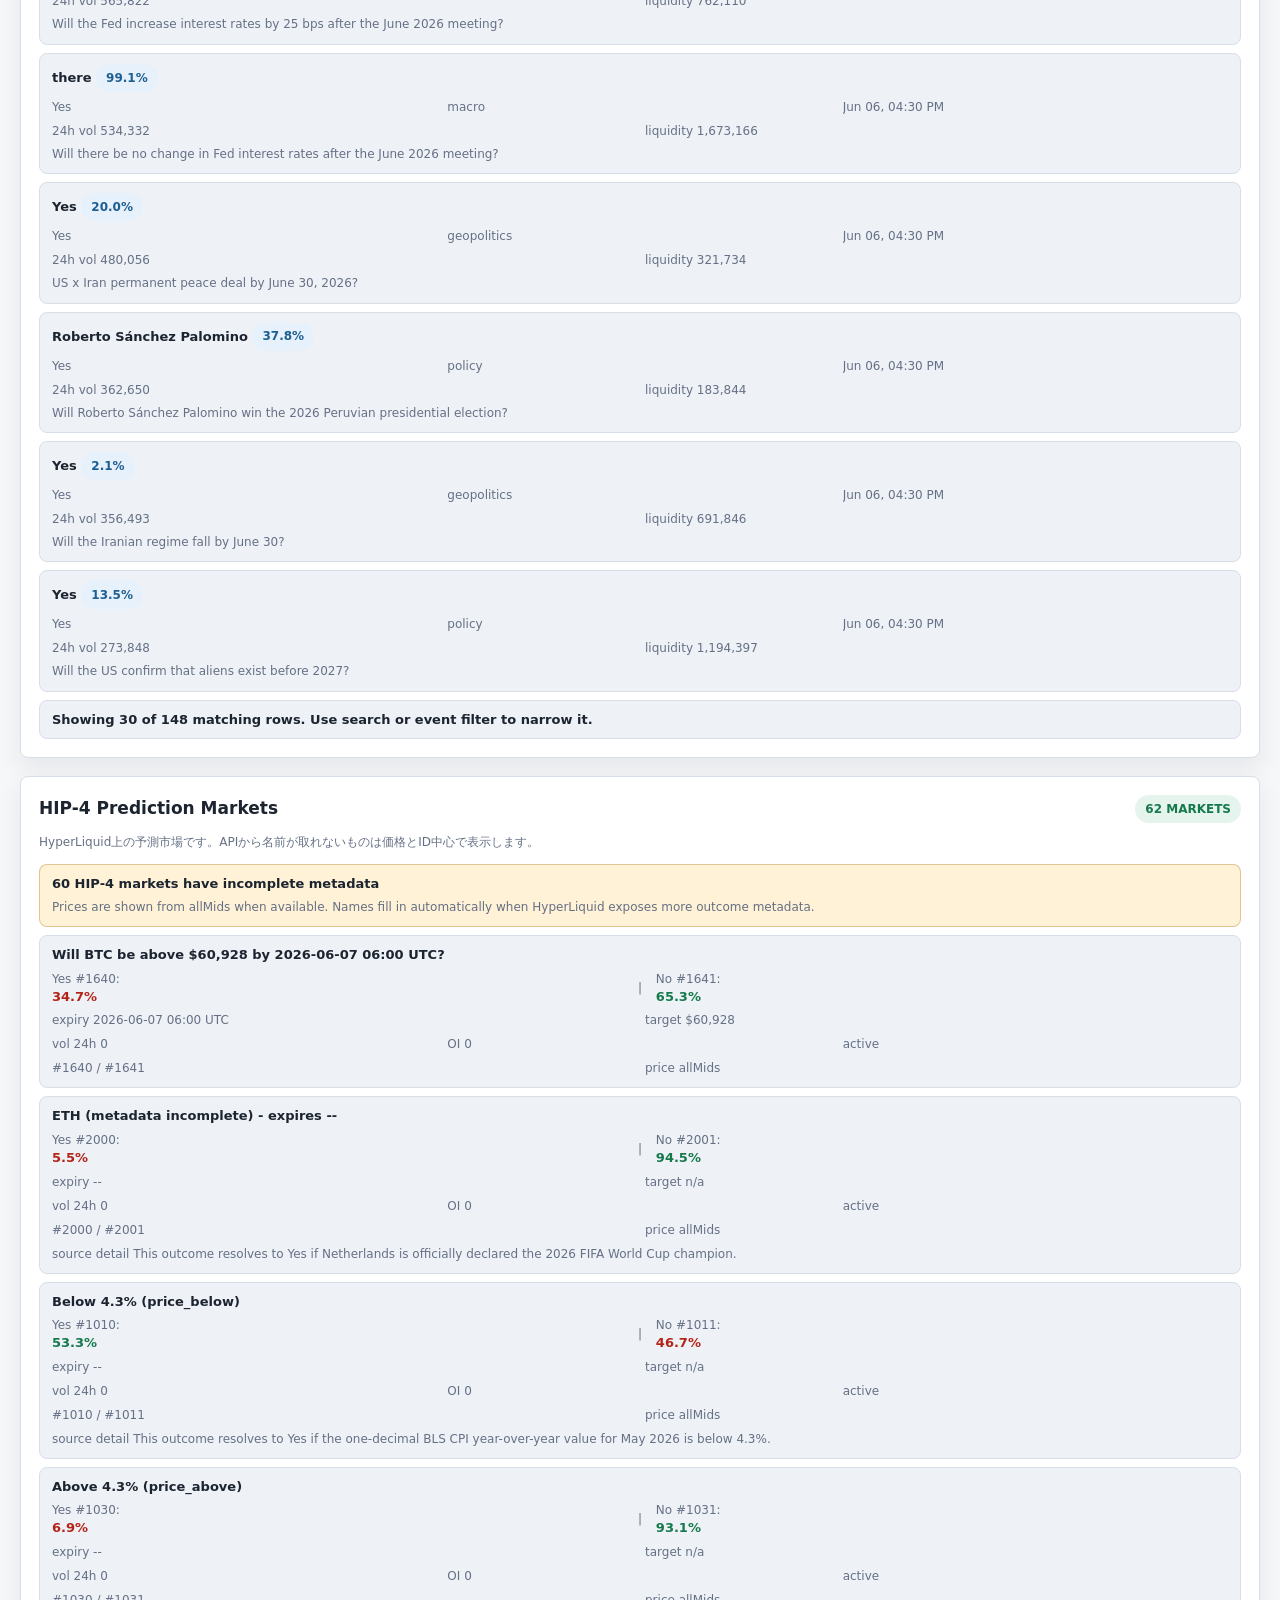
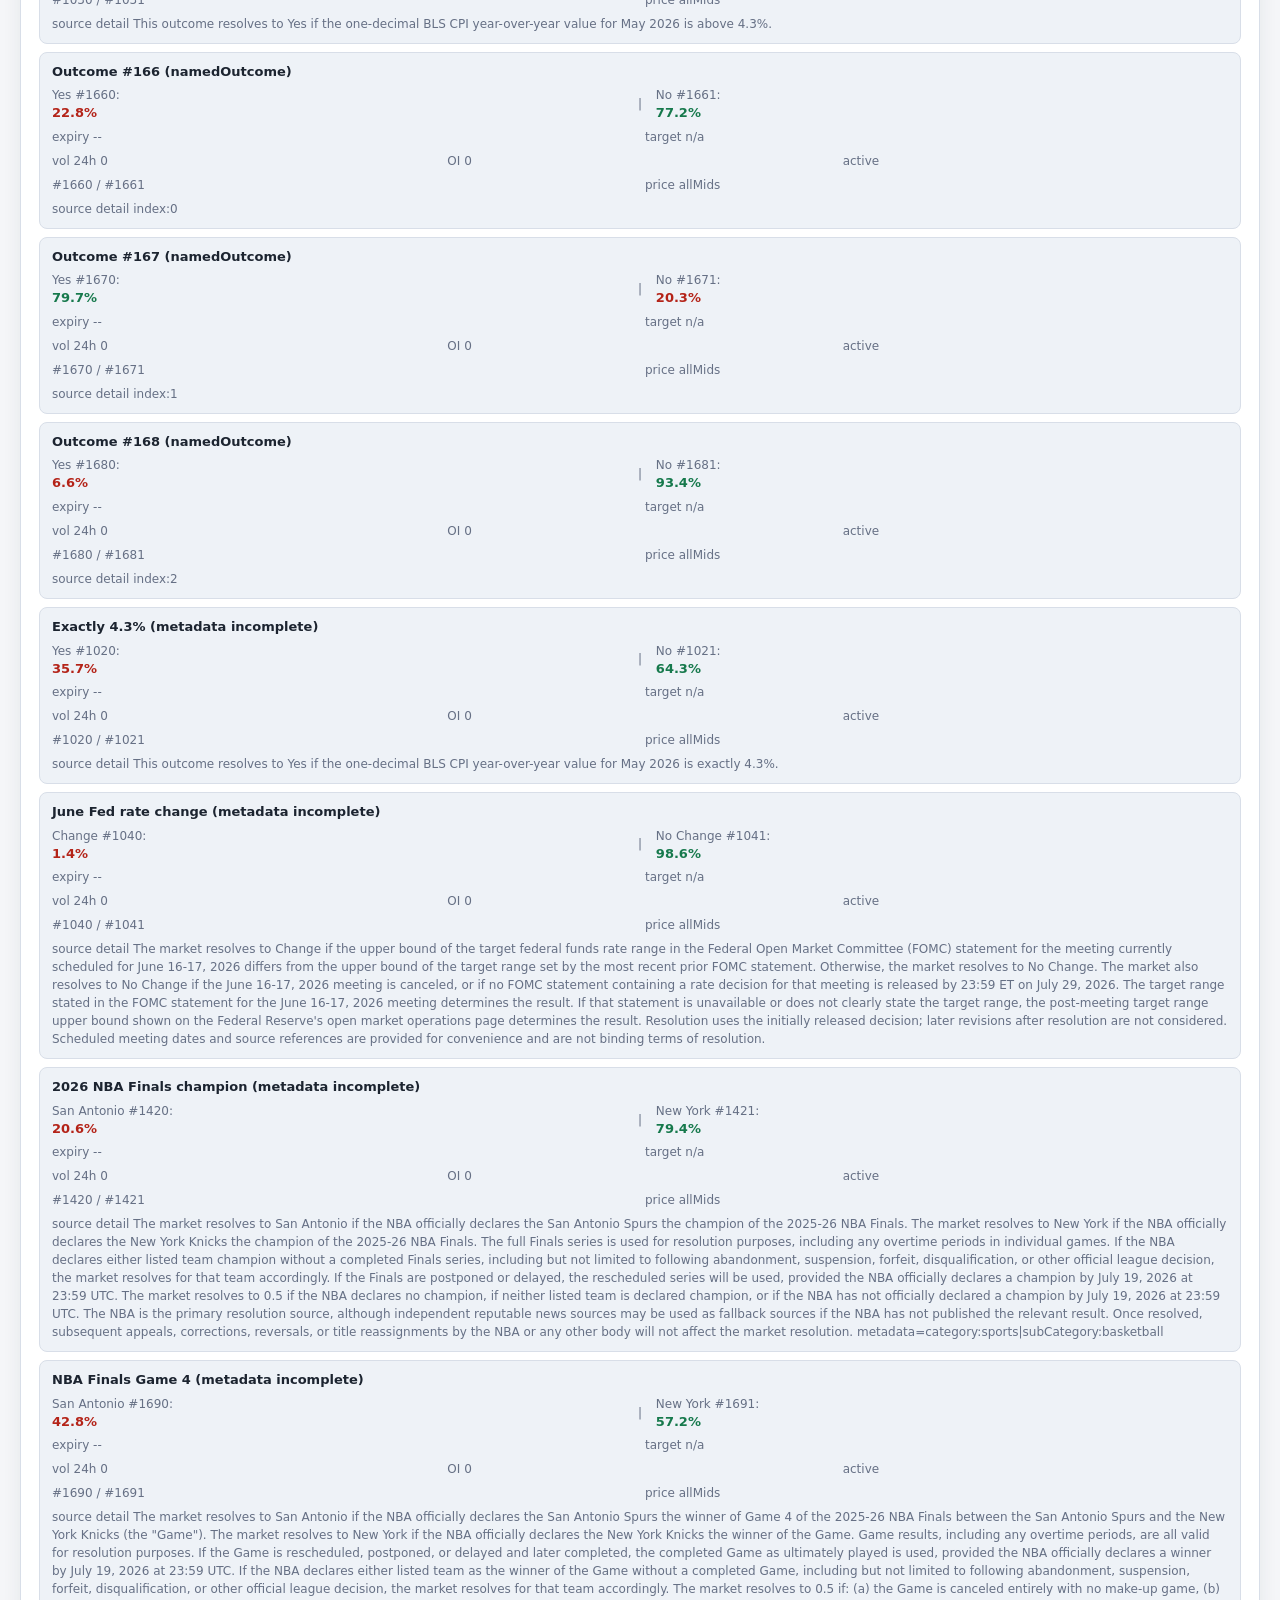
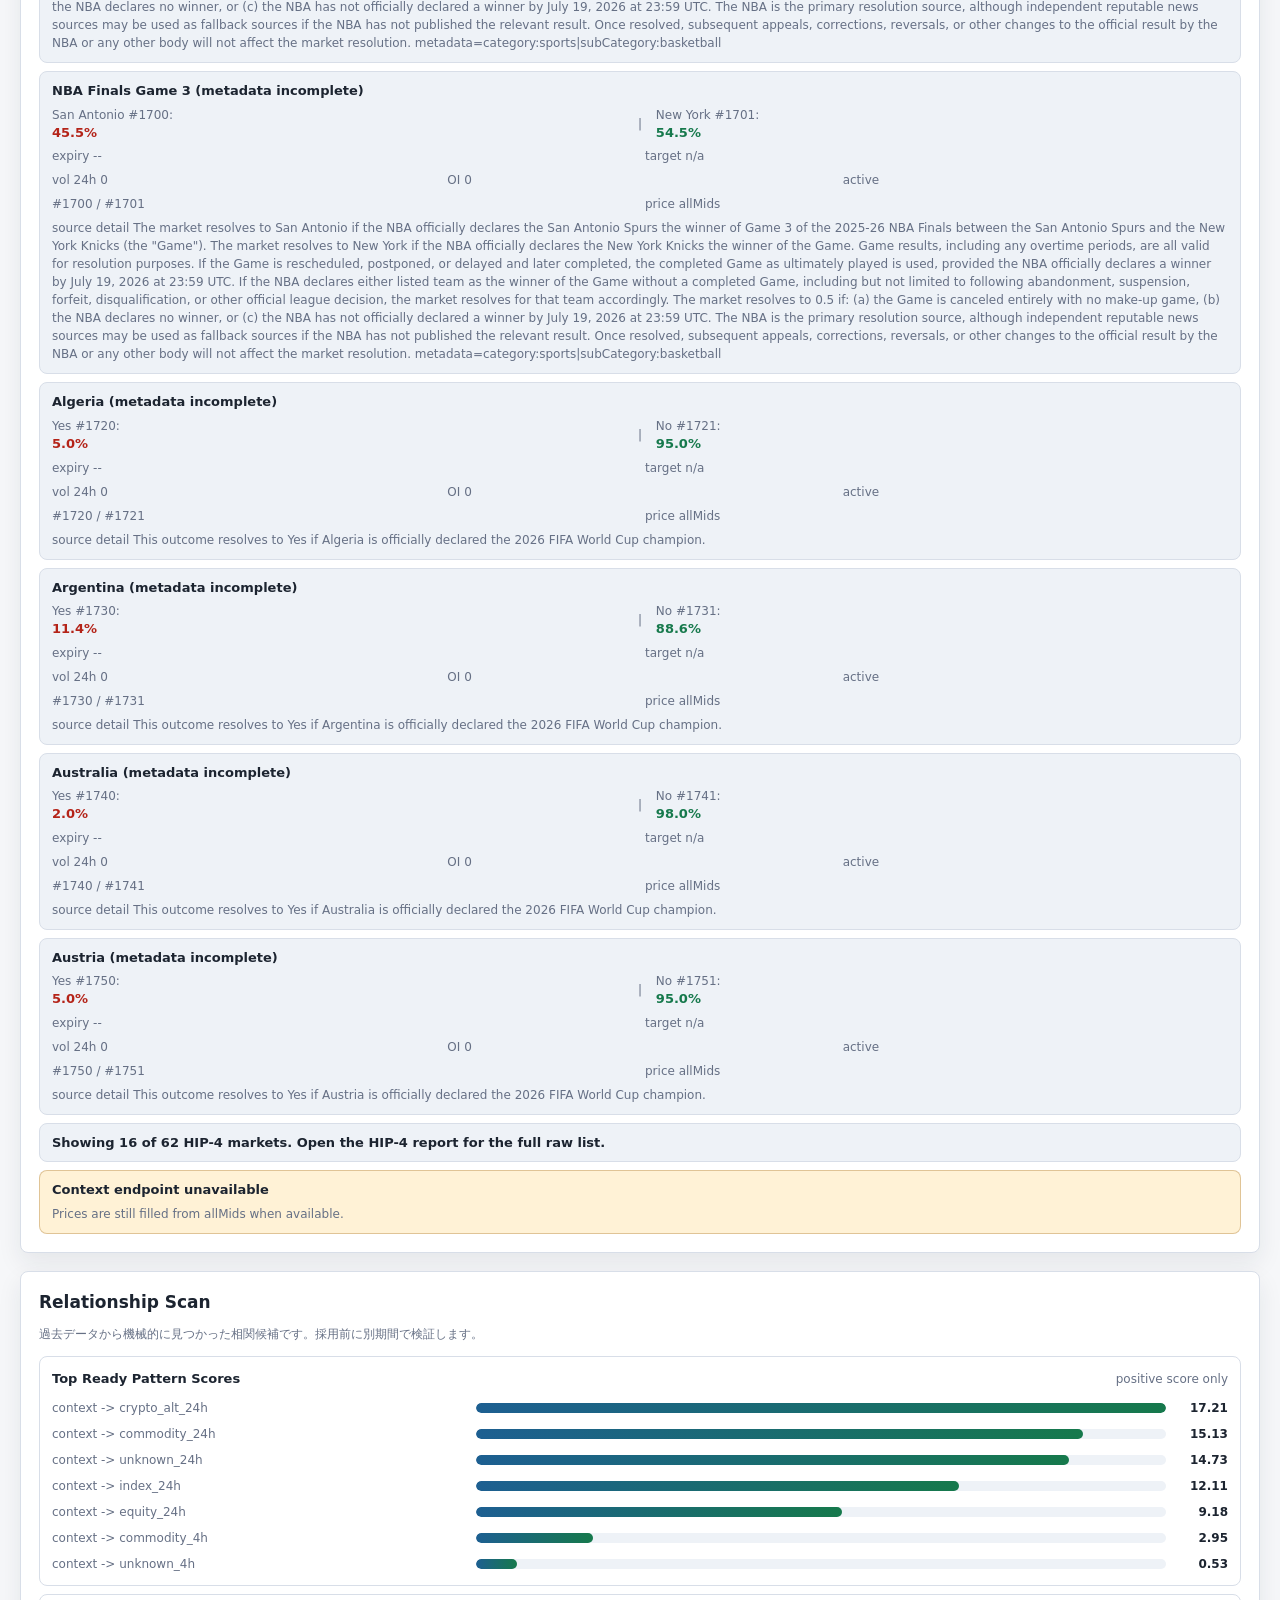
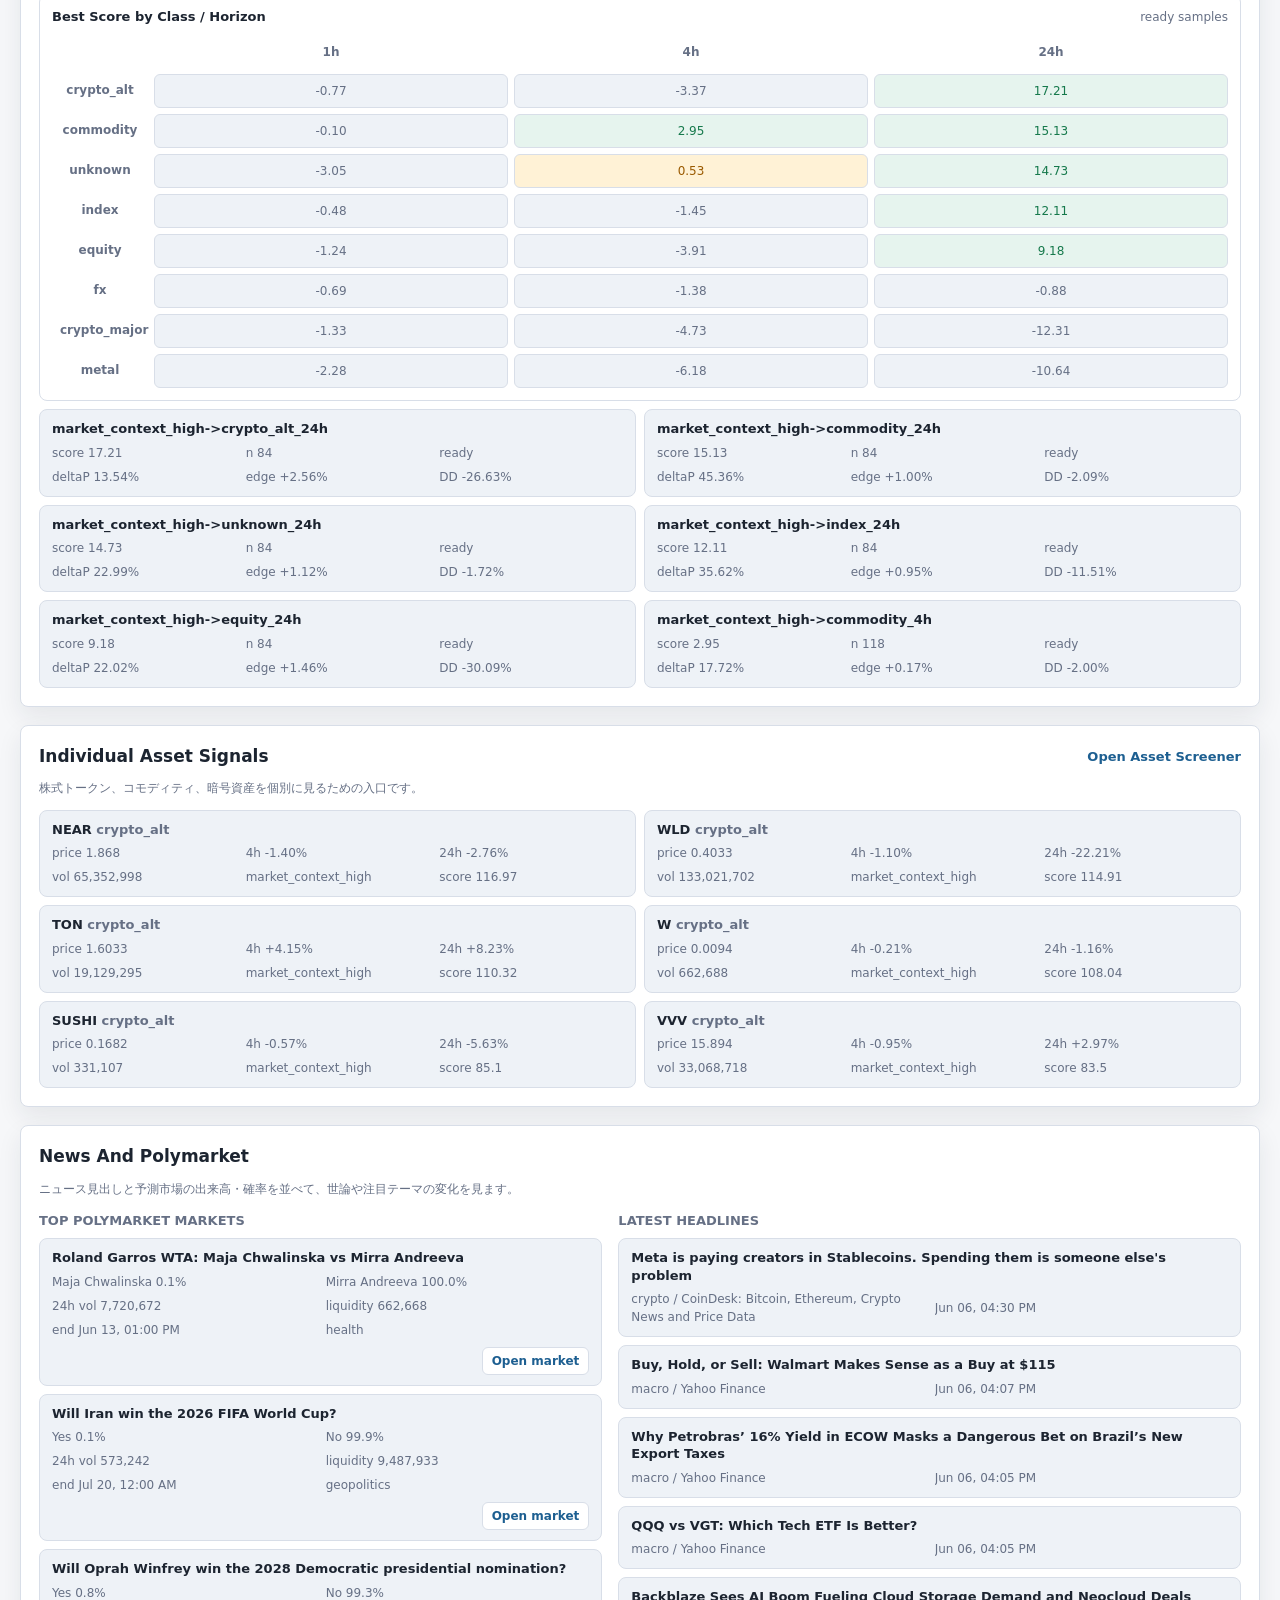
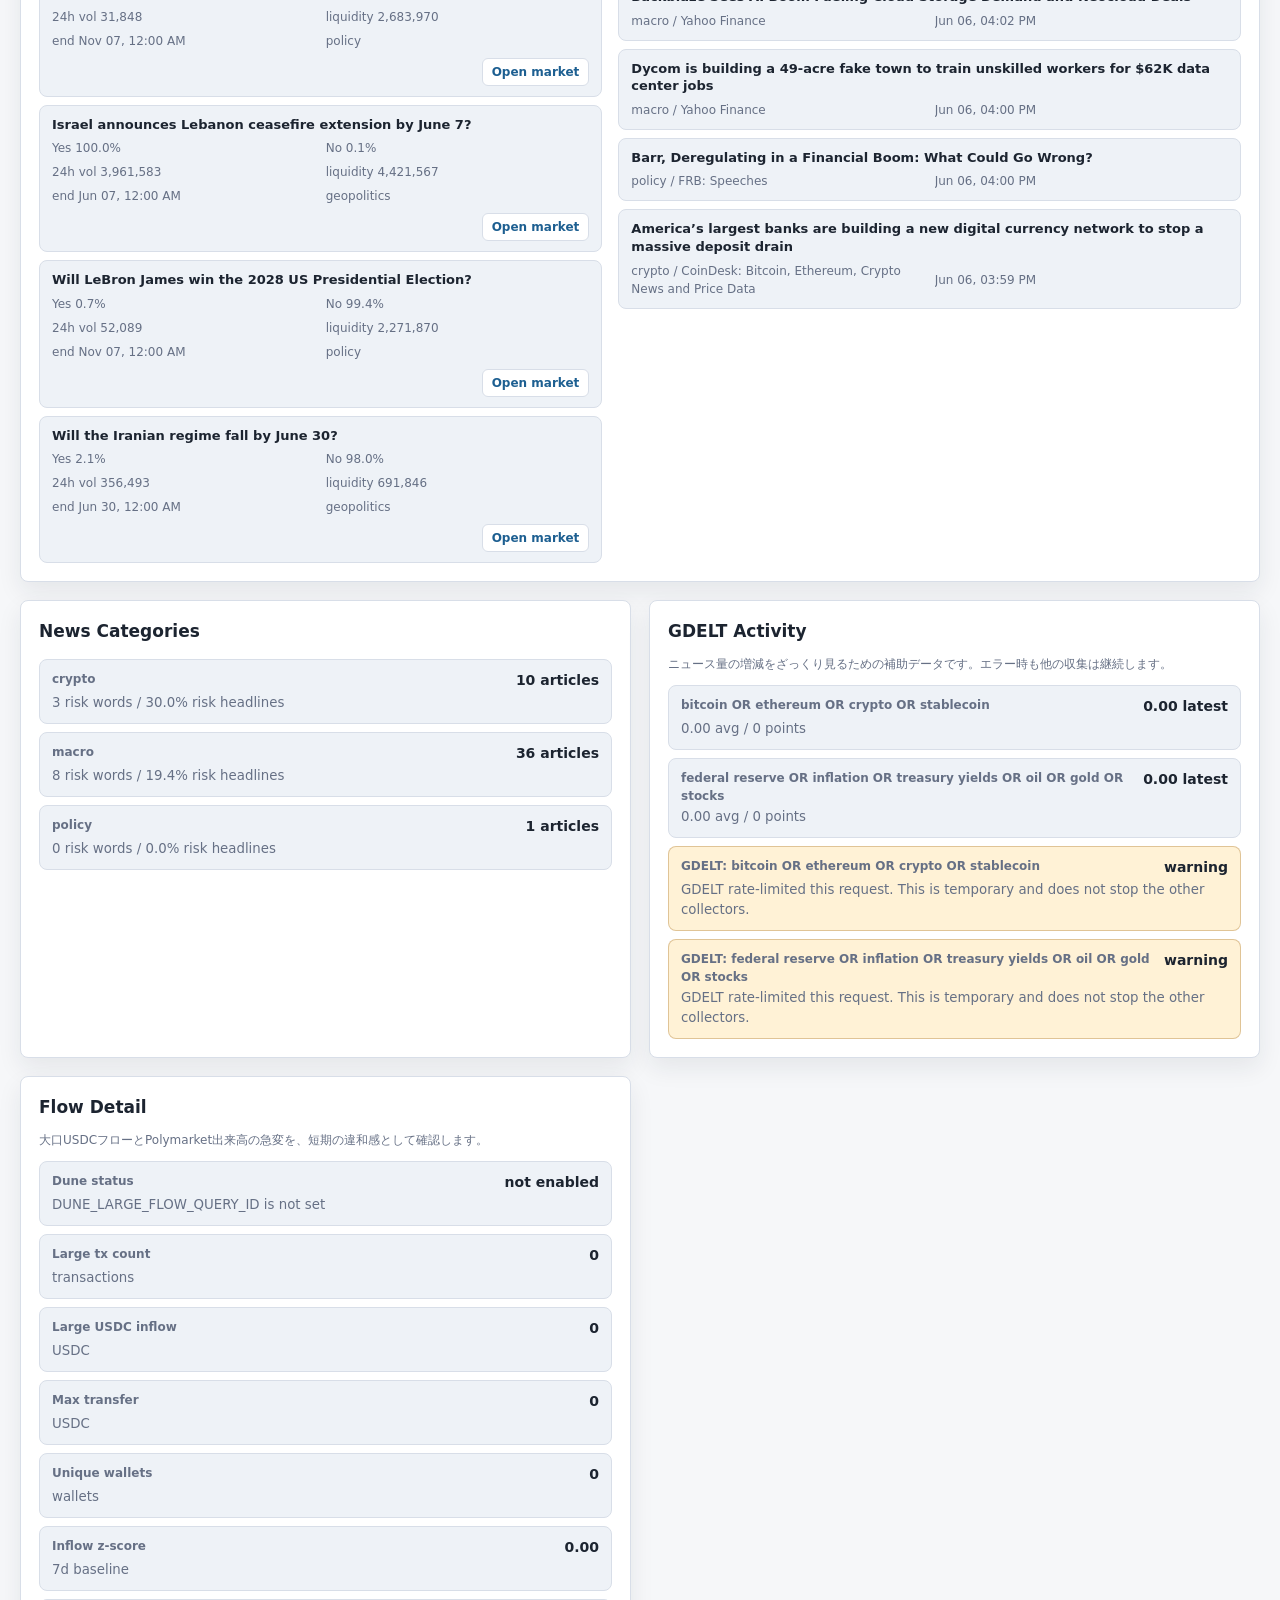
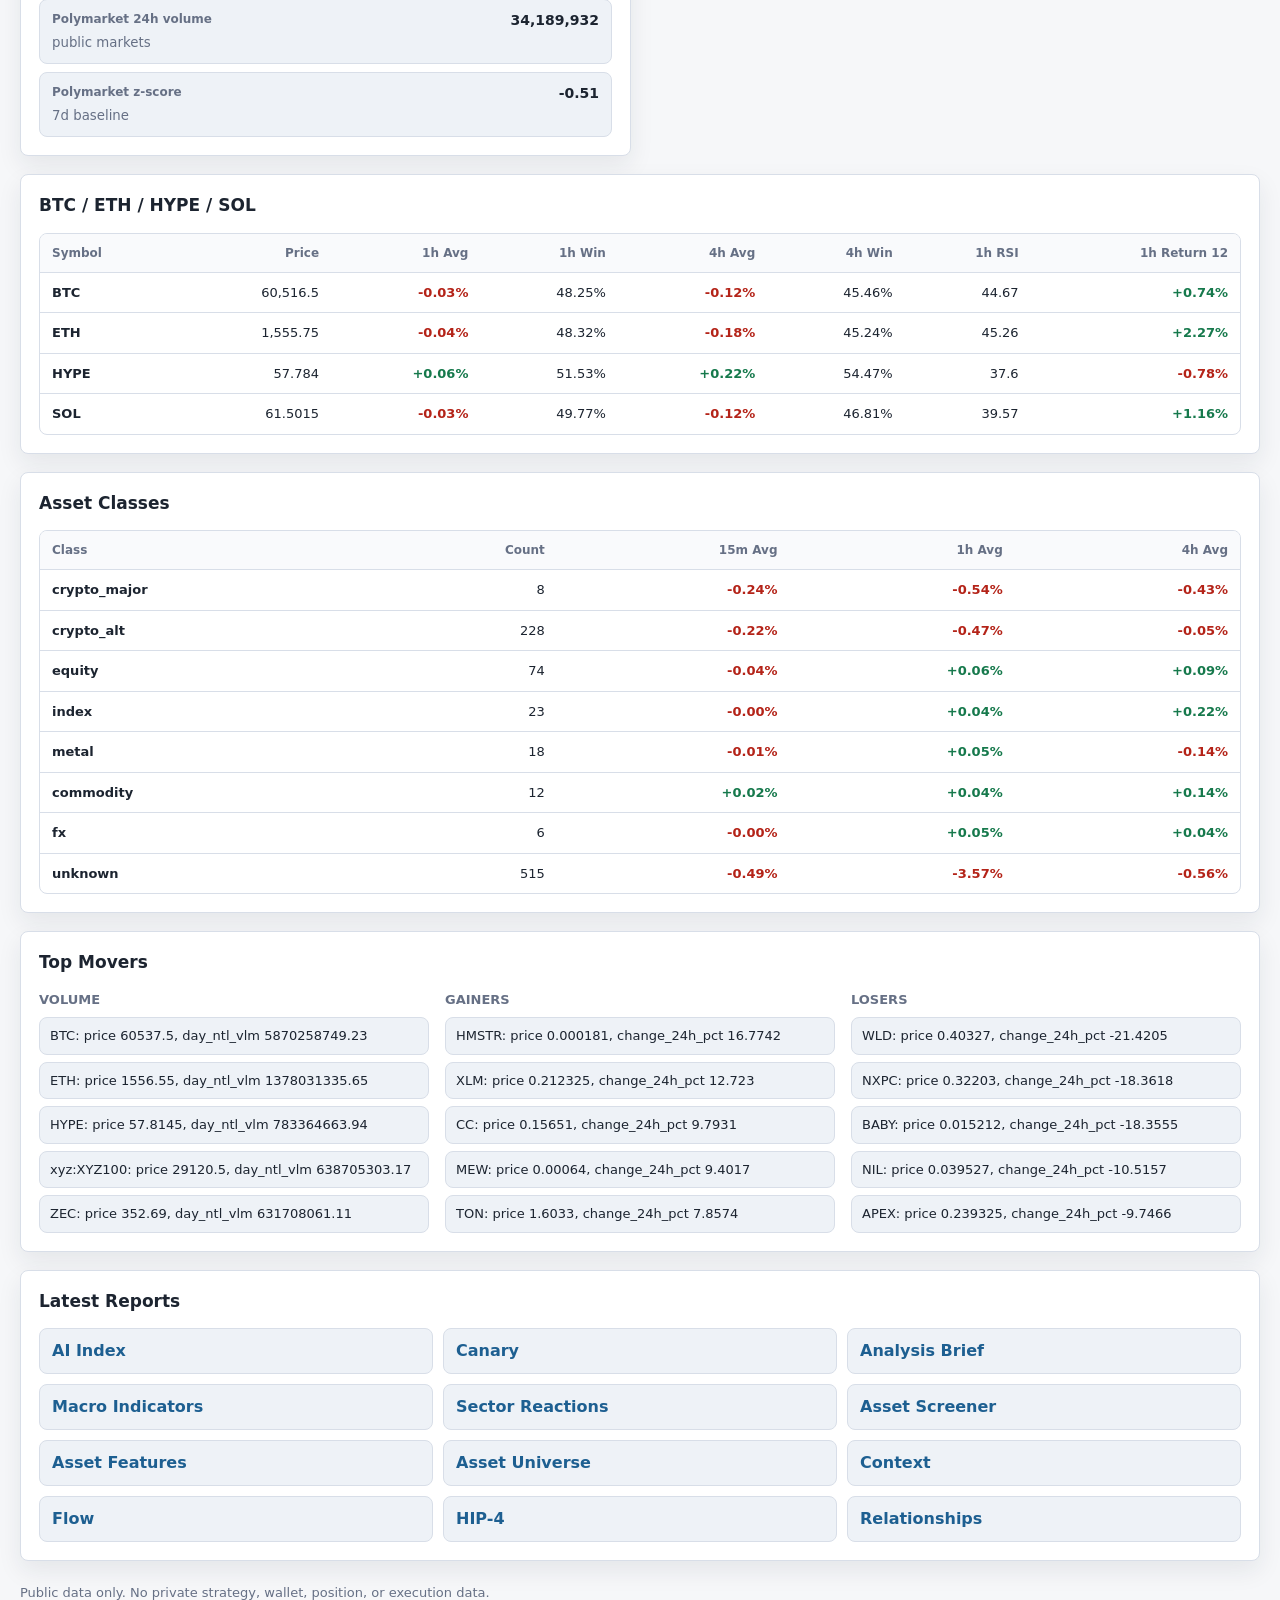
==== commit f850d4eb: "improve public monitor readability" ====
--- a/docs/index.html
+++ b/docs/index.html
@@ -119,6 +119,7 @@
           <h2 id="dataTitle">Data Readiness</h2>
           <span id="correlationStatus" class="badge badge--neutral">--</span>
         </div>
+        <p class="section-note">AI分析やRelationship Scanに使える履歴がどれだけ溜まっているかを確認します。</p>
         <div class="readiness">
           <div><span class="label">Asset price records</span><strong id="assetPriceRecords">--</strong></div>
           <div><span class="label">Flow records</span><strong id="flowRecords">--</strong></div>
@@ -188,6 +189,7 @@
           <h2 id="macroIndicatorTitle">Macro Indicators</h2>
           <a class="text-link" href="./data/reports/latest_macro_indicators.md">Open Report</a>
         </div>
+        <p class="section-note">金利、雇用、インフレ、株式、原油、金など、市場全体の背景として読む指標です。</p>
         <div id="macroIndicatorList" class="detail-list"></div>
       </section>
 
@@ -196,11 +198,13 @@
           <h2 id="sectorReactionTitle">Sector Reactions</h2>
           <a class="text-link" href="./data/reports/latest_sector_reactions.md">Open Report</a>
         </div>
+        <p class="section-note">ニュースやマクロ変化に対して、株式・コモディティ・暗号資産クラスがどう反応しているかを見ます。</p>
         <div id="sectorReactionList" class="item-list"></div>
       </section>
 
       <section class="panel panel--wide" aria-labelledby="healthPolymarketTitle">
         <div class="section-head"><h2 id="healthPolymarketTitle">Pandemic / Health Markets</h2></div>
+        <p class="section-note">感染症、パンデミック、公衆衛生イベントを市場全体のリスク予兆として監視します。</p>
         <div id="healthPolymarketList" class="item-list"></div>
       </section>
 
@@ -209,6 +213,7 @@
           <h2 id="polymarketPeopleTitle">Polymarket People</h2>
           <span id="polymarketPeopleCount" class="badge badge--neutral">--</span>
         </div>
+        <p class="section-note">政治・政策・地政学イベントで、誰にどれだけ確率と資金が乗っているかを見ます。</p>
         <div class="asset-controls">
           <label>
             Search
@@ -235,11 +240,13 @@
           <h2 id="hip4Title">HIP-4 Prediction Markets</h2>
           <span id="hip4Badge" class="badge badge--neutral">--</span>
         </div>
+        <p class="section-note">HyperLiquid上の予測市場です。APIから名前が取れないものは価格とID中心で表示します。</p>
         <div id="hip4List" class="item-list"></div>
       </section>
 
       <section class="panel panel--wide" aria-labelledby="relationshipTitle">
         <div class="section-head"><h2 id="relationshipTitle">Relationship Scan</h2></div>
+        <p class="section-note">過去データから機械的に見つかった相関候補です。採用前に別期間で検証します。</p>
         <div id="relationshipList" class="item-list"></div>
       </section>
 
@@ -248,11 +255,13 @@
           <h2 id="individualSignalsTitle">Individual Asset Signals</h2>
           <a class="text-link" href="./assets.html">Open Asset Screener</a>
         </div>
+        <p class="section-note">株式トークン、コモディティ、暗号資産を個別に見るための入口です。</p>
         <div id="individualSignalsList" class="item-list relationship-cards"></div>
       </section>
 
       <section class="panel panel--wide" aria-labelledby="intelligenceTitle">
         <div class="section-head"><h2 id="intelligenceTitle">News And Polymarket</h2></div>
+        <p class="section-note">ニュース見出しと予測市場の出来高・確率を並べて、世論や注目テーマの変化を見ます。</p>
         <div class="intel-grid">
           <div>
             <h3>Top Polymarket Markets</h3>
@@ -272,11 +281,13 @@
 
       <section class="panel" aria-labelledby="gdeltTitle">
         <div class="section-head"><h2 id="gdeltTitle">GDELT Activity</h2></div>
+        <p class="section-note">ニュース量の増減をざっくり見るための補助データです。エラー時も他の収集は継続します。</p>
         <div id="gdeltList" class="detail-list"></div>
       </section>
 
       <section class="panel" aria-labelledby="flowDetailTitle">
         <div class="section-head"><h2 id="flowDetailTitle">Flow Detail</h2></div>
+        <p class="section-note">大口USDCフローとPolymarket出来高の急変を、短期の違和感として確認します。</p>
         <div id="flowDetailList" class="detail-list"></div>
       </section>
 
--- a/docs/styles.css
+++ b/docs/styles.css
@@ -160,6 +160,14 @@
   margin-bottom: 14px;
 }
 
+.section-note {
+  margin: -4px 0 12px;
+  color: var(--muted);
+  font-size: 12px;
+  line-height: 1.55;
+  overflow-wrap: anywhere;
+}
+
 .metric-grid {
   display: grid;
   grid-template-columns: repeat(3, minmax(0, 1fr));
@@ -519,6 +527,7 @@
   display: flex;
   align-items: center;
   justify-content: space-between;
+  flex-wrap: wrap;
   gap: 10px;
   margin-top: 6px;
   color: var(--muted);
@@ -526,10 +535,12 @@
 }
 
 .meta-line span {
+  flex: 1 1 118px;
   min-width: 0;
   overflow: hidden;
+  overflow-wrap: anywhere;
   text-overflow: ellipsis;
-  white-space: nowrap;
+  white-space: normal;
 }
 
 .market-action {
@@ -557,6 +568,15 @@
   text-decoration: none;
 }
 
+.item-card small {
+  display: block;
+  margin-top: 6px;
+  color: var(--muted);
+  font-size: 12px;
+  line-height: 1.45;
+  overflow-wrap: anywhere;
+}
+
 .detail-row {
   display: grid;
   grid-template-columns: minmax(0, 1fr) auto;
@@ -580,6 +600,14 @@
   grid-column: 1 / -1;
   color: var(--muted);
   overflow-wrap: anywhere;
+}
+
+.section-subtitle {
+  margin-top: 6px;
+  color: var(--ink);
+  font-size: 12px;
+  font-weight: 800;
+  text-transform: uppercase;
 }
 
 .detail-row--warning,
@@ -626,7 +654,7 @@
 
 .asset-controls {
   display: grid;
-  grid-template-columns: minmax(220px, 1.4fr) repeat(2, minmax(160px, 0.8fr));
+  grid-template-columns: repeat(auto-fit, minmax(180px, 1fr));
   gap: 12px;
 }
 
@@ -636,6 +664,21 @@
   color: var(--muted);
   font-size: 12px;
   font-weight: 800;
+}
+
+.asset-controls .checkbox-control {
+  display: flex;
+  align-items: center;
+  gap: 8px;
+  min-height: 38px;
+  padding-top: 18px;
+}
+
+.asset-controls .checkbox-control input {
+  width: 16px;
+  min-height: 16px;
+  margin: 0;
+  padding: 0;
 }
 
 .asset-controls input,
@@ -648,6 +691,12 @@
   color: var(--text);
   background: #fff;
   font: inherit;
+}
+
+.asset-controls .checkbox-control input {
+  flex: 0 0 auto;
+  width: 16px;
+  min-height: 16px;
 }
 
 .asset-summary {
@@ -773,4 +822,19 @@
   .panel {
     padding: 14px;
   }
-}
+
+  .meta-line {
+    display: grid;
+    grid-template-columns: 1fr;
+    gap: 4px;
+  }
+
+  .market-action {
+    justify-content: stretch;
+  }
+
+  .market-action a {
+    justify-content: center;
+    width: 100%;
+  }
+}
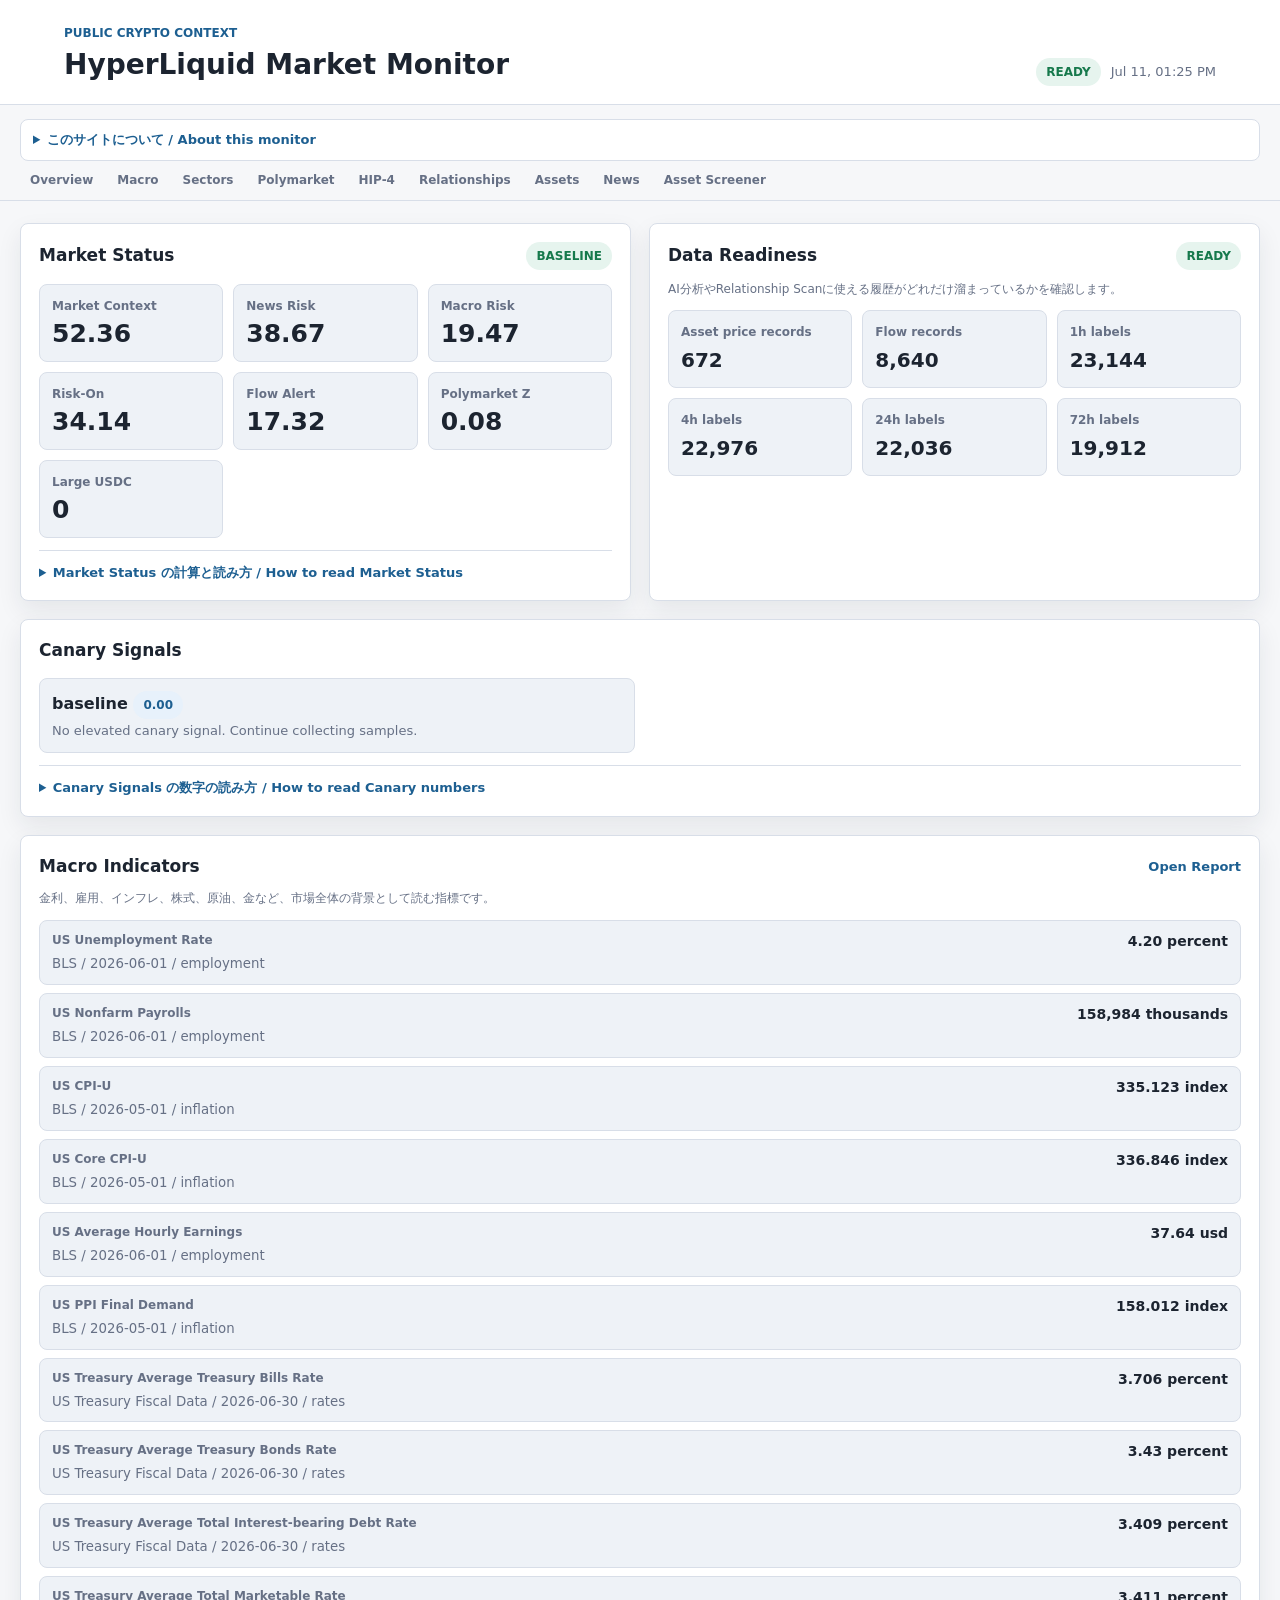
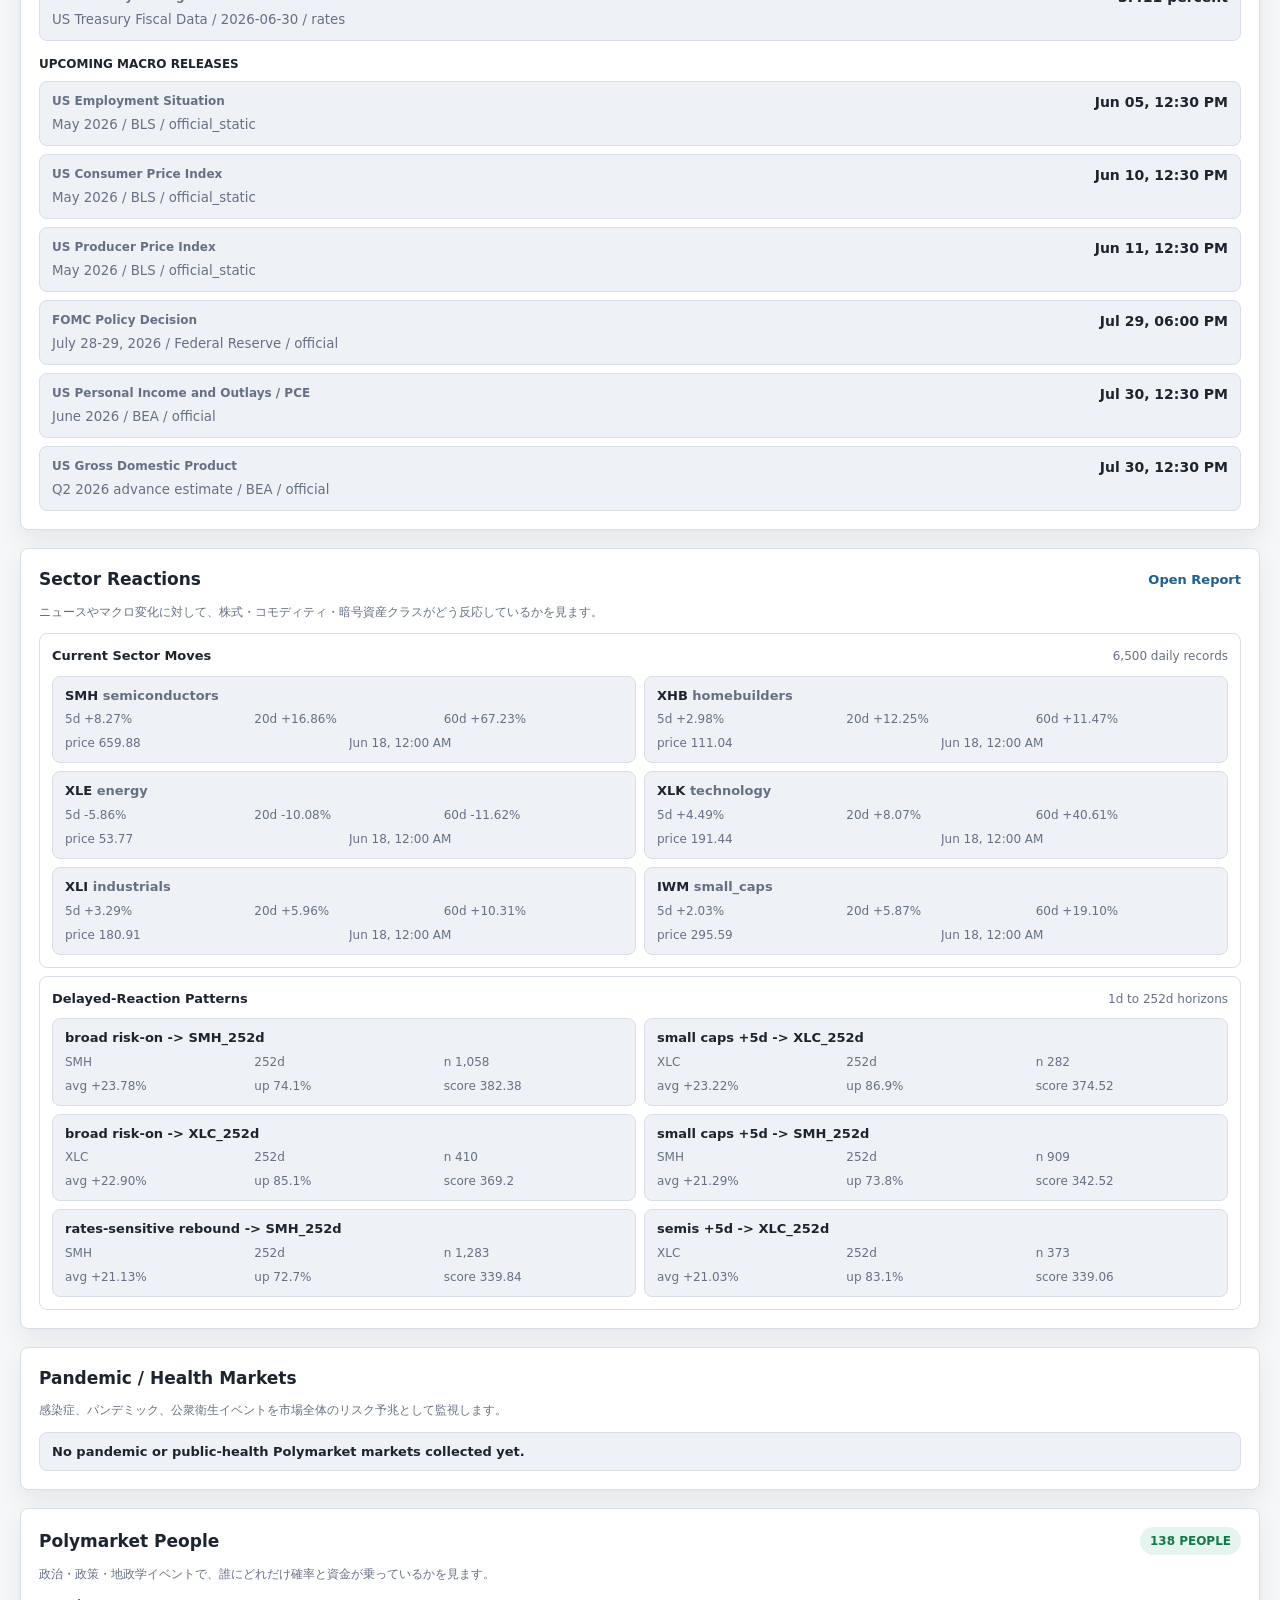
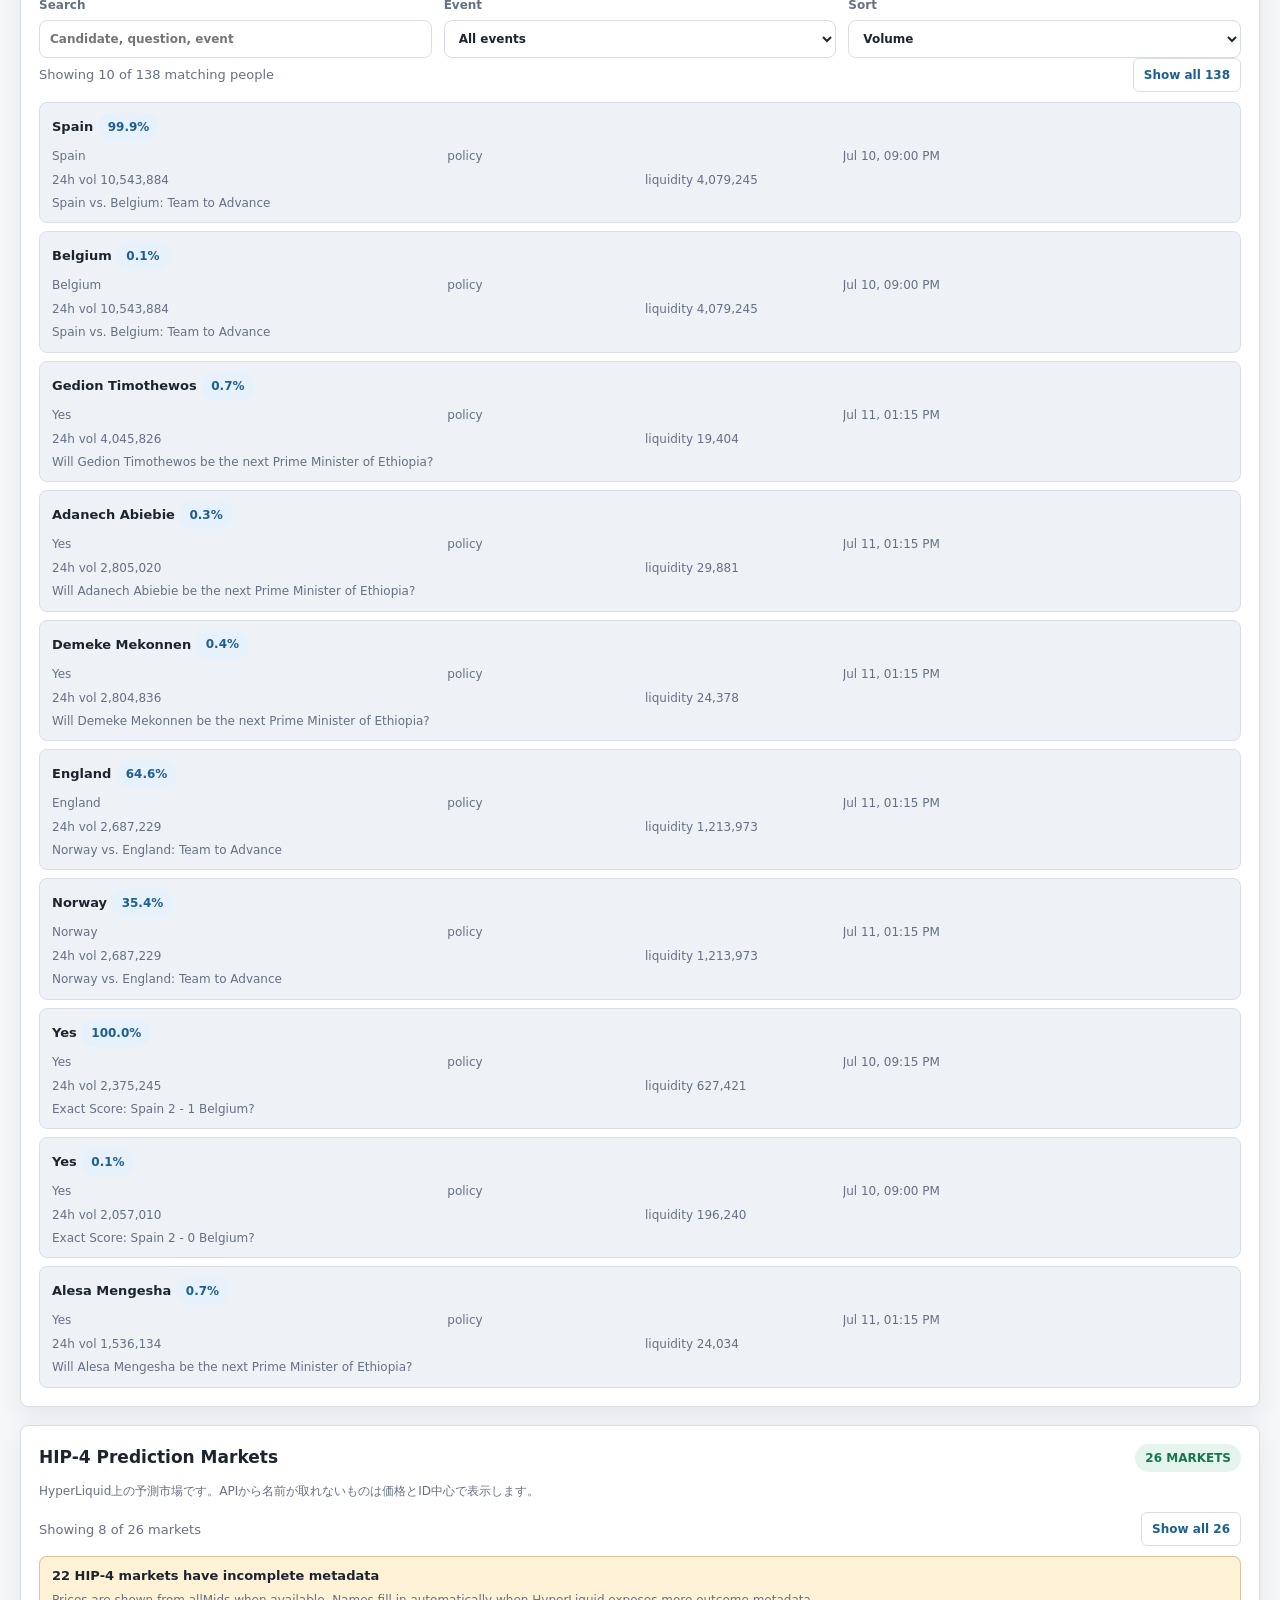
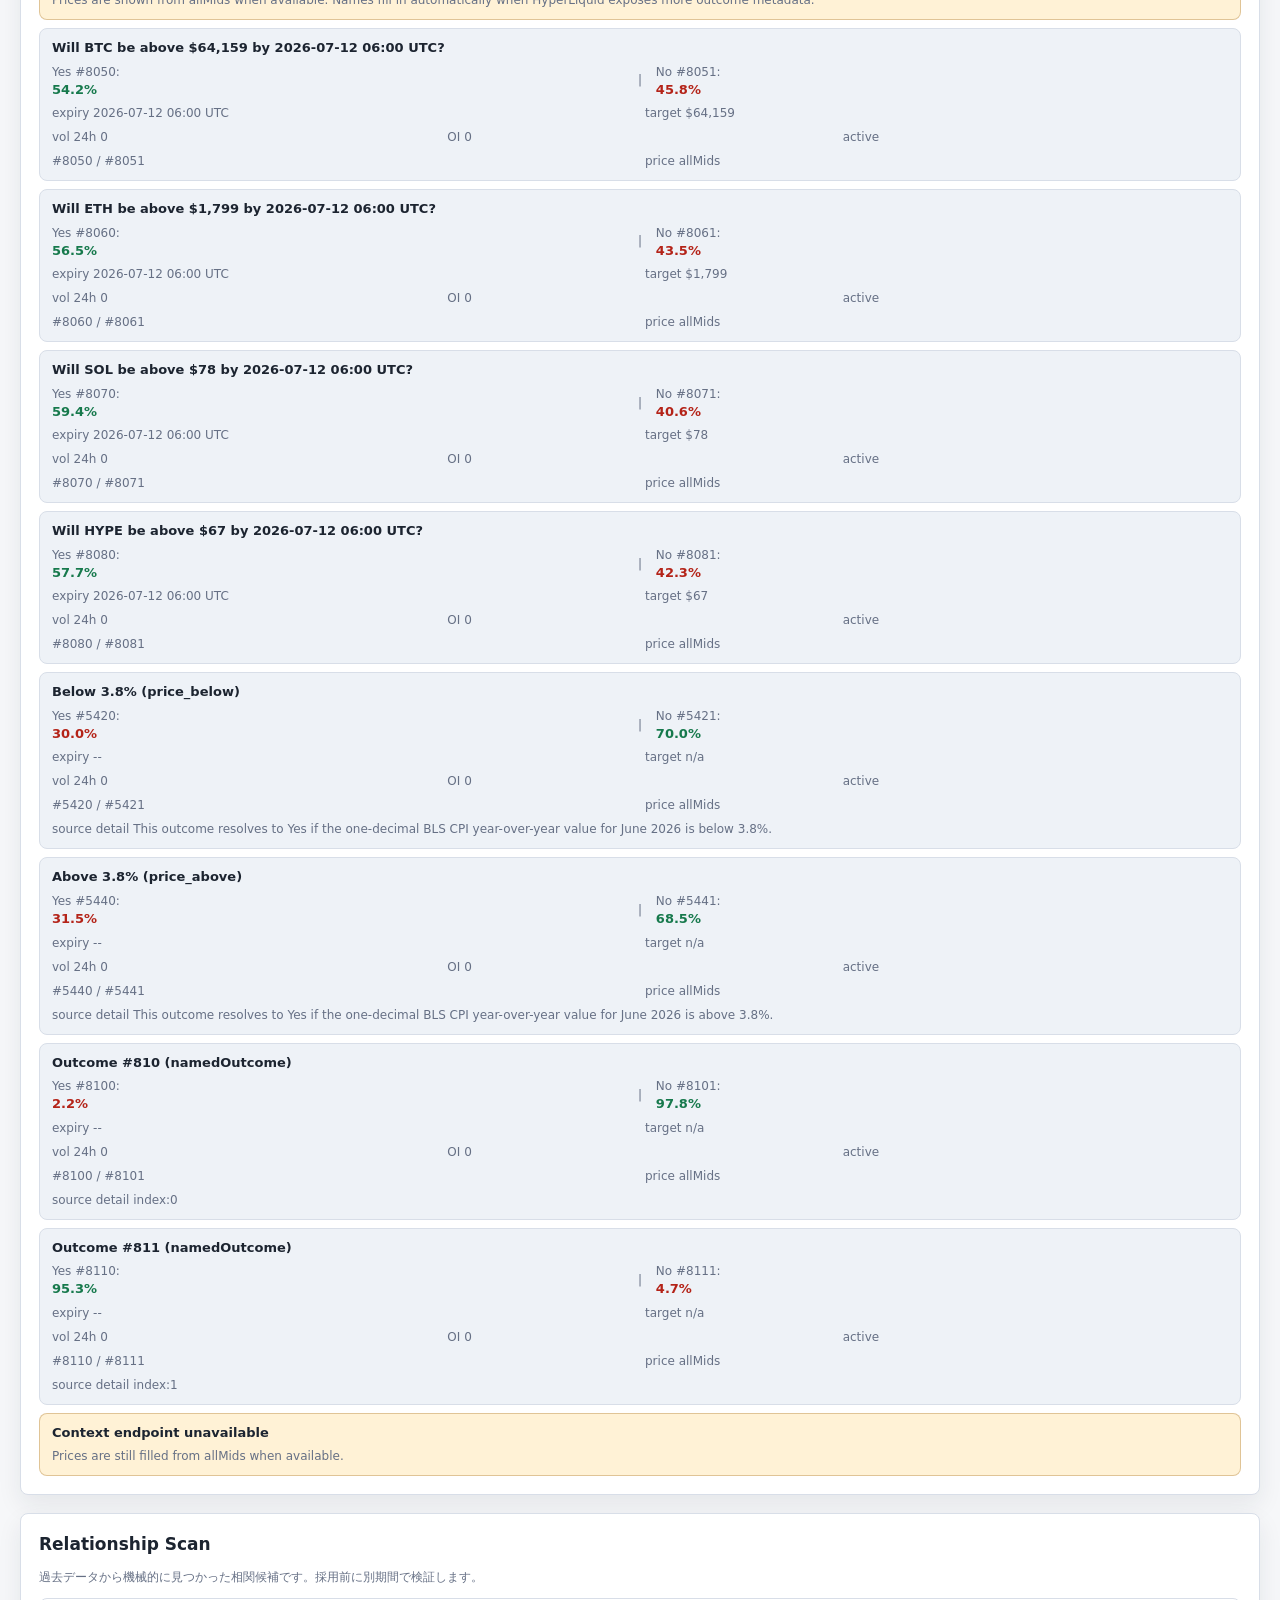
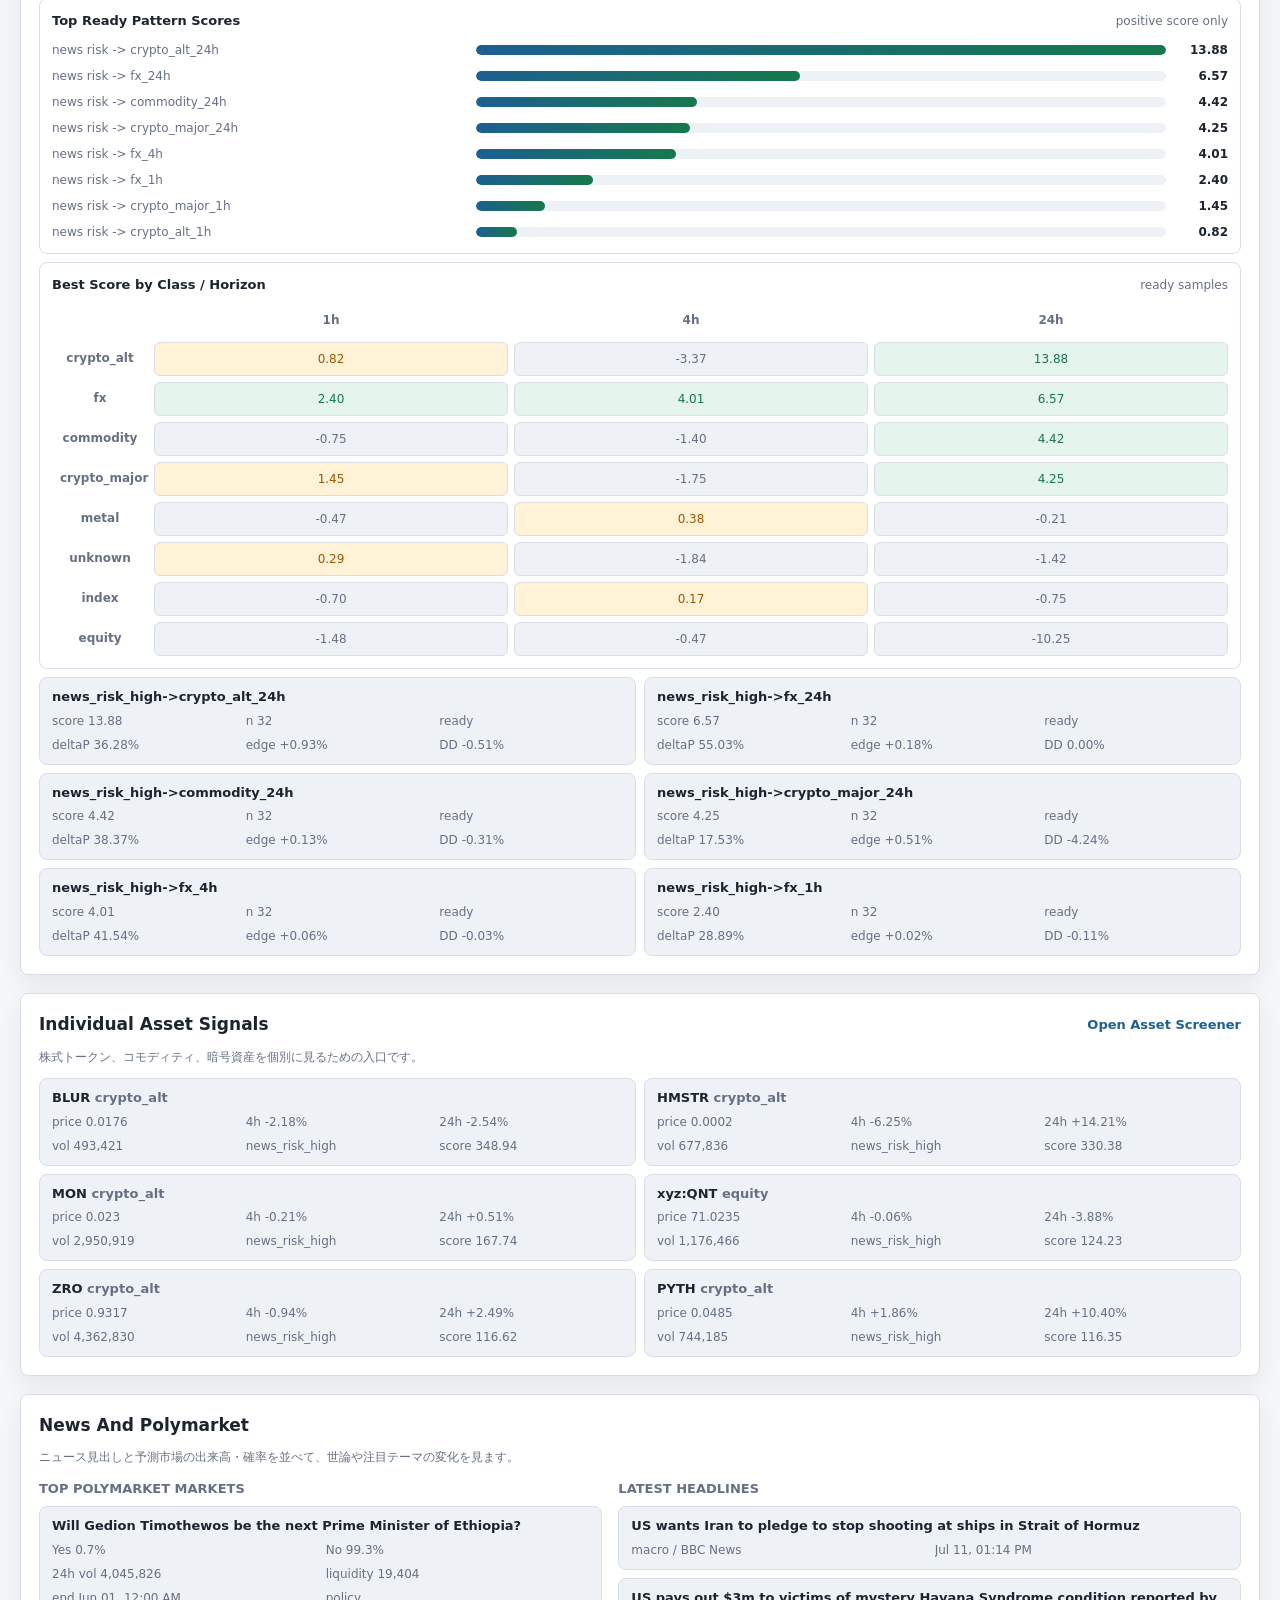
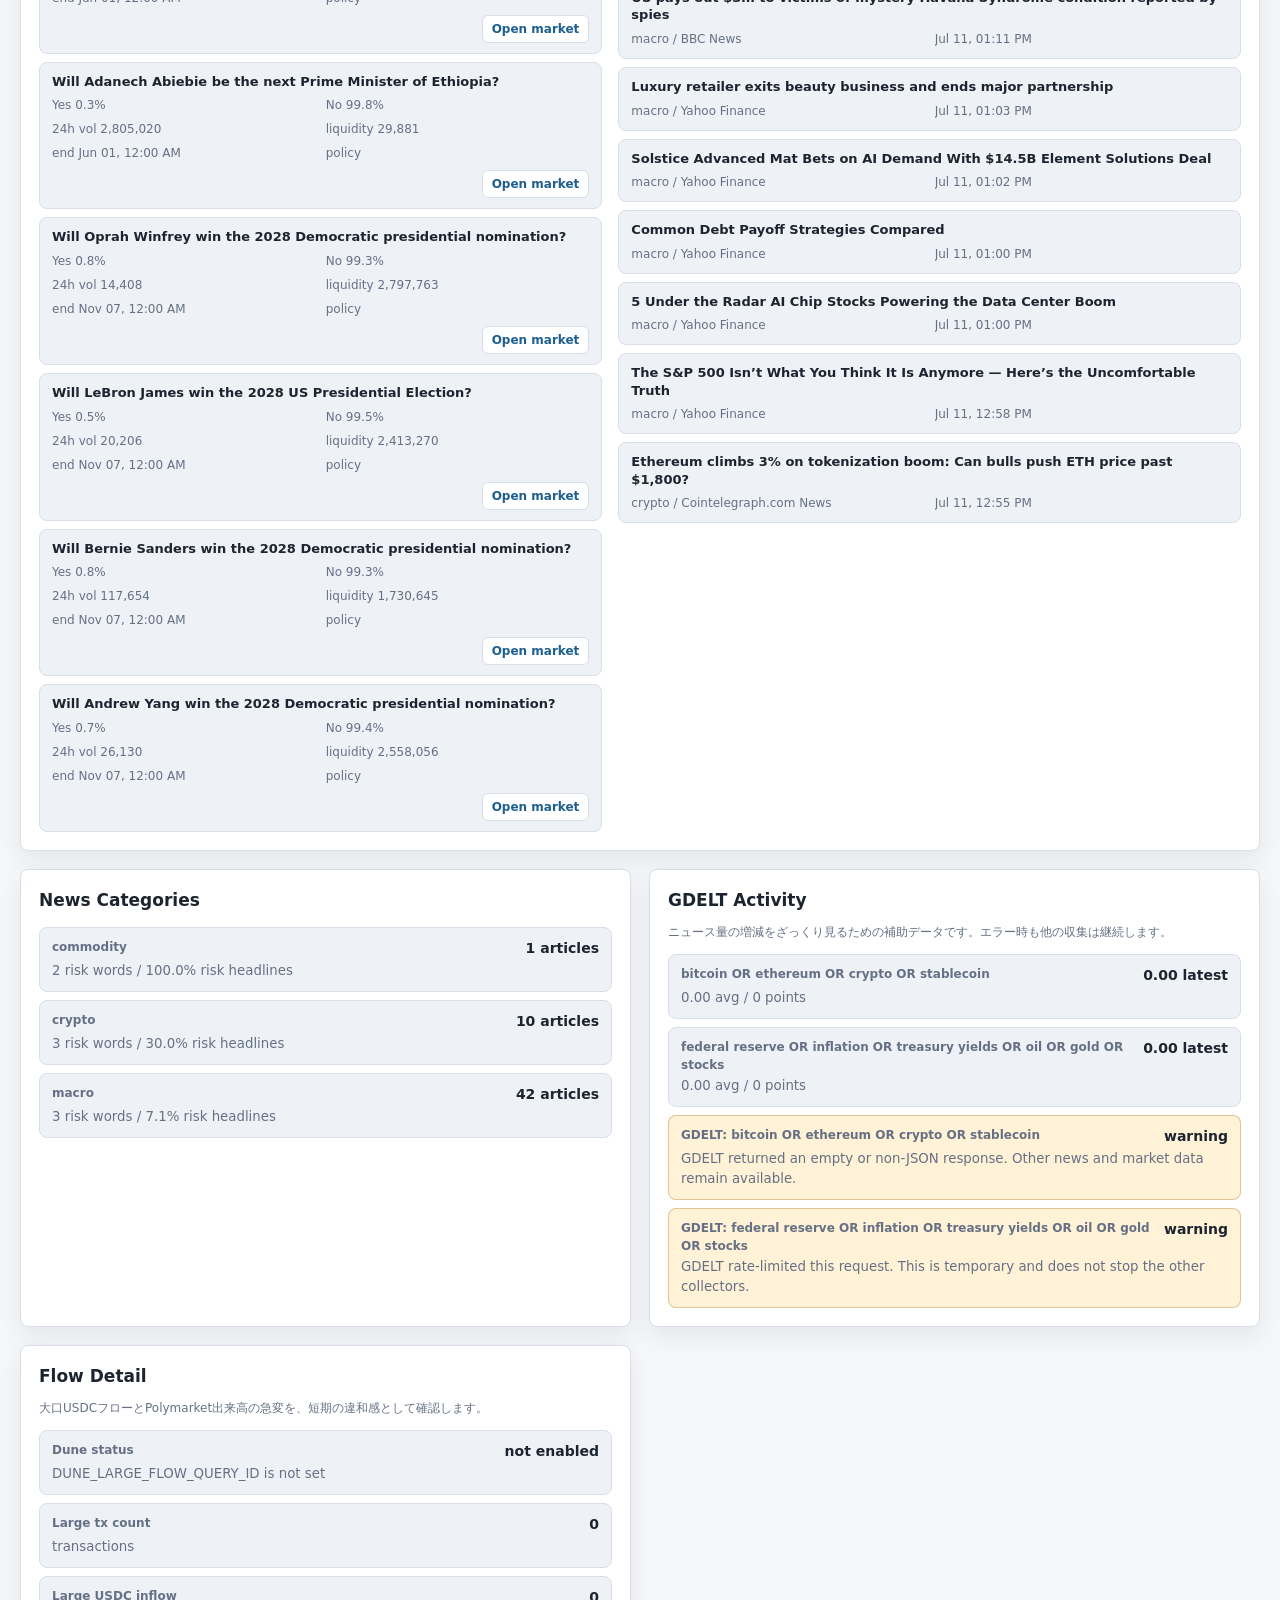
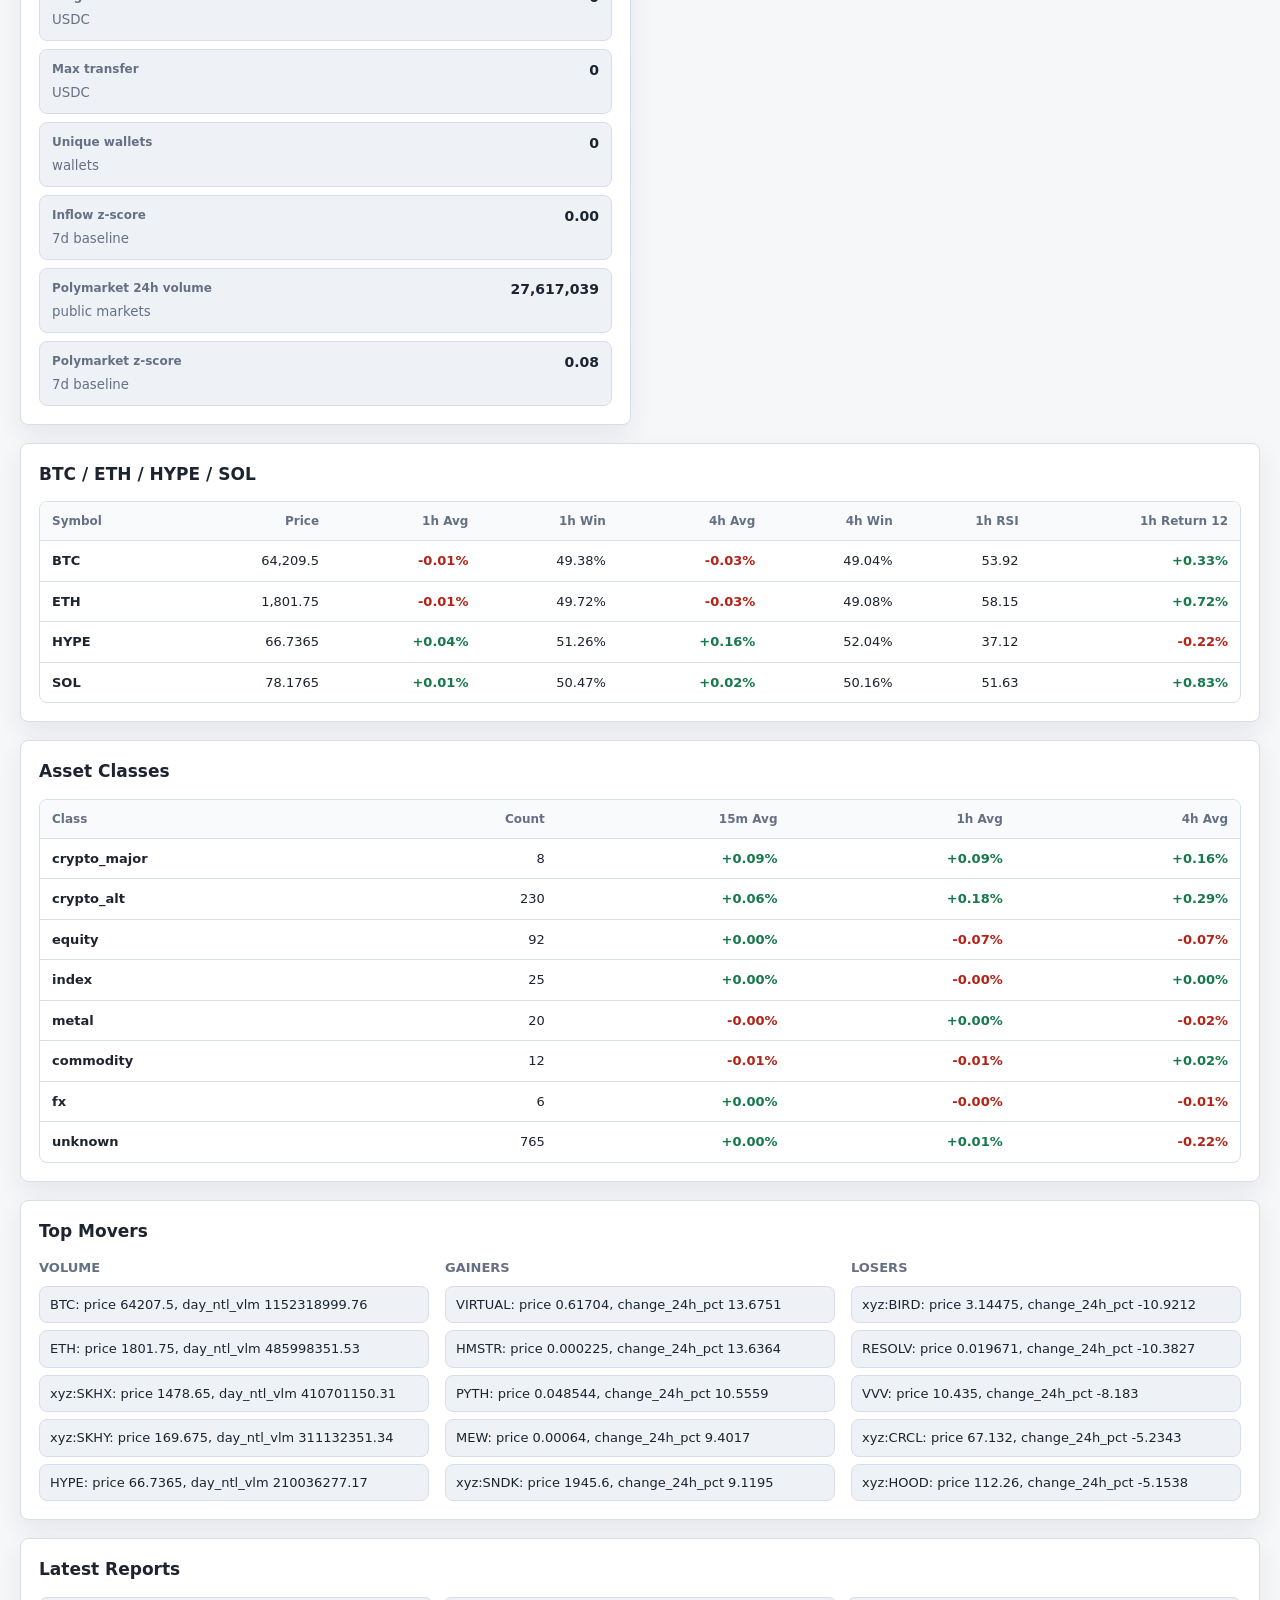
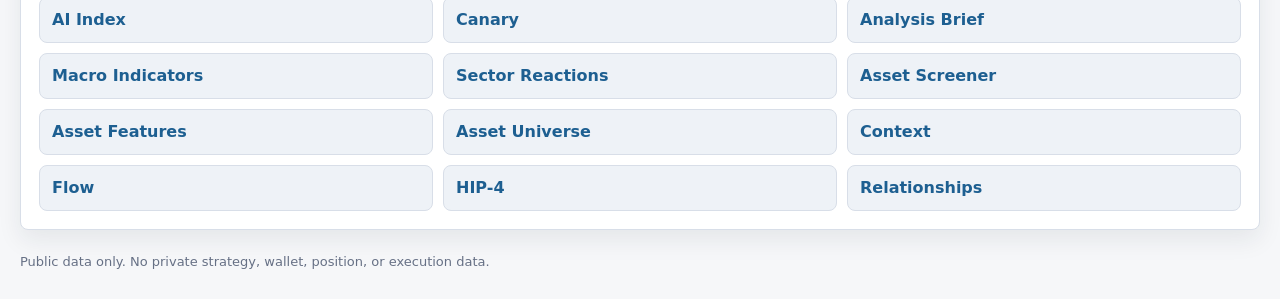
==== commit 83ac15cd: "Improve public dashboard UX" ====
--- a/docs/index.html
+++ b/docs/index.html
@@ -52,8 +52,22 @@
       </details>
     </aside>
 
+    <nav class="quick-nav" aria-label="Dashboard sections">
+      <div class="quick-nav__inner">
+        <a href="#overview">Overview</a>
+        <a href="#macro">Macro</a>
+        <a href="#sectors">Sectors</a>
+        <a href="#polymarket">Polymarket</a>
+        <a href="#hip4">HIP-4</a>
+        <a href="#relationships">Relationships</a>
+        <a href="#assetSignals">Assets</a>
+        <a href="#intelligence">News</a>
+        <a href="./assets.html">Asset Screener</a>
+      </div>
+    </nav>
+
     <main class="layout">
-      <section class="panel panel--status" aria-labelledby="statusTitle">
+      <section id="overview" class="panel panel--status" aria-labelledby="statusTitle">
         <div class="section-head">
           <h2 id="statusTitle">Market Status</h2>
           <span id="flowLevel" class="badge badge--neutral">--</span>
@@ -114,7 +128,7 @@
         </details>
       </section>
 
-      <section class="panel" aria-labelledby="dataTitle">
+      <section id="readiness" class="panel" aria-labelledby="dataTitle">
         <div class="section-head">
           <h2 id="dataTitle">Data Readiness</h2>
           <span id="correlationStatus" class="badge badge--neutral">--</span>
@@ -130,7 +144,7 @@
         </div>
       </section>
 
-      <section class="panel panel--wide" aria-labelledby="canaryTitle">
+      <section id="canary" class="panel panel--wide" aria-labelledby="canaryTitle">
         <div class="section-head"><h2 id="canaryTitle">Canary Signals</h2></div>
         <div id="canaryList" class="signal-list"></div>
         <details class="metric-guide">
@@ -184,7 +198,7 @@
         </details>
       </section>
 
-      <section class="panel panel--wide" aria-labelledby="macroIndicatorTitle">
+      <section id="macro" class="panel panel--wide" aria-labelledby="macroIndicatorTitle">
         <div class="section-head">
           <h2 id="macroIndicatorTitle">Macro Indicators</h2>
           <a class="text-link" href="./data/reports/latest_macro_indicators.md">Open Report</a>
@@ -193,7 +207,7 @@
         <div id="macroIndicatorList" class="detail-list"></div>
       </section>
 
-      <section class="panel panel--wide" aria-labelledby="sectorReactionTitle">
+      <section id="sectors" class="panel panel--wide" aria-labelledby="sectorReactionTitle">
         <div class="section-head">
           <h2 id="sectorReactionTitle">Sector Reactions</h2>
           <a class="text-link" href="./data/reports/latest_sector_reactions.md">Open Report</a>
@@ -202,13 +216,13 @@
         <div id="sectorReactionList" class="item-list"></div>
       </section>
 
-      <section class="panel panel--wide" aria-labelledby="healthPolymarketTitle">
+      <section id="health" class="panel panel--wide" aria-labelledby="healthPolymarketTitle">
         <div class="section-head"><h2 id="healthPolymarketTitle">Pandemic / Health Markets</h2></div>
         <p class="section-note">感染症、パンデミック、公衆衛生イベントを市場全体のリスク予兆として監視します。</p>
         <div id="healthPolymarketList" class="item-list"></div>
       </section>
 
-      <section class="panel panel--wide" aria-labelledby="polymarketPeopleTitle">
+      <section id="polymarket" class="panel panel--wide" aria-labelledby="polymarketPeopleTitle">
         <div class="section-head">
           <h2 id="polymarketPeopleTitle">Polymarket People</h2>
           <span id="polymarketPeopleCount" class="badge badge--neutral">--</span>
@@ -232,25 +246,33 @@
             </select>
           </label>
         </div>
+        <div class="list-toolbar">
+          <span id="polymarketPeopleSummary" class="muted"></span>
+          <button id="polymarketPeopleToggle" class="secondary-action" type="button">Show all</button>
+        </div>
         <div id="polymarketPeopleList" class="item-list"></div>
       </section>
 
-      <section class="panel panel--wide" aria-labelledby="hip4Title">
+      <section id="hip4" class="panel panel--wide" aria-labelledby="hip4Title">
         <div class="section-head">
           <h2 id="hip4Title">HIP-4 Prediction Markets</h2>
           <span id="hip4Badge" class="badge badge--neutral">--</span>
         </div>
         <p class="section-note">HyperLiquid上の予測市場です。APIから名前が取れないものは価格とID中心で表示します。</p>
+        <div class="list-toolbar">
+          <span id="hip4Summary" class="muted"></span>
+          <button id="hip4Toggle" class="secondary-action" type="button">Show all</button>
+        </div>
         <div id="hip4List" class="item-list"></div>
       </section>
 
-      <section class="panel panel--wide" aria-labelledby="relationshipTitle">
+      <section id="relationships" class="panel panel--wide" aria-labelledby="relationshipTitle">
         <div class="section-head"><h2 id="relationshipTitle">Relationship Scan</h2></div>
         <p class="section-note">過去データから機械的に見つかった相関候補です。採用前に別期間で検証します。</p>
         <div id="relationshipList" class="item-list"></div>
       </section>
 
-      <section class="panel panel--wide" aria-labelledby="individualSignalsTitle">
+      <section id="assetSignals" class="panel panel--wide" aria-labelledby="individualSignalsTitle">
         <div class="section-head">
           <h2 id="individualSignalsTitle">Individual Asset Signals</h2>
           <a class="text-link" href="./assets.html">Open Asset Screener</a>
@@ -259,7 +281,7 @@
         <div id="individualSignalsList" class="item-list relationship-cards"></div>
       </section>
 
-      <section class="panel panel--wide" aria-labelledby="intelligenceTitle">
+      <section id="intelligence" class="panel panel--wide" aria-labelledby="intelligenceTitle">
         <div class="section-head"><h2 id="intelligenceTitle">News And Polymarket</h2></div>
         <p class="section-note">ニュース見出しと予測市場の出来高・確率を並べて、世論や注目テーマの変化を見ます。</p>
         <div class="intel-grid">
@@ -362,6 +384,8 @@
       <span>Public data only. No private strategy, wallet, position, or execution data.</span>
     </footer>
 
+    <a class="back-to-top" href="#overview" aria-label="Back to top" title="Back to top">↑</a>
+
     <script src="./app.js"></script>
   </body>
 </html>
--- a/docs/styles.css
+++ b/docs/styles.css
@@ -22,6 +22,10 @@
   box-sizing: border-box;
 }
 
+html {
+  scroll-behavior: smooth;
+}
+
 body {
   margin: 0;
   min-width: 320px;
@@ -100,6 +104,40 @@
   font-weight: 800;
 }
 
+.quick-nav {
+  position: sticky;
+  top: 0;
+  z-index: 20;
+  border-bottom: 1px solid var(--line);
+  background: rgba(246, 247, 249, 0.96);
+}
+
+.quick-nav__inner {
+  display: flex;
+  gap: 4px;
+  width: min(1440px, calc(100% - 40px));
+  margin: 0 auto;
+  overflow-x: auto;
+  scrollbar-width: thin;
+}
+
+.quick-nav a {
+  flex: 0 0 auto;
+  padding: 10px 10px 9px;
+  border-bottom: 2px solid transparent;
+  color: var(--muted);
+  font-size: 12px;
+  font-weight: 800;
+  text-decoration: none;
+}
+
+.quick-nav a:hover,
+.quick-nav a:focus-visible {
+  border-bottom-color: var(--blue);
+  color: var(--blue);
+  outline: none;
+}
+
 .site-guide details[open] summary {
   border-bottom: 1px solid var(--line);
 }
@@ -150,6 +188,10 @@
 
 .panel--wide {
   grid-column: span 12;
+}
+
+section[id] {
+  scroll-margin-top: 52px;
 }
 
 .section-head {
@@ -324,6 +366,41 @@
   text-decoration: underline;
 }
 
+.list-toolbar {
+  display: flex;
+  align-items: center;
+  justify-content: space-between;
+  gap: 12px;
+  margin: 0 0 10px;
+}
+
+.secondary-action,
+.pagination button {
+  min-height: 34px;
+  padding: 6px 10px;
+  border: 1px solid var(--line);
+  border-radius: 6px;
+  color: var(--blue);
+  background: #fff;
+  font: inherit;
+  font-size: 12px;
+  font-weight: 800;
+  cursor: pointer;
+}
+
+.secondary-action:hover,
+.secondary-action:focus-visible,
+.pagination button:hover:not(:disabled),
+.pagination button:focus-visible:not(:disabled) {
+  border-color: var(--blue);
+  outline: none;
+}
+
+.pagination button:disabled {
+  cursor: not-allowed;
+  opacity: 0.5;
+}
+
 .table-wrap {
   overflow-x: auto;
   border: 1px solid var(--line);
@@ -747,6 +824,105 @@
   text-overflow: ellipsis;
 }
 
+.asset-mobile-list {
+  display: none;
+}
+
+.pagination {
+  display: flex;
+  align-items: center;
+  justify-content: flex-end;
+  gap: 8px;
+  margin-top: 12px;
+}
+
+.pagination span {
+  color: var(--muted);
+  font-size: 12px;
+  font-weight: 700;
+}
+
+.asset-mobile-card {
+  display: grid;
+  gap: 10px;
+  padding: 12px;
+  border: 1px solid var(--line);
+  border-radius: 8px;
+  background: var(--soft);
+}
+
+.asset-mobile-card__head,
+.asset-mobile-card__meta {
+  display: flex;
+  align-items: baseline;
+  justify-content: space-between;
+  gap: 12px;
+}
+
+.asset-mobile-card__head strong {
+  font-size: 16px;
+}
+
+.asset-mobile-card__head span,
+.asset-mobile-card__meta,
+.asset-mobile-card__relationship {
+  color: var(--muted);
+  font-size: 12px;
+}
+
+.asset-mobile-card__returns {
+  display: grid;
+  grid-template-columns: repeat(3, minmax(0, 1fr));
+  gap: 8px;
+}
+
+.asset-mobile-card__returns span {
+  display: grid;
+  gap: 2px;
+  min-width: 0;
+  color: var(--muted);
+  font-size: 11px;
+}
+
+.asset-mobile-card__returns strong {
+  font-size: 14px;
+}
+
+.back-to-top {
+  position: fixed;
+  right: 18px;
+  bottom: 18px;
+  z-index: 15;
+  display: inline-grid;
+  width: 38px;
+  height: 38px;
+  place-items: center;
+  border: 1px solid var(--line);
+  border-radius: 50%;
+  color: var(--blue);
+  background: #fff;
+  box-shadow: var(--shadow);
+  font-size: 20px;
+  font-weight: 800;
+  text-decoration: none;
+  pointer-events: none;
+  opacity: 0;
+  transform: translateY(8px);
+  transition: opacity 160ms ease, transform 160ms ease;
+}
+
+.back-to-top.is-visible {
+  pointer-events: auto;
+  opacity: 1;
+  transform: translateY(0);
+}
+
+.back-to-top:hover,
+.back-to-top:focus-visible {
+  border-color: var(--blue);
+  outline: none;
+}
+
 .footer {
   width: min(1440px, calc(100% - 40px));
   margin: 0 auto 28px;
@@ -794,20 +970,67 @@
     margin-top: 12px;
   }
 
+  .quick-nav__inner {
+    width: 100%;
+    padding: 0 12px;
+  }
+
   h1 {
     font-size: 23px;
   }
 
-  .metric-grid,
-  .readiness,
   .signal-list,
   .intel-grid,
   .mover-columns,
   .relationship-cards,
   .report-links,
-  .asset-controls,
+  .asset-controls {
+    grid-template-columns: 1fr;
+  }
+
+  .metric-grid,
+  .readiness,
   .asset-summary {
-    grid-template-columns: 1fr;
+    grid-template-columns: repeat(2, minmax(0, 1fr));
+  }
+
+  .metric-grid .metric:last-child {
+    grid-column: 1 / -1;
+  }
+
+  .asset-summary-card {
+    padding: 10px;
+  }
+
+  #assetResults .table-wrap {
+    display: none;
+  }
+
+  .asset-mobile-list {
+    display: grid;
+    gap: 8px;
+  }
+
+  .pagination {
+    justify-content: space-between;
+  }
+
+  .list-toolbar {
+    align-items: center;
+  }
+
+  .muted {
+    font-size: 12px;
+  }
+
+  .section-note,
+  .item-card small {
+    font-size: 12px;
+  }
+
+  .back-to-top {
+    right: 12px;
+    bottom: 12px;
   }
 
   .bar-row {
